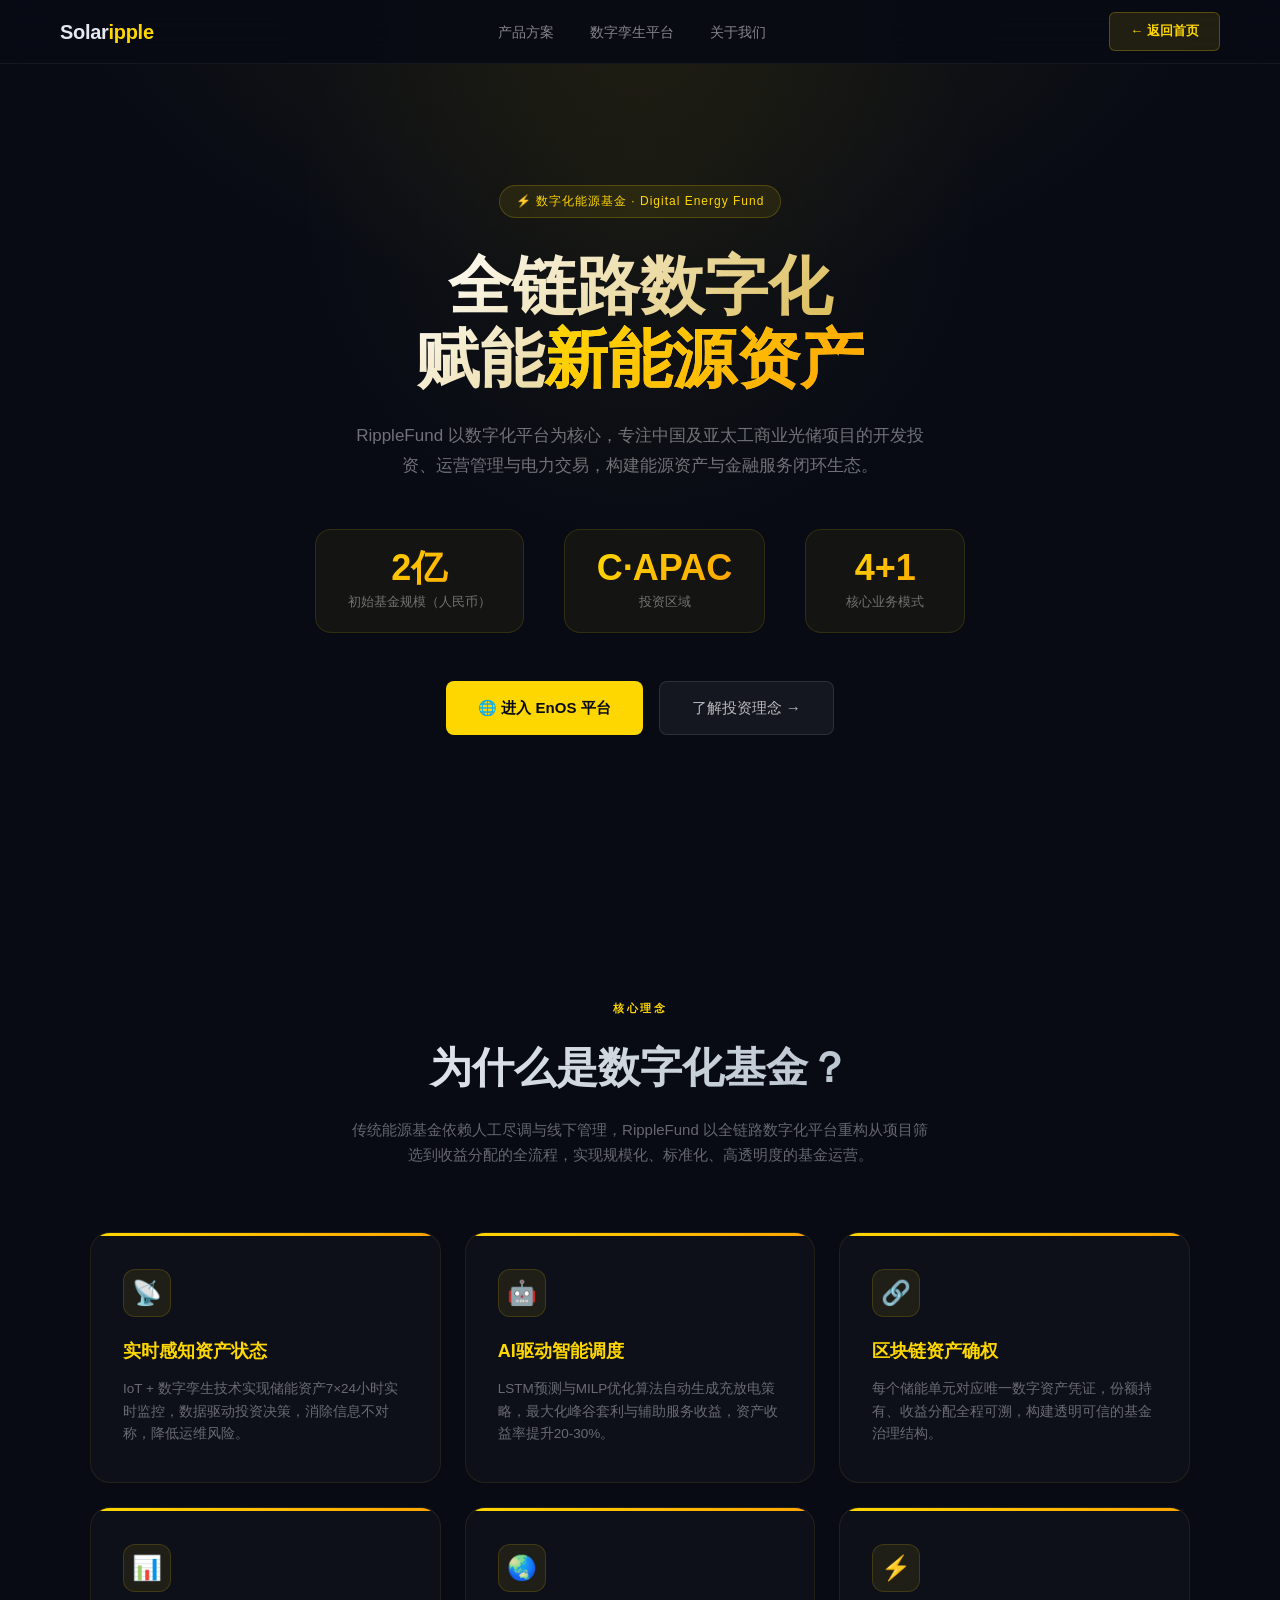
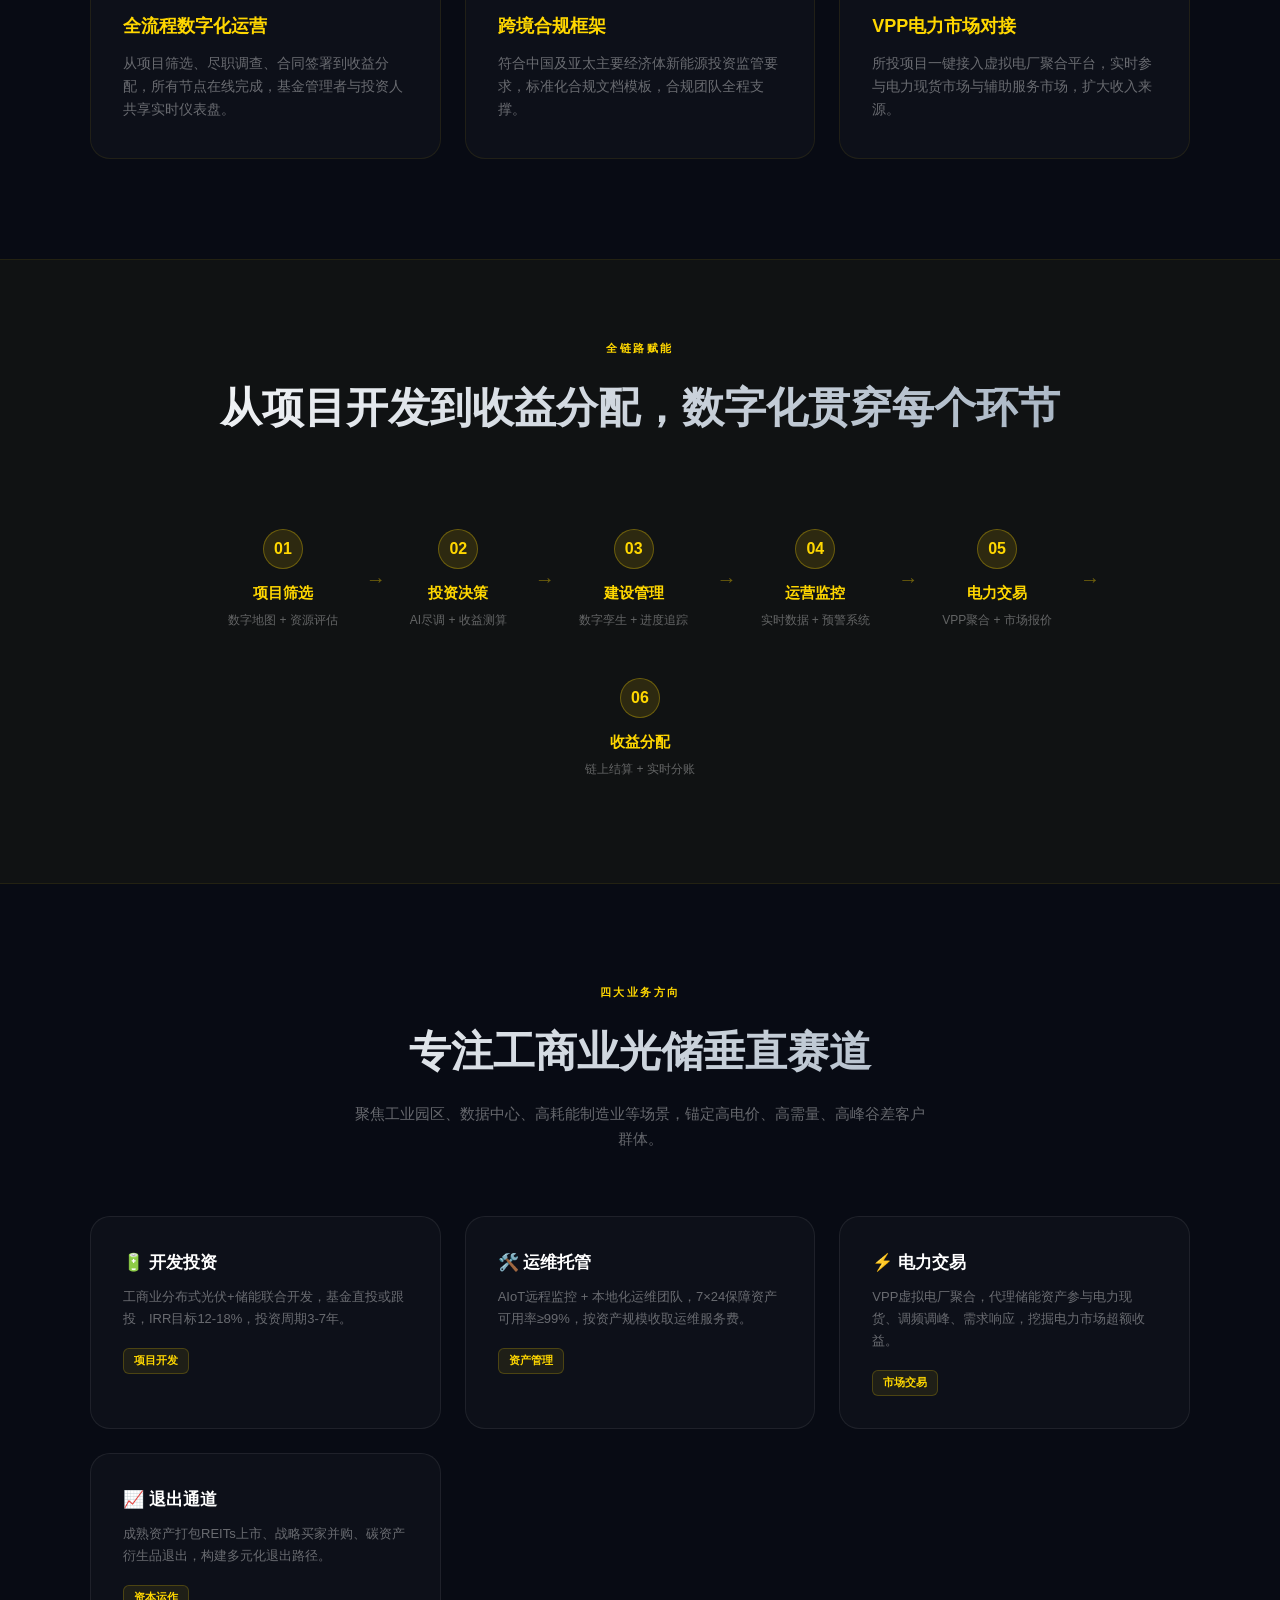
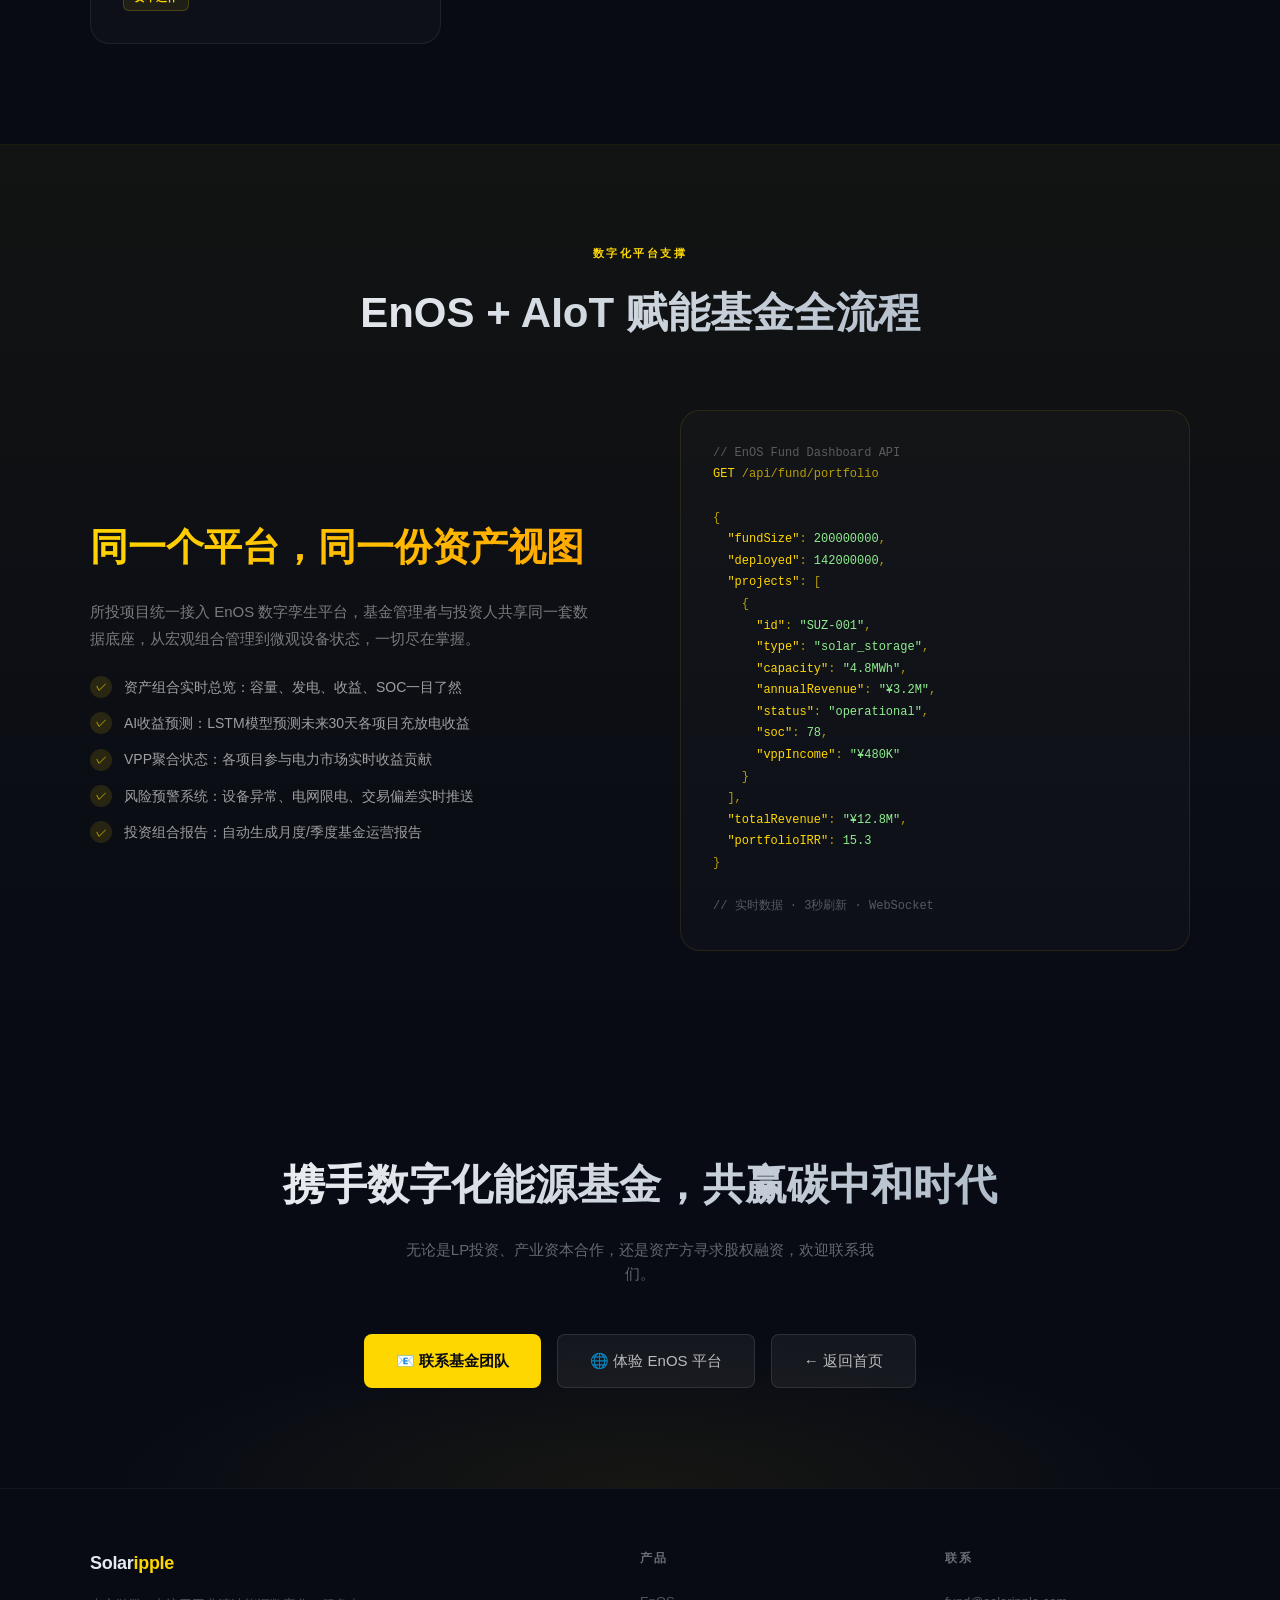
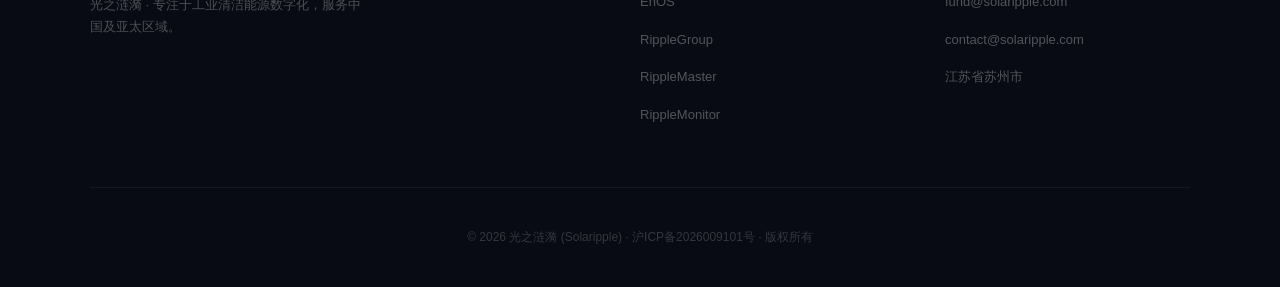
==== fund/index.html @ d7f70eb3 "fund.solaripple.com: add contact form modal with API backend" ====
<!DOCTYPE html>
<html lang="zh-CN">
<head>
  <meta charset="UTF-8" />
  <meta name="viewport" content="width=device-width, initial-scale=1.0" />
  <title>RippleFund — 数字化能源基金 | 光之涟漪</title>
  <meta name="description" content="RippleFund 专注中国及亚太工商业光储开发投资、运维与交易，初始基金2亿元人民币，以全链路数字化赋能新能源资产。" />
  <link rel="icon" type="image/svg+xml" href="/favicon.svg" />
  <style>
    *, *::before, *::after { margin: 0; padding: 0; box-sizing: border-box; }
    html { scroll-behavior: smooth; }
    body {
      font-family: -apple-system, 'PingFang SC', 'Microsoft YaHei', sans-serif;
      background: #080B14; color: #E4E8F0; overflow-x: hidden; line-height: 1.6;
    }
    a { color: inherit; text-decoration: none; }

    /* ─── NAV ─── */
    nav {
      position: fixed; top: 0; left: 0; right: 0; z-index: 100;
      display: flex; justify-content: space-between; align-items: center;
      padding: 0 60px; height: 64px;
      background: rgba(8,11,20,0.9); backdrop-filter: blur(16px);
      border-bottom: 1px solid rgba(255,255,255,0.05);
    }
    .nav-logo { font-size: 20px; font-weight: 800; letter-spacing: -0.3px; }
    .nav-logo span { color: #FFD700; }
    .nav-links { display: flex; gap: 36px; list-style: none; }
    .nav-links a { font-size: 14px; color: rgba(255,255,255,0.5); transition: color 0.2s; }
    .nav-links a:hover { color: #fff; }
    .nav-back {
      padding: 8px 20px; background: rgba(255,215,0,0.1); color: #FFD700;
      border: 1px solid rgba(255,215,0,0.25); border-radius: 6px;
      font-size: 13px; font-weight: 600; transition: all 0.2s;
    }
    .nav-back:hover { background: rgba(255,215,0,0.2); }

    /* ─── HERO ─── */
    .hero {
      min-height: 100vh; display: flex; flex-direction: column; justify-content: center;
      align-items: center; text-align: center; padding: 120px 24px 100px; position: relative; overflow: hidden;
    }
    .hero-bg {
      position: absolute; inset: 0; pointer-events: none;
      background: radial-gradient(ellipse 70% 60% at 50% -5%, rgba(255,215,0,0.08) 0%, transparent 65%);
    }
    .hero-bg::before {
      content: ''; position: absolute;
      width: 700px; height: 700px; border-radius: 50%;
      top: -150px; left: 50%; transform: translateX(-50%);
      background: radial-gradient(circle, rgba(255,215,0,0.05) 0%, transparent 70%);
      animation: heroGlow 6s ease-in-out infinite;
    }
    @keyframes heroGlow {
      0%,100% { opacity: 0.6; transform: translateX(-50%) scale(1); }
      50% { opacity: 1; transform: translateX(-50%) scale(1.06); }
    }
    .hero-eyebrow {
      display: inline-flex; align-items: center; gap: 8px;
      padding: 6px 16px; border-radius: 20px;
      background: rgba(255,215,0,0.08); border: 1px solid rgba(255,215,0,0.2);
      font-size: 12px; color: #FFD700; letter-spacing: 1px; margin-bottom: 32px; position: relative; z-index: 1;
    }
    .hero h1 {
      font-size: clamp(36px, 5.5vw, 64px); font-weight: 800; line-height: 1.15;
      background: linear-gradient(135deg, #FFFFFF 0%, #D4AF37 100%);
      -webkit-background-clip: text; -webkit-text-fill-color: transparent;
      max-width: 800px; margin-bottom: 24px; position: relative; z-index: 1;
    }
    .hero h1 em { font-style: normal; background: linear-gradient(135deg, #FFD700 0%, #FFA500 100%); -webkit-background-clip: text; -webkit-text-fill-color: transparent; }
    .hero-sub {
      font-size: 17px; color: rgba(255,255,255,0.42); max-width: 600px;
      line-height: 1.75; margin-bottom: 48px; position: relative; z-index: 1;
    }
    .hero-fund-stat {
      display: flex; gap: 40px; justify-content: center; flex-wrap: wrap;
      position: relative; z-index: 1; margin-bottom: 48px;
    }
    .fund-stat {
      text-align: center; padding: 20px 32px;
      background: rgba(255,215,0,0.05); border: 1px solid rgba(255,215,0,0.12);
      border-radius: 16px; min-width: 160px;
    }
    .fund-stat-num {
      font-size: 36px; font-weight: 800; color: #FFD700; line-height: 1;
      background: linear-gradient(135deg, #FFD700, #FFA500);
      -webkit-background-clip: text; -webkit-text-fill-color: transparent;
    }
    .fund-stat-label { font-size: 13px; color: rgba(255,255,255,0.4); margin-top: 6px; }
    .hero-actions { display: flex; gap: 16px; flex-wrap: wrap; justify-content: center; position: relative; z-index: 1; }
    .btn-primary {
      padding: 14px 32px; background: #FFD700; color: #080B14;
      border-radius: 8px; font-size: 15px; font-weight: 700; transition: all 0.2s;
      display: inline-flex; align-items: center; gap: 8px;
    }
    .btn-primary:hover { background: #FFE44D; transform: translateY(-1px); box-shadow: 0 8px 24px rgba(255,215,0,0.25); }
    .btn-ghost {
      padding: 14px 32px; background: rgba(255,255,255,0.05); border: 1px solid rgba(255,255,255,0.1);
      color: rgba(255,255,255,0.7); border-radius: 8px; font-size: 15px; font-weight: 500; transition: all 0.2s;
    }
    .btn-ghost:hover { background: rgba(255,255,255,0.09); color: #fff; }

    /* ─── CORE THESIS ─── */
    .thesis-section { padding: 100px 60px; }
    .section-header { text-align: center; margin-bottom: 64px; }
    .section-label {
      font-size: 11px; font-weight: 700; color: #FFD700; letter-spacing: 2.5px;
      text-transform: uppercase; margin-bottom: 16px;
    }
    .section-title {
      font-size: clamp(26px, 3.5vw, 42px); font-weight: 800; margin-bottom: 16px;
      background: linear-gradient(135deg, #FFFFFF 0%, #9BAABB 100%);
      -webkit-background-clip: text; -webkit-text-fill-color: transparent;
    }
    .section-desc { font-size: 15px; color: rgba(255,255,255,0.38); max-width: 580px; margin: 0 auto; line-height: 1.7; }

    .thesis-grid {
      display: grid; grid-template-columns: repeat(auto-fit, minmax(280px, 1fr));
      gap: 24px; max-width: 1100px; margin: 0 auto;
    }
    .thesis-card {
      background: rgba(255,255,255,0.025); border: 1px solid rgba(255,215,0,0.08);
      border-radius: 20px; padding: 36px 32px; position: relative; overflow: hidden;
      transition: transform 0.3s cubic-bezier(0.34,1.56,0.64,1), border-color 0.3s;
    }
    .thesis-card:hover { transform: translateY(-6px); border-color: rgba(255,215,0,0.3); }
    .thesis-card::before {
      content: ''; position: absolute; top: 0; left: 0; right: 0; height: 3px;
      background: linear-gradient(90deg, #FFD700, #FFA500);
    }
    .thesis-icon {
      width: 48px; height: 48px; border-radius: 12px; margin-bottom: 20px;
      display: flex; align-items: center; justify-content: center; font-size: 24px;
      background: rgba(255,215,0,0.08); border: 1px solid rgba(255,215,0,0.15);
    }
    .thesis-card h3 { font-size: 18px; font-weight: 800; margin-bottom: 12px; color: #FFD700; }
    .thesis-card p { font-size: 13.5px; color: rgba(255,255,255,0.38); line-height: 1.7; }

    /* ─── CHAIN STRIP ─── */
    .chain-section {
      padding: 80px 60px; background: rgba(255,215,0,0.03);
      border-top: 1px solid rgba(255,215,0,0.08);
      border-bottom: 1px solid rgba(255,215,0,0.08);
    }
    .chain-strip {
      display: flex; justify-content: center; align-items: center; gap: 0;
      flex-wrap: wrap; max-width: 1000px; margin: 0 auto;
    }
    .chain-step {
      display: flex; flex-direction: column; align-items: center; text-align: center;
      padding: 24px 36px; position: relative;
    }
    .chain-step::after {
      content: '→'; position: absolute; right: -12px; top: 50%;
      transform: translateY(-50%); font-size: 20px; color: rgba(255,215,0,0.4);
    }
    .chain-step:last-child::after { display: none; }
    .chain-num {
      width: 40px; height: 40px; border-radius: 50%; background: rgba(255,215,0,0.12);
      border: 1px solid rgba(255,215,0,0.3); display: flex; align-items: center;
      justify-content: center; font-size: 16px; font-weight: 800; color: #FFD700; margin-bottom: 12px;
    }
    .chain-step h4 { font-size: 15px; font-weight: 700; color: #FFD700; margin-bottom: 6px; }
    .chain-step p { font-size: 12px; color: rgba(255,255,255,0.35); }

    /* ─── FOCUS AREAS ─── */
    .focus-section { padding: 100px 60px; }
    .focus-grid {
      display: grid; grid-template-columns: repeat(auto-fit, minmax(260px, 1fr));
      gap: 24px; max-width: 1100px; margin: 0 auto;
    }
    .focus-card {
      background: rgba(255,255,255,0.025); border: 1px solid rgba(255,255,255,0.07);
      border-radius: 20px; padding: 32px; transition: transform 0.3s, border-color 0.3s;
    }
    .focus-card:hover { transform: translateY(-4px); border-color: rgba(255,215,0,0.25); }
    .focus-card h3 { font-size: 17px; font-weight: 800; margin-bottom: 10px; color: #fff; }
    .focus-card p { font-size: 13px; color: rgba(255,255,255,0.38); line-height: 1.7; margin-bottom: 16px; }
    .focus-tag {
      display: inline-block; padding: 3px 10px; border-radius: 6px;
      font-size: 11px; font-weight: 600;
      background: rgba(255,215,0,0.08); color: #FFD700; border: 1px solid rgba(255,215,0,0.2);
    }

    /* ─── PLATFORM ─── */
    .platform-section {
      padding: 100px 60px;
      background: linear-gradient(180deg, rgba(255,215,0,0.04) 0%, transparent 100%);
      border-top: 1px solid rgba(255,215,0,0.08);
    }
    .platform-content {
      display: grid; grid-template-columns: 1fr 1fr; gap: 80px;
      max-width: 1100px; margin: 0 auto; align-items: center;
    }
    .platform-text h2 {
      font-size: clamp(24px, 3vw, 38px); font-weight: 800; margin-bottom: 20px;
      background: linear-gradient(135deg, #FFD700 0%, #FFA500 100%);
      -webkit-background-clip: text; -webkit-text-fill-color: transparent;
    }
    .platform-text p { font-size: 15px; color: rgba(255,255,255,0.45); line-height: 1.8; margin-bottom: 24px; }
    .platform-features { list-style: none; display: flex; flex-direction: column; gap: 14px; }
    .platform-features li {
      display: flex; align-items: center; gap: 12px;
      font-size: 14px; color: rgba(255,255,255,0.6);
    }
    .platform-features li::before {
      content: '✓'; width: 22px; height: 22px; background: rgba(255,215,0,0.12);
      color: #FFD700; border-radius: 50%; display: flex; align-items: center;
      justify-content: center; font-size: 11px; flex-shrink: 0;
    }
    .platform-visual {
      background: rgba(255,255,255,0.02); border: 1px solid rgba(255,215,0,0.1);
      border-radius: 20px; padding: 32px;
    }
    .platform-visual pre {
      font-family: 'Fira Code', 'SF Mono', monospace; font-size: 12px;
      color: rgba(255,215,0,0.7); line-height: 1.8;
    }
    .platform-visual .comment { color: rgba(255,255,255,0.3); }
    .platform-visual .key { color: #FFD700; }
    .platform-visual .val { color: #90EE90; }

    /* ─── CTA ─── */
    .cta-section {
      text-align: center; padding: 100px 24px;
      background: radial-gradient(ellipse 60% 50% at 50% 100%, rgba(255,215,0,0.06) 0%, transparent 70%);
    }
    .cta-section h2 {
      font-size: clamp(24px, 3.5vw, 42px); font-weight: 800; margin-bottom: 20px;
      background: linear-gradient(135deg, #FFFFFF 0%, #9BAABB 100%);
      -webkit-background-clip: text; -webkit-text-fill-color: transparent;
    }
    .cta-section p { font-size: 15px; color: rgba(255,255,255,0.38); margin-bottom: 48px; max-width: 480px; margin-left: auto; margin-right: auto; }
    .cta-actions { display: flex; gap: 16px; justify-content: center; flex-wrap: wrap; }

    /* ─── FOOTER ─── */
    footer {
      border-top: 1px solid rgba(255,255,255,0.05); padding: 60px 60px 40px;
    }
    .footer-grid {
      display: grid; grid-template-columns: 2fr 1fr 1fr;
      gap: 60px; max-width: 1100px; margin: 0 auto 60px;
    }
    .footer-brand p { font-size: 13px; color: rgba(255,255,255,0.28); line-height: 1.7; margin-top: 16px; max-width: 280px; }
    .footer-col h4 { font-size: 12px; font-weight: 700; color: rgba(255,255,255,0.4); letter-spacing: 1.5px; margin-bottom: 20px; text-transform: uppercase; }
    .footer-col ul { list-style: none; display: flex; flex-direction: column; gap: 12px; }
    .footer-col a { font-size: 13px; color: rgba(255,255,255,0.3); transition: color 0.2s; }
    .footer-col a:hover { color: #FFD700; }
    .footer-bottom {
      text-align: center; padding-top: 40px; border-top: 1px solid rgba(255,255,255,0.05);
      font-size: 12px; color: rgba(255,255,255,0.18); max-width: 1100px; margin: 0 auto;
    }

    /* ─── MOBILE ─── */
    @media (max-width: 1024px) {
      .platform-content { grid-template-columns: 1fr; gap: 40px; }
      .chain-step::after { display: none; }
    }
    @media (max-width: 768px) {
      nav { padding: 0 20px; height: 56px; }
      .nav-links { display: none; }
      .hero { padding: 100px 20px 72px; min-height: auto; }
      .hero h1 { font-size: clamp(28px, 8vw, 40px); }
      .hero-fund-stat { gap: 16px; }
      .fund-stat { padding: 16px 20px; min-width: 130px; }
      .fund-stat-num { font-size: 28px; }
      .thesis-section, .focus-section, .platform-section, .cta-section { padding: 64px 20px; }
      .chain-section { padding: 60px 20px; }
      footer { padding: 48px 20px 32px; }
      .footer-grid { grid-template-columns: 1fr; gap: 32px; }
      .footer-brand { grid-column: 1 / -1; }
    }


    /* ─── CONTACT MODAL ─── */
    .modal-overlay {
      display: none; position: fixed; inset: 0; background: rgba(0,0,0,0.75);
      backdrop-filter: blur(8px); z-index: 1000; justify-content: center; align-items: center;
      padding: 20px;
    }
    .modal-overlay.open { display: flex; }
    .modal-box {
      background: #0D1117; border: 1px solid rgba(255,215,0,0.2);
      border-radius: 24px; padding: 48px; width: 100%; max-width: 520px;
      position: relative; animation: modalIn 0.25s cubic-bezier(0.22,1,0.36,1);
      max-height: 90vh; overflow-y: auto;
    }
    @keyframes modalIn { from { opacity: 0; transform: scale(0.95) translateY(10px); } to { opacity: 1; transform: scale(1) translateY(0); } }
    .modal-close {
      position: absolute; top: 20px; right: 20px; width: 32px; height: 32px;
      background: rgba(255,255,255,0.05); border: none; border-radius: 8px;
      color: rgba(255,255,255,0.5); font-size: 18px; cursor: pointer; display: flex; align-items: center; justify-content: center;
      transition: all 0.2s;
    }
    .modal-close:hover { background: rgba(255,255,255,0.1); color: #fff; }
    .modal-title { font-size: 22px; font-weight: 800; color: #FFD700; margin-bottom: 8px; }
    .modal-sub { font-size: 13px; color: rgba(255,255,255,0.4); margin-bottom: 32px; }
    .form-row { display: grid; grid-template-columns: 1fr 1fr; gap: 16px; margin-bottom: 16px; }
    .form-group { display: flex; flex-direction: column; gap: 6px; margin-bottom: 16px; }
    .form-group.full { grid-column: 1 / -1; }
    .form-label { font-size: 12px; font-weight: 600; color: rgba(255,255,255,0.5); letter-spacing: 0.5px; }
    .form-label span { color: #FFD700; }
    .form-input, .form-select, .form-textarea {
      background: rgba(255,255,255,0.04); border: 1px solid rgba(255,255,255,0.1);
      border-radius: 10px; padding: 12px 14px; color: #fff; font-size: 14px;
      font-family: inherit; transition: border-color 0.2s; outline: none;
    }
    .form-input:focus, .form-select:focus, .form-textarea:focus { border-color: rgba(255,215,0,0.4); }
    .form-input::placeholder, .form-textarea::placeholder { color: rgba(255,255,255,0.2); }
    .form-select { appearance: none; cursor: pointer; }
    .form-select option { background: #0D1117; }
    .form-textarea { resize: vertical; min-height: 90px; }
    .form-submit {
      width: 100%; padding: 14px; background: #FFD700; color: #080B14;
      border: none; border-radius: 10px; font-size: 15px; font-weight: 700;
      cursor: pointer; margin-top: 8px; transition: all 0.2s;
      display: flex; align-items: center; justify-content: center; gap: 8px;
    }
    .form-submit:hover { background: #FFE44D; transform: translateY(-1px); box-shadow: 0 8px 24px rgba(255,215,0,0.25); }
    .form-submit:disabled { opacity: 0.5; cursor: not-allowed; transform: none; }
    .form-msg { font-size: 13px; margin-top: 12px; padding: 10px 14px; border-radius: 8px; display: none; }
    .form-msg.success { background: rgba(255,215,0,0.1); color: #FFD700; border: 1px solid rgba(255,215,0,0.2); }
    .form-msg.error { background: rgba(239,68,68,0.1); color: #EF5350; border: 1px solid rgba(239,68,68,0.2); }
    @media(max-width: 540px) { .form-row { grid-template-columns: 1fr; } .modal-box { padding: 32px 24px; } }

    /* ─── ANIMATIONS ─── */
    @keyframes fadeInUp {
      from { opacity: 0; transform: translateY(24px); }
      to { opacity: 1; transform: translateY(0); }
    }
    .animate-on-scroll {
      opacity: 0; transform: translateY(24px);
      transition: opacity 0.7s ease, transform 0.7s ease;
    }
    .animate-on-scroll.in-view { opacity: 1; transform: translateY(0); }
    .section-header { opacity: 0; transform: translateY(20px); transition: opacity 0.7s ease, transform 0.7s ease; }
    .section-header.in-view { opacity: 1; transform: translateY(0); }
  </style>
</head>
<body>

<!-- NAV -->
<nav>
  <div class="nav-logo">Solar<span>ipple</span></div>
  <ul class="nav-links">
    <li><a href="https://solaripple.com/#products">产品方案</a></li>
    <li><a href="https://enos.solaripple.com">数字孪生平台</a></li>
    <li><a href="https://solaripple.com/#about">关于我们</a></li>
  </ul>
  <a href="https://solaripple.com" class="nav-back">← 返回首页</a>
</nav>

<!-- HERO -->
<section class="hero">
  <div class="hero-bg"></div>
  <div class="hero-eyebrow">⚡ 数字化能源基金 · Digital Energy Fund</div>
  <h1>全链路数字化<br/>赋能<em>新能源资产</em></h1>
  <p class="hero-sub">RippleFund 以数字化平台为核心，专注中国及亚太工商业光储项目的开发投资、运营管理与电力交易，构建能源资产与金融服务闭环生态。</p>
  <div class="hero-fund-stat">
    <div class="fund-stat">
      <div class="fund-stat-num">2亿</div>
      <div class="fund-stat-label">初始基金规模（人民币）</div>
    </div>
    <div class="fund-stat">
      <div class="fund-stat-num">C·APAC</div>
      <div class="fund-stat-label">投资区域</div>
    </div>
    <div class="fund-stat">
      <div class="fund-stat-num">4+1</div>
      <div class="fund-stat-label">核心业务模式</div>
    </div>
  </div>
  <div class="hero-actions">
    <a href="https://enos.solaripple.com" class="btn-primary">🌐 进入 EnOS 平台</a>
    <a href="#thesis" class="btn-ghost">了解投资理念 →</a>
  </div>
</section>

<!-- CORE THESIS -->
<section class="thesis-section" id="thesis">
  <div class="section-header animate-on-scroll">
    <div class="section-label">核心理念</div>
    <h2 class="section-title">为什么是数字化基金？</h2>
    <p class="section-desc">传统能源基金依赖人工尽调与线下管理，RippleFund 以全链路数字化平台重构从项目筛选到收益分配的全流程，实现规模化、标准化、高透明度的基金运营。</p>
  </div>
  <div class="thesis-grid">
    <div class="thesis-card animate-on-scroll">
      <div class="thesis-icon">📡</div>
      <h3>实时感知资产状态</h3>
      <p>IoT + 数字孪生技术实现储能资产7×24小时实时监控，数据驱动投资决策，消除信息不对称，降低运维风险。</p>
    </div>
    <div class="thesis-card animate-on-scroll">
      <div class="thesis-icon">🤖</div>
      <h3>AI驱动智能调度</h3>
      <p>LSTM预测与MILP优化算法自动生成充放电策略，最大化峰谷套利与辅助服务收益，资产收益率提升20-30%。</p>
    </div>
    <div class="thesis-card animate-on-scroll">
      <div class="thesis-icon">🔗</div>
      <h3>区块链资产确权</h3>
      <p>每个储能单元对应唯一数字资产凭证，份额持有、收益分配全程可溯，构建透明可信的基金治理结构。</p>
    </div>
    <div class="thesis-card animate-on-scroll">
      <div class="thesis-icon">📊</div>
      <h3>全流程数字化运营</h3>
      <p>从项目筛选、尽职调查、合同签署到收益分配，所有节点在线完成，基金管理者与投资人共享实时仪表盘。</p>
    </div>
    <div class="thesis-card animate-on-scroll">
      <div class="thesis-icon">🌏</div>
      <h3>跨境合规框架</h3>
      <p>符合中国及亚太主要经济体新能源投资监管要求，标准化合规文档模板，合规团队全程支撑。</p>
    </div>
    <div class="thesis-card animate-on-scroll">
      <div class="thesis-icon">⚡</div>
      <h3>VPP电力市场对接</h3>
      <p>所投项目一键接入虚拟电厂聚合平台，实时参与电力现货市场与辅助服务市场，扩大收入来源。</p>
    </div>
  </div>
</section>

<!-- FULL CHAIN STRIP -->
<section class="chain-section">
  <div class="section-header animate-on-scroll">
    <div class="section-label">全链路赋能</div>
    <h2 class="section-title">从项目开发到收益分配，数字化贯穿每个环节</h2>
  </div>
  <div class="chain-strip">
    <div class="chain-step">
      <div class="chain-num">01</div>
      <h4>项目筛选</h4>
      <p>数字地图 + 资源评估</p>
    </div>
    <div class="chain-step">
      <div class="chain-num">02</div>
      <h4>投资决策</h4>
      <p>AI尽调 + 收益测算</p>
    </div>
    <div class="chain-step">
      <div class="chain-num">03</div>
      <h4>建设管理</h4>
      <p>数字孪生 + 进度追踪</p>
    </div>
    <div class="chain-step">
      <div class="chain-num">04</div>
      <h4>运营监控</h4>
      <p>实时数据 + 预警系统</p>
    </div>
    <div class="chain-step">
      <div class="chain-num">05</div>
      <h4>电力交易</h4>
      <p>VPP聚合 + 市场报价</p>
    </div>
    <div class="chain-step">
      <div class="chain-num">06</div>
      <h4>收益分配</h4>
      <p>链上结算 + 实时分账</p>
    </div>
  </div>
</section>

<!-- FOCUS AREAS -->
<section class="focus-section">
  <div class="section-header animate-on-scroll">
    <div class="section-label">四大业务方向</div>
    <h2 class="section-title">专注工商业光储垂直赛道</h2>
    <p class="section-desc">聚焦工业园区、数据中心、高耗能制造业等场景，锚定高电价、高需量、高峰谷差客户群体。</p>
  </div>
  <div class="focus-grid">
    <div class="focus-card animate-on-scroll">
      <h3>🔋 开发投资</h3>
      <p>工商业分布式光伏+储能联合开发，基金直投或跟投，IRR目标12-18%，投资周期3-7年。</p>
      <span class="focus-tag">项目开发</span>
    </div>
    <div class="focus-card animate-on-scroll">
      <h3>🛠️ 运维托管</h3>
      <p>AIoT远程监控 + 本地化运维团队，7×24保障资产可用率≥99%，按资产规模收取运维服务费。</p>
      <span class="focus-tag">资产管理</span>
    </div>
    <div class="focus-card animate-on-scroll">
      <h3>⚡ 电力交易</h3>
      <p>VPP虚拟电厂聚合，代理储能资产参与电力现货、调频调峰、需求响应，挖掘电力市场超额收益。</p>
      <span class="focus-tag">市场交易</span>
    </div>
    <div class="focus-card animate-on-scroll">
      <h3>📈 退出通道</h3>
      <p>成熟资产打包REITs上市、战略买家并购、碳资产衍生品退出，构建多元化退出路径。</p>
      <span class="focus-tag">资本运作</span>
    </div>
  </div>
</section>

<!-- DIGITAL PLATFORM -->
<section class="platform-section">
  <div class="section-header animate-on-scroll">
    <div class="section-label">数字化平台支撑</div>
    <h2 class="section-title">EnOS + AIoT 赋能基金全流程</h2>
  </div>
  <div class="platform-content">
    <div class="platform-text">
      <h2>同一个平台，同一份资产视图</h2>
      <p>所投项目统一接入 EnOS 数字孪生平台，基金管理者与投资人共享同一套数据底座，从宏观组合管理到微观设备状态，一切尽在掌握。</p>
      <ul class="platform-features">
        <li>资产组合实时总览：容量、发电、收益、SOC一目了然</li>
        <li>AI收益预测：LSTM模型预测未来30天各项目充放电收益</li>
        <li>VPP聚合状态：各项目参与电力市场实时收益贡献</li>
        <li>风险预警系统：设备异常、电网限电、交易偏差实时推送</li>
        <li>投资组合报告：自动生成月度/季度基金运营报告</li>
      </ul>
    </div>
    <div class="platform-visual animate-on-scroll">
      <pre>
<span class="comment">// EnOS Fund Dashboard API</span>
<span class="key">GET</span> /api/fund/portfolio

{
  <span class="key">"fundSize"</span>: <span class="val">200000000</span>,
  <span class="key">"deployed"</span>: <span class="val">142000000</span>,
  <span class="key">"projects"</span>: [
    {
      <span class="key">"id"</span>: <span class="val">"SUZ-001"</span>,
      <span class="key">"type"</span>: <span class="val">"solar_storage"</span>,
      <span class="key">"capacity"</span>: <span class="val">"4.8MWh"</span>,
      <span class="key">"annualRevenue"</span>: <span class="val">"¥3.2M"</span>,
      <span class="key">"status"</span>: <span class="val">"operational"</span>,
      <span class="key">"soc"</span>: <span class="val">78</span>,
      <span class="key">"vppIncome"</span>: <span class="val">"¥480K"</span>
    }
  ],
  <span class="key">"totalRevenue"</span>: <span class="val">"¥12.8M"</span>,
  <span class="key">"portfolioIRR"</span>: <span class="val">15.3</span>
}

<span class="comment">// 实时数据 · 3秒刷新 · WebSocket</span></pre>
    </div>
  </div>
</section>

<!-- CTA -->
<section class="cta-section">
  <h2>携手数字化能源基金，共赢碳中和时代</h2>
  <p>无论是LP投资、产业资本合作，还是资产方寻求股权融资，欢迎联系我们。</p>
  <div class="cta-actions">
    <a href="#" class="btn-primary" id="contactModalBtn">📧 联系基金团队</a>
    <a href="https://enos.solaripple.com" class="btn-ghost">🌐 体验 EnOS 平台</a>
    <a href="https://solaripple.com" class="btn-ghost">← 返回首页</a>
  </div>
</section>

<!-- FOOTER -->
<footer>
  <div class="footer-grid">
    <div class="footer-brand">
      <div class="nav-logo" style="font-size:18px">Solar<span>ipple</span></div>
      <p>光之涟漪 · 专注于工业清洁能源数字化，服务中国及亚太区域。</p>
    </div>
    <div class="footer-col">
      <h4>产品</h4>
      <ul>
        <li><a href="https://enos.solaripple.com">EnOS</a></li>
        <li><a href="https://group.solaripple.com">RippleGroup</a></li>
        <li><a href="https://master.solaripple.com">RippleMaster</a></li>
        <li><a href="https://monitor.solaripple.com">RippleMonitor</a></li>
      </ul>
    </div>
    <div class="footer-col">
      <h4>联系</h4>
      <ul>
        <li><a href="mailto:fund@solaripple.com">fund@solaripple.com</a></li>
        <li><a href="mailto:contact@solaripple.com">contact@solaripple.com</a></li>
        <li><a href="#">江苏省苏州市</a></li>
      </ul>
    </div>
  </div>
  <div class="footer-bottom">© 2026 光之涟漪 (Solaripple) · 沪ICP备2026009101号 · 版权所有</div>
</footer>

<script>
var observer = new IntersectionObserver(function(entries) {
  entries.forEach(function(entry) {
    if (entry.isIntersecting) {
      entry.target.classList.add('in-view');
    }
  });
}, { threshold: 0.1 });

document.querySelectorAll('.animate-on-scroll, .section-header').forEach(function(el) {
  observer.observe(el);
});

document.querySelectorAll('.thesis-card, .focus-card').forEach(function(card, i) {
  card.style.transitionDelay = (i * 0.08) + 's';
});
</script>

<!-- CONTACT MODAL -->
<div class="modal-overlay" id="contactModal">
  <div class="modal-box">
    <button class="modal-close" id="modalClose">✕</button>
    <div class="modal-title">联系基金团队</div>
    <div class="modal-sub">留下您的需求，我们将在24小时内回复您</div>
    <form id="contactForm" autocomplete="on">
      <div class="form-row">
        <div class="form-group">
          <label class="form-label">姓名 <span>*</span></label>
          <input class="form-input" type="text" name="name" placeholder="您的姓名" required />
        </div>
        <div class="form-group">
          <label class="form-label">公司</label>
          <input class="form-input" type="text" name="company" placeholder="公司名称" />
        </div>
      </div>
      <div class="form-row">
        <div class="form-group">
          <label class="form-label">邮箱 <span>*</span></label>
          <input class="form-input" type="email" name="email" placeholder="you@company.com" required />
        </div>
        <div class="form-group">
          <label class="form-label">电话</label>
          <input class="form-input" type="tel" name="phone" placeholder="+86 138 0000 0000" />
        </div>
      </div>
      <div class="form-group">
        <label class="form-label">合作方向</label>
        <select class="form-select" name="product">
          <option value="ripplefund">LP投资 / 基金合作</option>
          <option value="ripplegroup">产业资本 / 战略合作</option>
          <option value="enos">数字平台技术合作</option>
          <option value="other">其他合作</option>
        </select>
      </div>
      <div class="form-group">
        <label class="form-label">留言内容</label>
        <textarea class="form-textarea" name="message" placeholder="请描述您的合作意向或投资规模，例如：LP认购金额、基金合作模式、资产管理规模等..."></textarea>
      </div>
      <button type="submit" class="form-submit" id="submitBtn">📤 提交咨询</button>
      <div class="form-msg" id="formMsg"></div>
    </form>
  </div>
</div>
<script>
// Contact modal
var modal = document.getElementById('contactModal');
var modalClose = document.getElementById('modalClose');
var contactModalBtn = document.getElementById('contactModalBtn');
function openModal() { modal.classList.add('open'); document.body.style.overflow = 'hidden'; }
function closeModal() { modal.classList.remove('open'); document.body.style.overflow = ''; }
if (contactModalBtn) contactModalBtn.addEventListener('click', function(e) { e.preventDefault(); openModal(); });
if (modalClose) modalClose.addEventListener('click', closeModal);
modal.addEventListener('click', function(e) { if (e.target === modal) closeModal(); });
document.addEventListener('keydown', function(e) { if (e.key === 'Escape') closeModal(); });

// Form submit
var form = document.getElementById('contactForm');
var submitBtn = document.getElementById('submitBtn');
var formMsg = document.getElementById('formMsg');
form.addEventListener('submit', function(e) {
  e.preventDefault();
  var fd = new FormData(form);
  var data = Object.fromEntries(fd.entries());
  submitBtn.disabled = true;
  submitBtn.textContent = '提交中...';
  formMsg.style.display = 'none';
  fetch('https://solaripple.com/api/store/contact', {
    method: 'POST',
    headers: { 'Content-Type': 'application/json' },
    body: JSON.stringify(data)
  }).then(function(r) { return r.json(); })
    .then(function(res) {
      if (res.success) {
        formMsg.className = 'form-msg success';
        formMsg.textContent = '✓ 提交成功！我们将在24小时内与您联系。';
        formMsg.style.display = 'block';
        form.reset();
        setTimeout(closeModal, 2500);
      } else {
        formMsg.className = 'form-msg error';
        formMsg.textContent = '✗ 提交失败：' + (res.error || '请稍后重试');
        formMsg.style.display = 'block';
      }
    })
    .catch(function() {
      formMsg.className = 'form-msg error';
      formMsg.textContent = '✗ 网络错误，请稍后重试';
      formMsg.style.display = 'block';
    })
    .finally(function() { submitBtn.disabled = false; submitBtn.textContent = '📤 提交咨询'; });
});
</script></body>
</html>
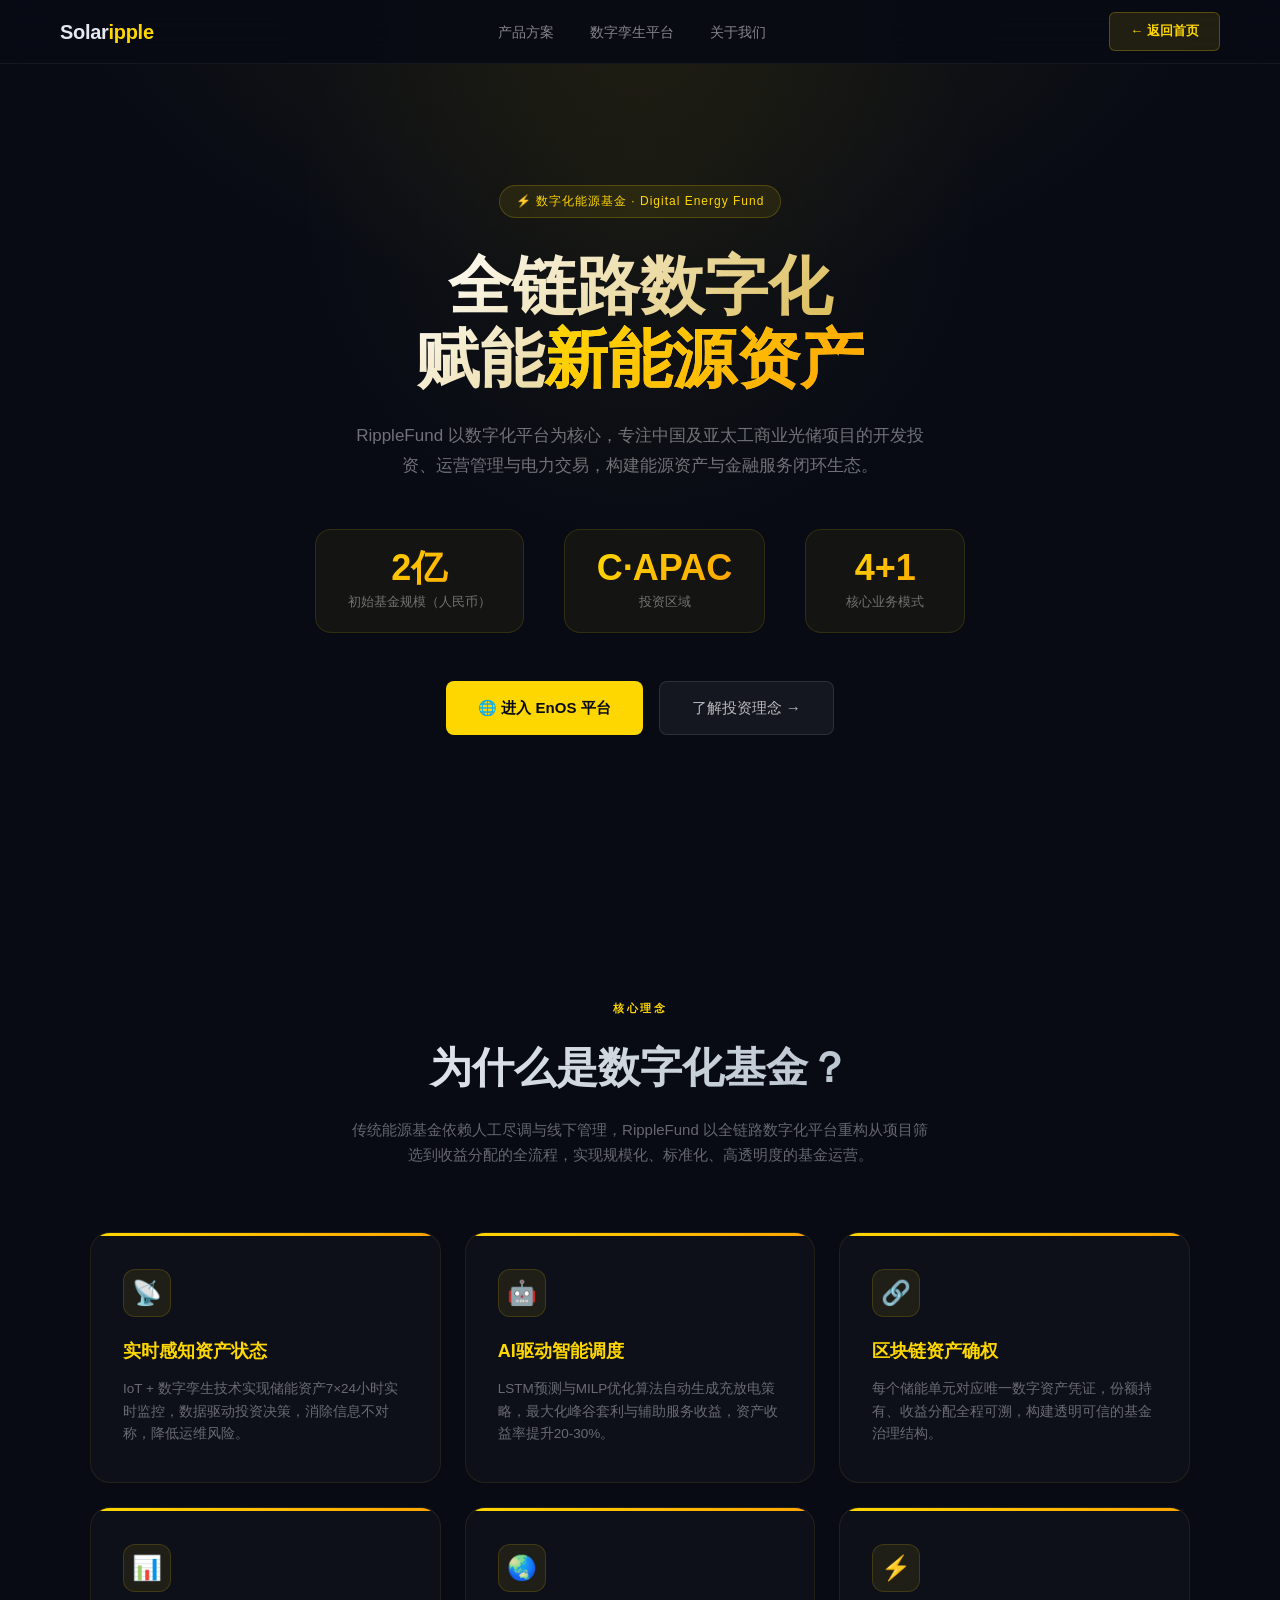
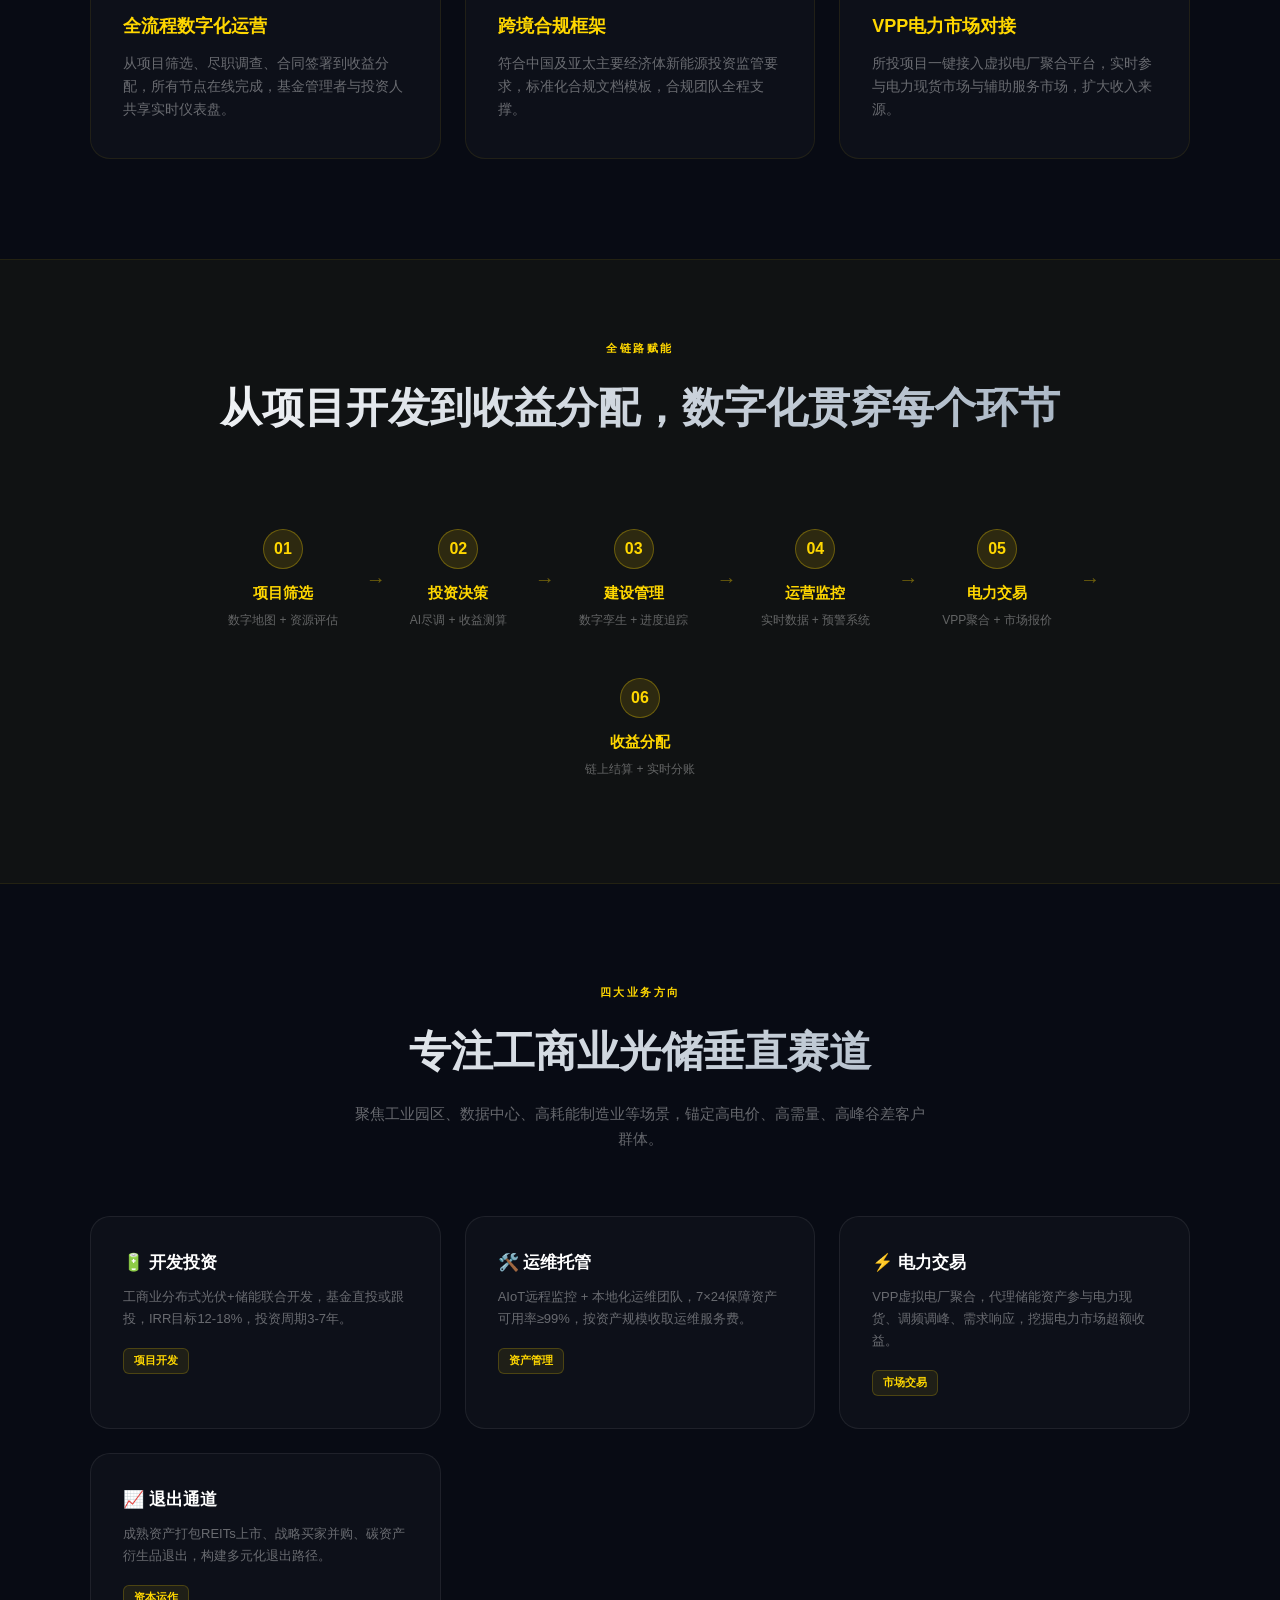
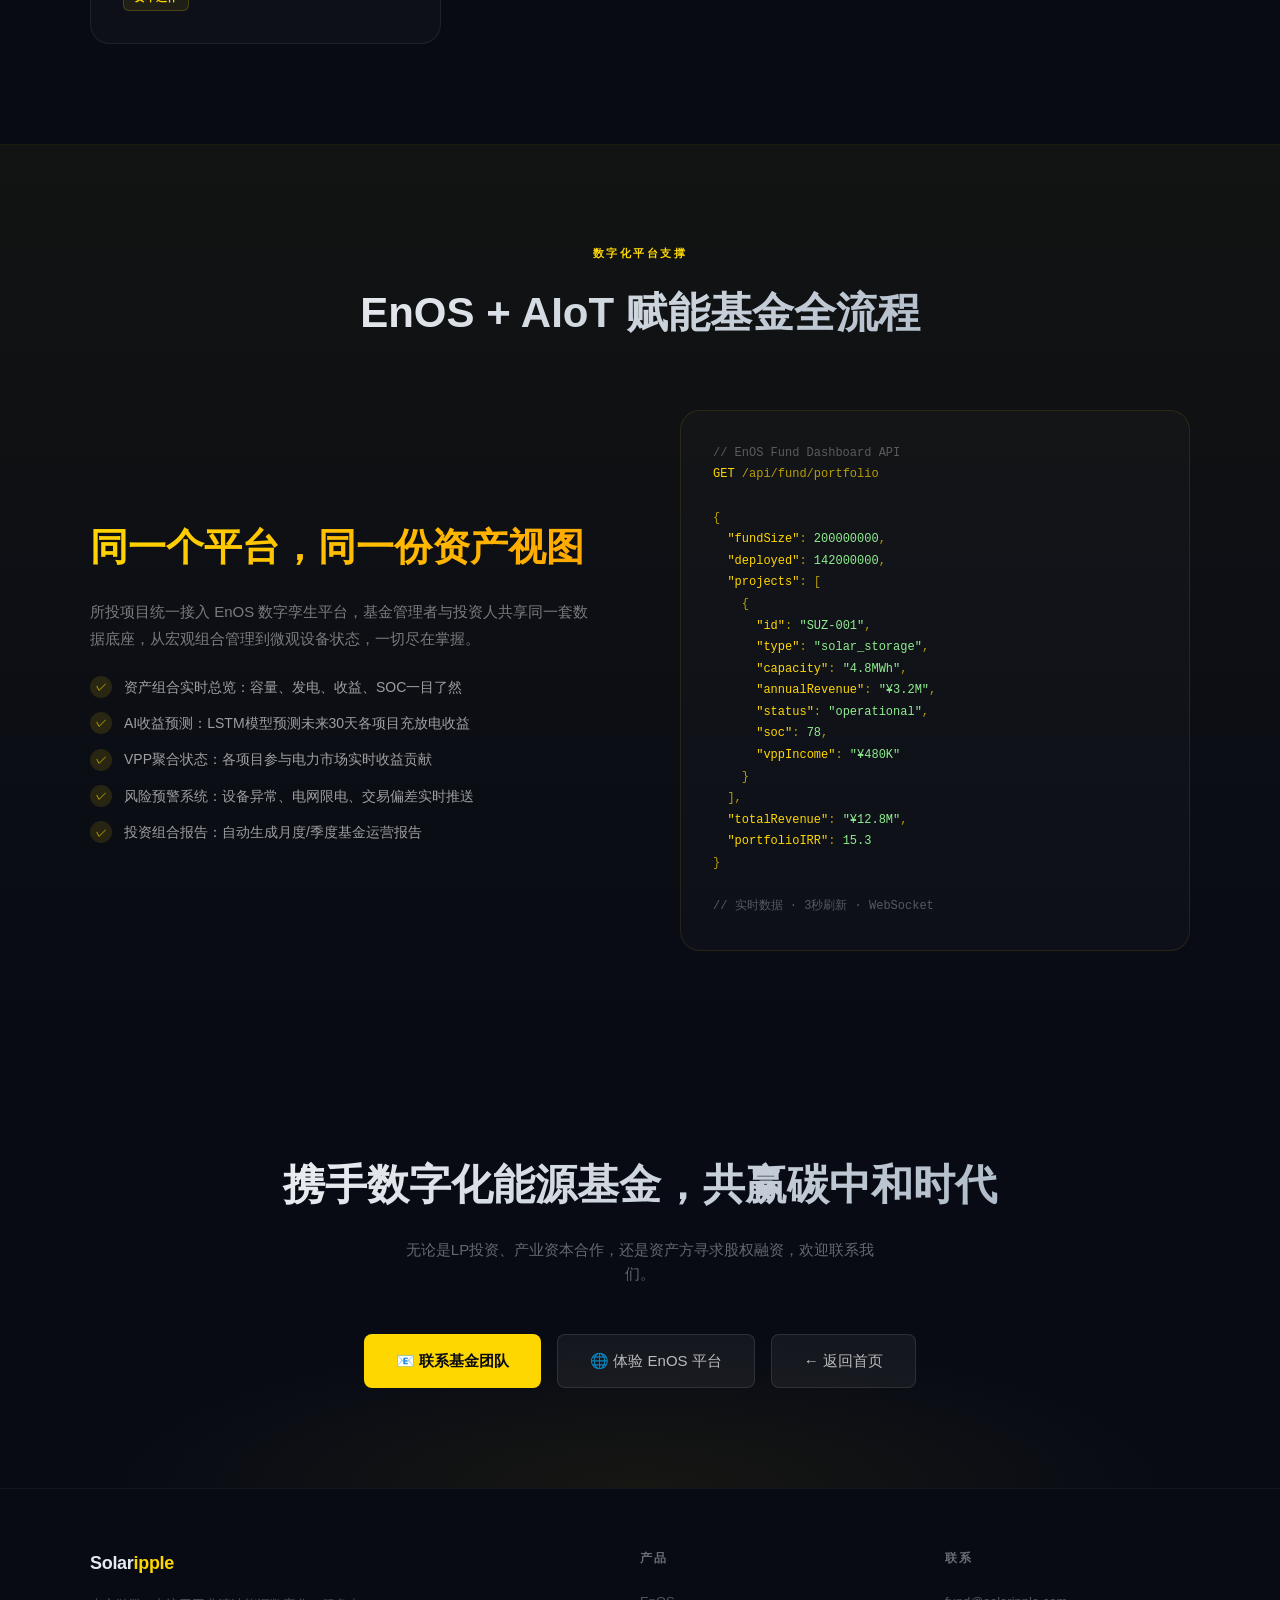
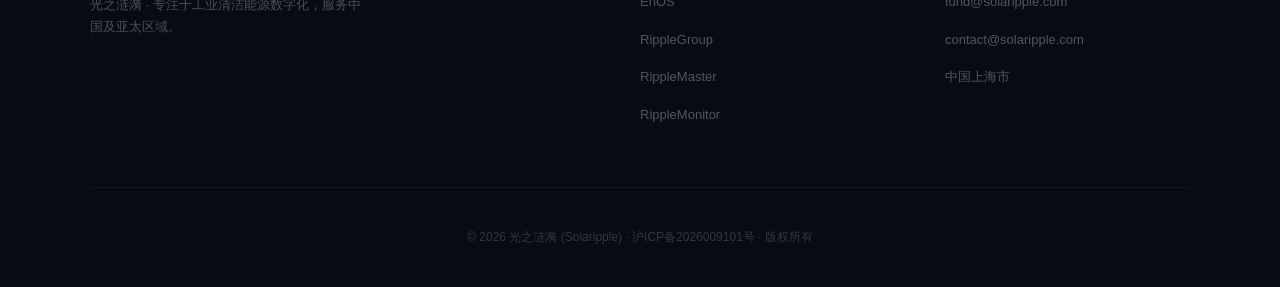
==== commit 26a978c0: "fix: footer location Shanghai instead of Suzhou" ====
--- a/fund/index.html
+++ b/fund/index.html
@@ -566,7 +566,7 @@
       <ul>
         <li><a href="mailto:fund@solaripple.com">fund@solaripple.com</a></li>
         <li><a href="mailto:contact@solaripple.com">contact@solaripple.com</a></li>
-        <li><a href="#">江苏省苏州市</a></li>
+        <li><a href="#">中国上海市</a></li>
       </ul>
     </div>
   </div>
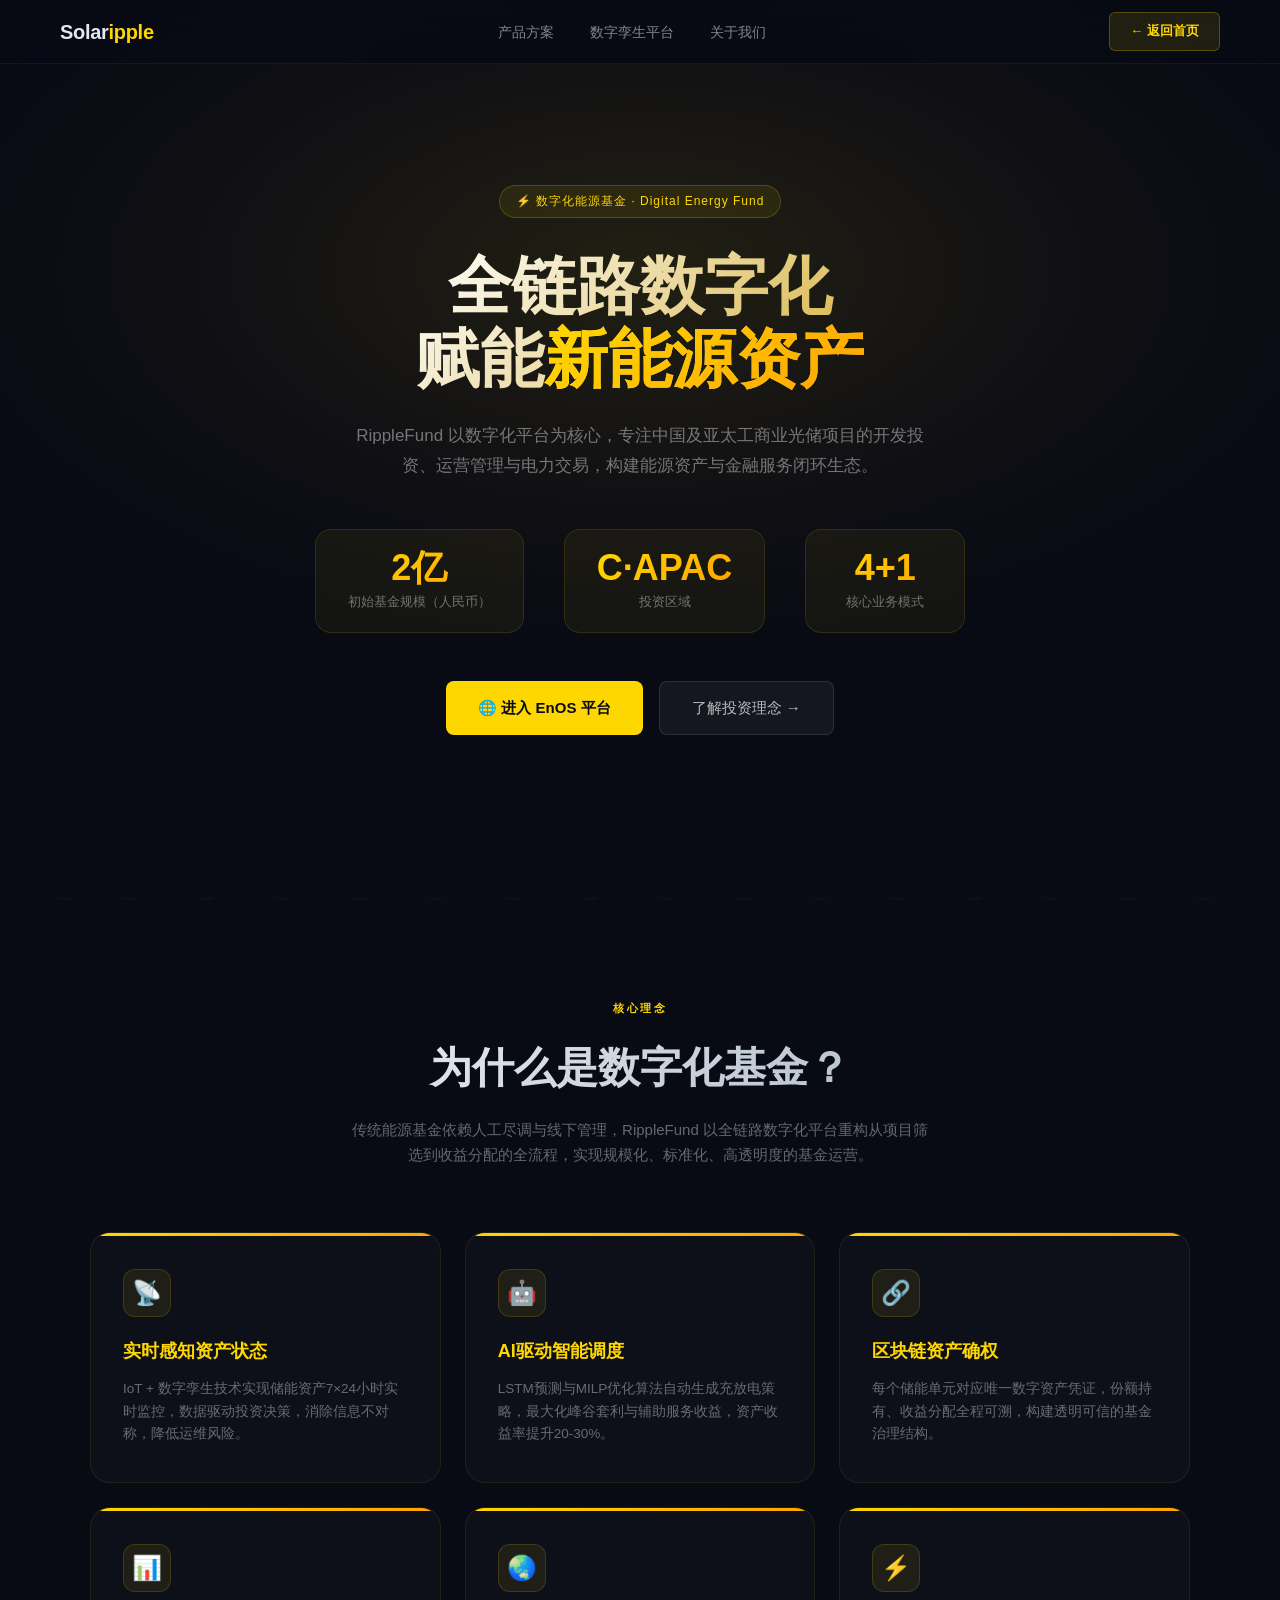
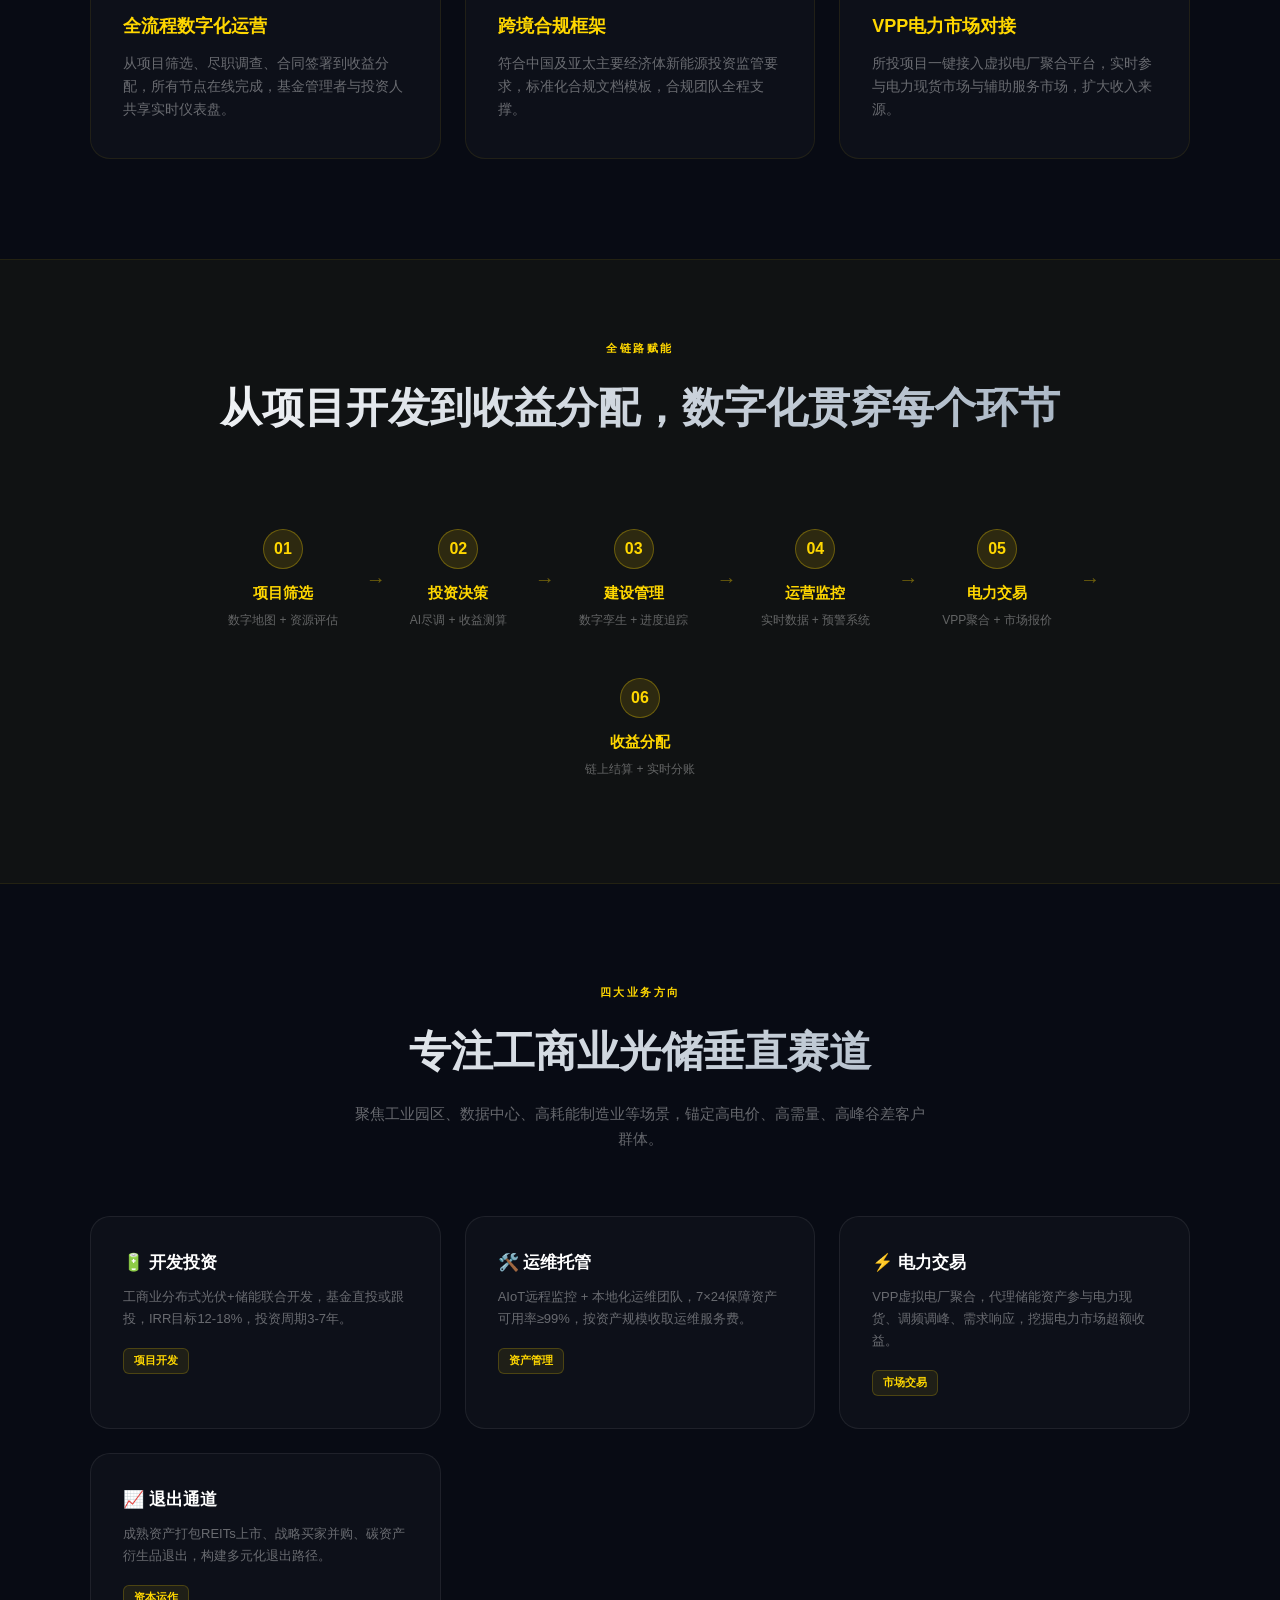
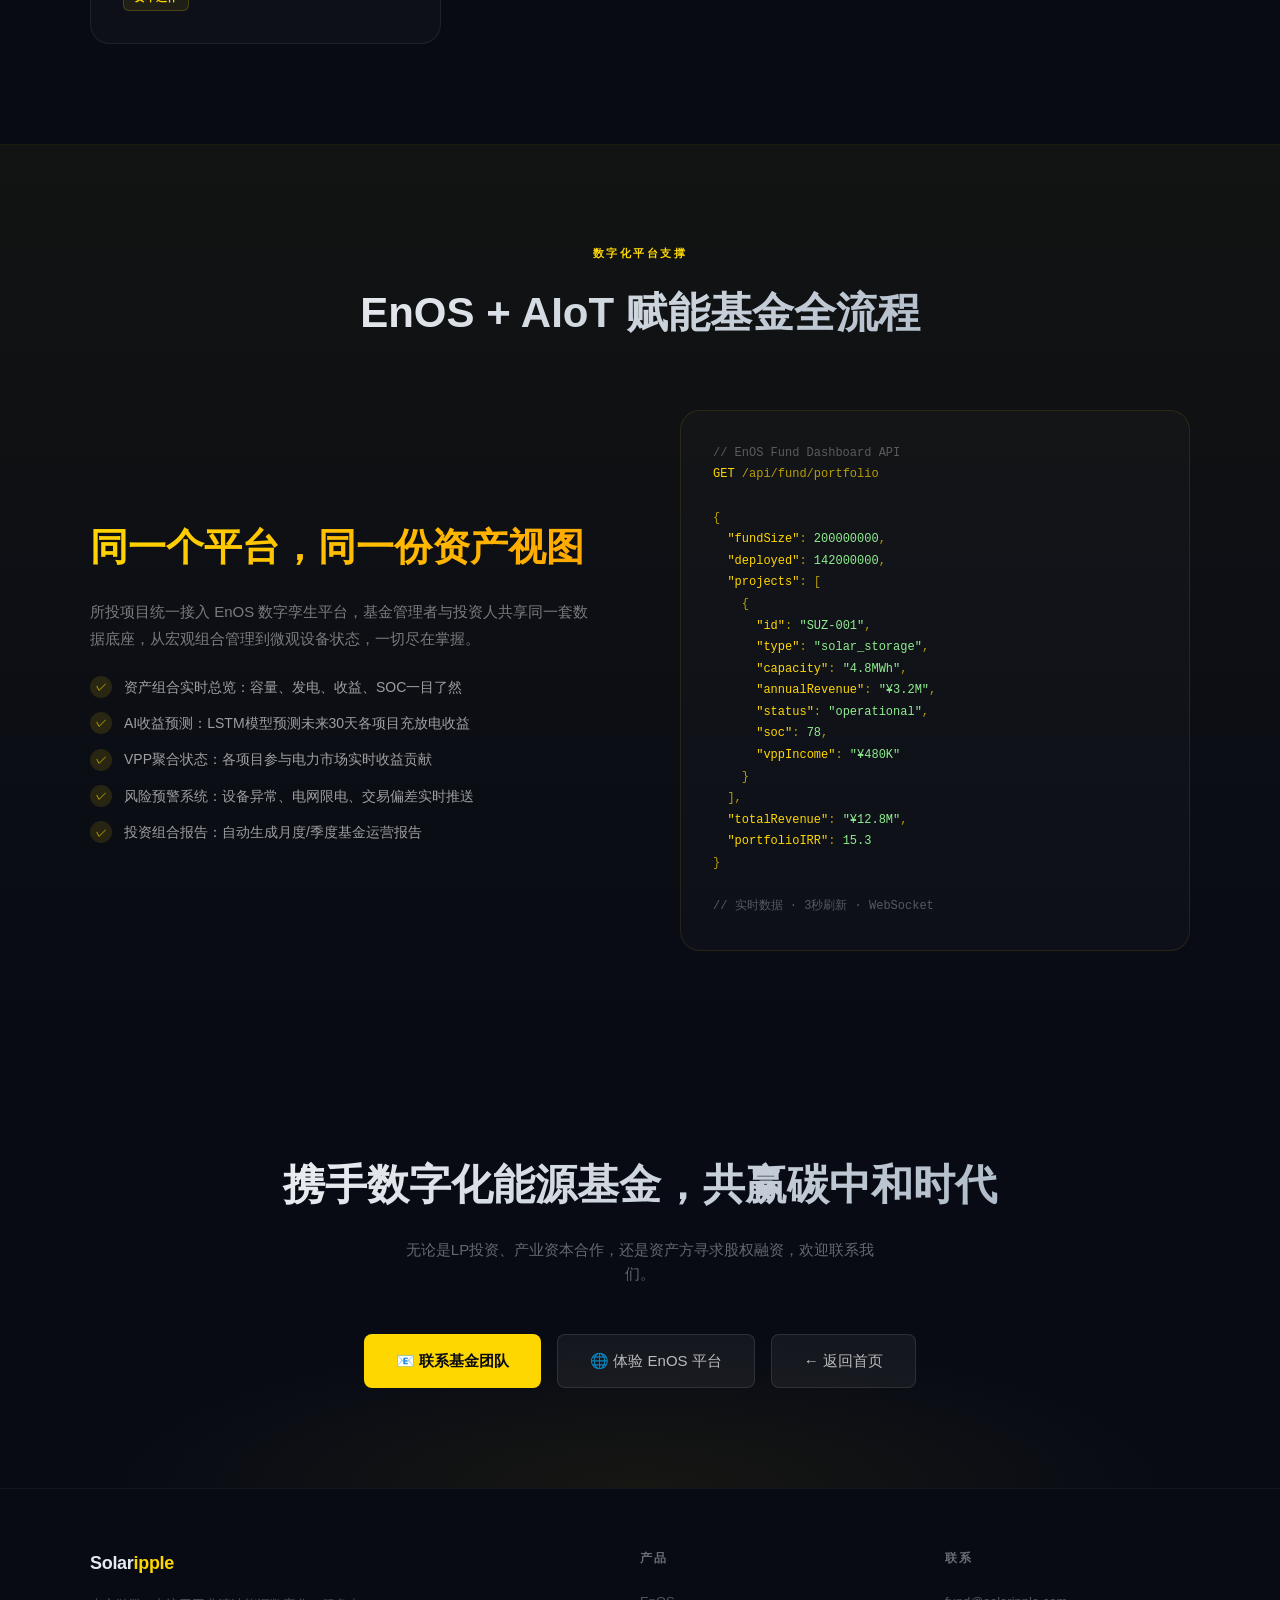
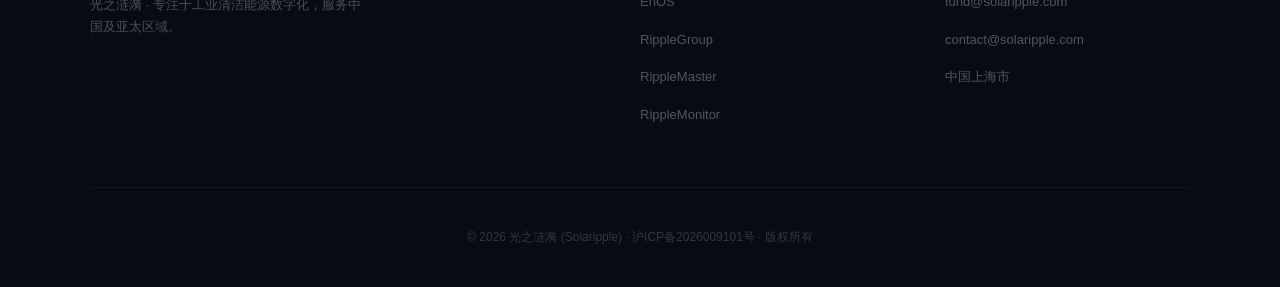
==== commit ad2ddfa1: "fund.solaripple.com: B scheme - gold rising particles + bar chart silhouette background" ====
--- a/fund/index.html
+++ b/fund/index.html
@@ -41,20 +41,88 @@
       align-items: center; text-align: center; padding: 120px 24px 100px; position: relative; overflow: hidden;
     }
     .hero-bg {
-      position: absolute; inset: 0; pointer-events: none;
-      background: radial-gradient(ellipse 70% 60% at 50% -5%, rgba(255,215,0,0.08) 0%, transparent 65%);
-    }
+      position: absolute; inset: 0; overflow: hidden; pointer-events: none;
+      background: #080B14;
+      z-index: 0;
+    }
+    /* Radial gold glow */
     .hero-bg::before {
-      content: ''; position: absolute;
-      width: 700px; height: 700px; border-radius: 50%;
-      top: -150px; left: 50%; transform: translateX(-50%);
-      background: radial-gradient(circle, rgba(255,215,0,0.05) 0%, transparent 70%);
-      animation: heroGlow 6s ease-in-out infinite;
-    }
-    @keyframes heroGlow {
-      0%,100% { opacity: 0.6; transform: translateX(-50%) scale(1); }
-      50% { opacity: 1; transform: translateX(-50%) scale(1.06); }
-    }
+      content: ''; position: absolute; inset: 0;
+      background: radial-gradient(ellipse 80% 60% at 50% 30%, rgba(255,215,0,0.1) 0%, rgba(255,140,0,0.03) 45%, transparent 70%);
+      animation: goldGlow 5s ease-in-out infinite;
+      z-index: 1;
+    }
+    @keyframes goldGlow {
+      0%,100% { opacity: 0.6; transform: scale(1); }
+      50% { opacity: 1; transform: scale(1.04); }
+    }
+    /* Bar chart grid - simulates rising fund scale */
+    .hero-bg::after {
+      content: '';
+      position: absolute; bottom: 0; left: 0; right: 0;
+      height: 55%;
+      background-image:
+        /* rising bars of different heights */
+        linear-gradient(to top, transparent 0%, transparent 100%) 0% 100% / 40px 100%,
+        linear-gradient(to top, rgba(255,215,0,0.06) 0%, rgba(255,215,0,0.06) 60%, transparent 100%) 0% 100% / 40px 100%,
+        linear-gradient(to top, transparent 0%, transparent 100%) 50px 100% / 40px 100%,
+        linear-gradient(to top, rgba(255,215,0,0.07) 0%, rgba(255,215,0,0.07) 45%, transparent 100%) 50px 100% / 40px 100%,
+        linear-gradient(to top, transparent 0%, transparent 100%) 100px 100% / 40px 100%,
+        linear-gradient(to top, rgba(255,215,0,0.09) 0%, rgba(255,215,0,0.09) 72%, transparent 100%) 100px 100% / 40px 100%,
+        linear-gradient(to top, transparent 0%, transparent 100%) 150px 100% / 40px 100%,
+        linear-gradient(to top, rgba(255,215,0,0.06) 0%, rgba(255,215,0,0.06) 38%, transparent 100%) 150px 100% / 40px 100%,
+        linear-gradient(to top, transparent 0%, transparent 100%) 200px 100% / 40px 100%,
+        linear-gradient(to top, rgba(255,215,0,0.08) 0%, rgba(255,215,0,0.08) 55%, transparent 100%) 200px 100% / 40px 100%,
+        linear-gradient(to top, transparent 0%, transparent 100%) 250px 100% / 40px 100%,
+        linear-gradient(to top, rgba(255,215,0,0.06) 0%, rgba(255,215,0,0.06) 42%, transparent 100%) 250px 100% / 40px 100%,
+        linear-gradient(to top, transparent 0%, transparent 100%) 300px 100% / 40px 100%,
+        linear-gradient(to top, rgba(255,215,0,0.07) 0%, rgba(255,215,0,0.07) 65%, transparent 100%) 300px 100% / 40px 100%,
+        linear-gradient(to top, transparent 0%, transparent 100%) 350px 100% / 40px 100%,
+        linear-gradient(to top, rgba(255,215,0,0.09) 0%, rgba(255,215,0,0.09) 80%, transparent 100%) 350px 100% / 40px 100%,
+        linear-gradient(to top, transparent 0%, transparent 100%) 400px 100% / 40px 100%,
+        linear-gradient(to top, rgba(255,215,0,0.06) 0%, rgba(255,215,0,0.06) 35%, transparent 100%) 400px 100% / 40px 100%;
+      background-repeat: no-repeat;
+      background-position: 0 100%, 0 100%, 50px 100%, 50px 100%, 100px 100%, 100px 100%, 150px 100%, 150px 100%, 200px 100%, 200px 100%, 250px 100%, 250px 100%, 300px 100%, 300px 100%, 350px 100%, 350px 100%, 400px 100%, 400px 100%;
+      animation: barsPulse 4s ease-in-out infinite;
+      z-index: 0;
+    }
+    @keyframes barsPulse {
+      0%,100% { opacity: 0.5; }
+      50% { opacity: 1; }
+    }
+    /* Rising gold particles */
+    .particles {
+      position: absolute; inset: 0; overflow: hidden; pointer-events: none;
+    }
+    .particle {
+      position: absolute; bottom: -10px;
+      width: 2px; height: 2px; border-radius: 50%;
+      background: #FFD700;
+      box-shadow: 0 0 4px 1px #FFD700, 0 0 12px 3px rgba(255,215,0,0.5);
+      animation: rise linear infinite;
+    }
+    @keyframes rise {
+      0% { transform: translateY(0); opacity: 0; }
+      8% { opacity: 1; }
+      92% { opacity: 0.7; }
+      100% { transform: translateY(-105vh); opacity: 0; }
+    }
+    .particle:nth-child(1)  { left: 5%;  animation-duration: 7s;  animation-delay: 0s;    }
+    .particle:nth-child(2)  { left: 10%; animation-duration: 9s;  animation-delay: 1.5s;  }
+    .particle:nth-child(3)  { left: 16%; animation-duration: 8s;  animation-delay: 0.8s;  }
+    .particle:nth-child(4)  { left: 22%; animation-duration: 10s; animation-delay: 2.3s;  }
+    .particle:nth-child(5)  { left: 28%; animation-duration: 7.5s;animation-delay: 0.5s;  }
+    .particle:nth-child(6)  { left: 34%; animation-duration: 8.5s;animation-delay: 1.9s;  }
+    .particle:nth-child(7)  { left: 40%; animation-duration: 7s;  animation-delay: 3.2s;  }
+    .particle:nth-child(8)  { left: 46%; animation-duration: 9.5s;animation-delay: 1.1s;  }
+    .particle:nth-child(9)  { left: 52%; animation-duration: 8s;  animation-delay: 2.6s;  }
+    .particle:nth-child(10) { left: 58%; animation-duration: 10.5s;animation-delay:0.7s;  }
+    .particle:nth-child(11) { left: 64%; animation-duration: 7.2s;animation-delay: 2.0s;  }
+    .particle:nth-child(12) { left: 70%; animation-duration: 9s;  animation-delay: 3.5s;  }
+    .particle:nth-child(13) { left: 76%; animation-duration: 8.2s;animation-delay: 1.3s;  }
+    .particle:nth-child(14) { left: 82%; animation-duration: 7.8s;animation-delay: 0.4s;  }
+    .particle:nth-child(15) { left: 88%; animation-duration: 9.2s;animation-delay: 2.8s;  }
+    .particle:nth-child(16) { left: 94%; animation-duration: 8.8s;animation-delay: 1.7s;  }
     .hero-eyebrow {
       display: inline-flex; align-items: center; gap: 8px;
       padding: 6px 16px; border-radius: 20px;
@@ -352,7 +420,7 @@
 
 <!-- HERO -->
 <section class="hero">
-  <div class="hero-bg"></div>
+  <div class="hero-bg"><div class="particles"><div class="particle"></div><div class="particle"></div><div class="particle"></div><div class="particle"></div><div class="particle"></div><div class="particle"></div><div class="particle"></div><div class="particle"></div><div class="particle"></div><div class="particle"></div><div class="particle"></div><div class="particle"></div><div class="particle"></div><div class="particle"></div><div class="particle"></div><div class="particle"></div></div></div>
   <div class="hero-eyebrow">⚡ 数字化能源基金 · Digital Energy Fund</div>
   <h1>全链路数字化<br/>赋能<em>新能源资产</em></h1>
   <p class="hero-sub">RippleFund 以数字化平台为核心，专注中国及亚太工商业光储项目的开发投资、运营管理与电力交易，构建能源资产与金融服务闭环生态。</p>
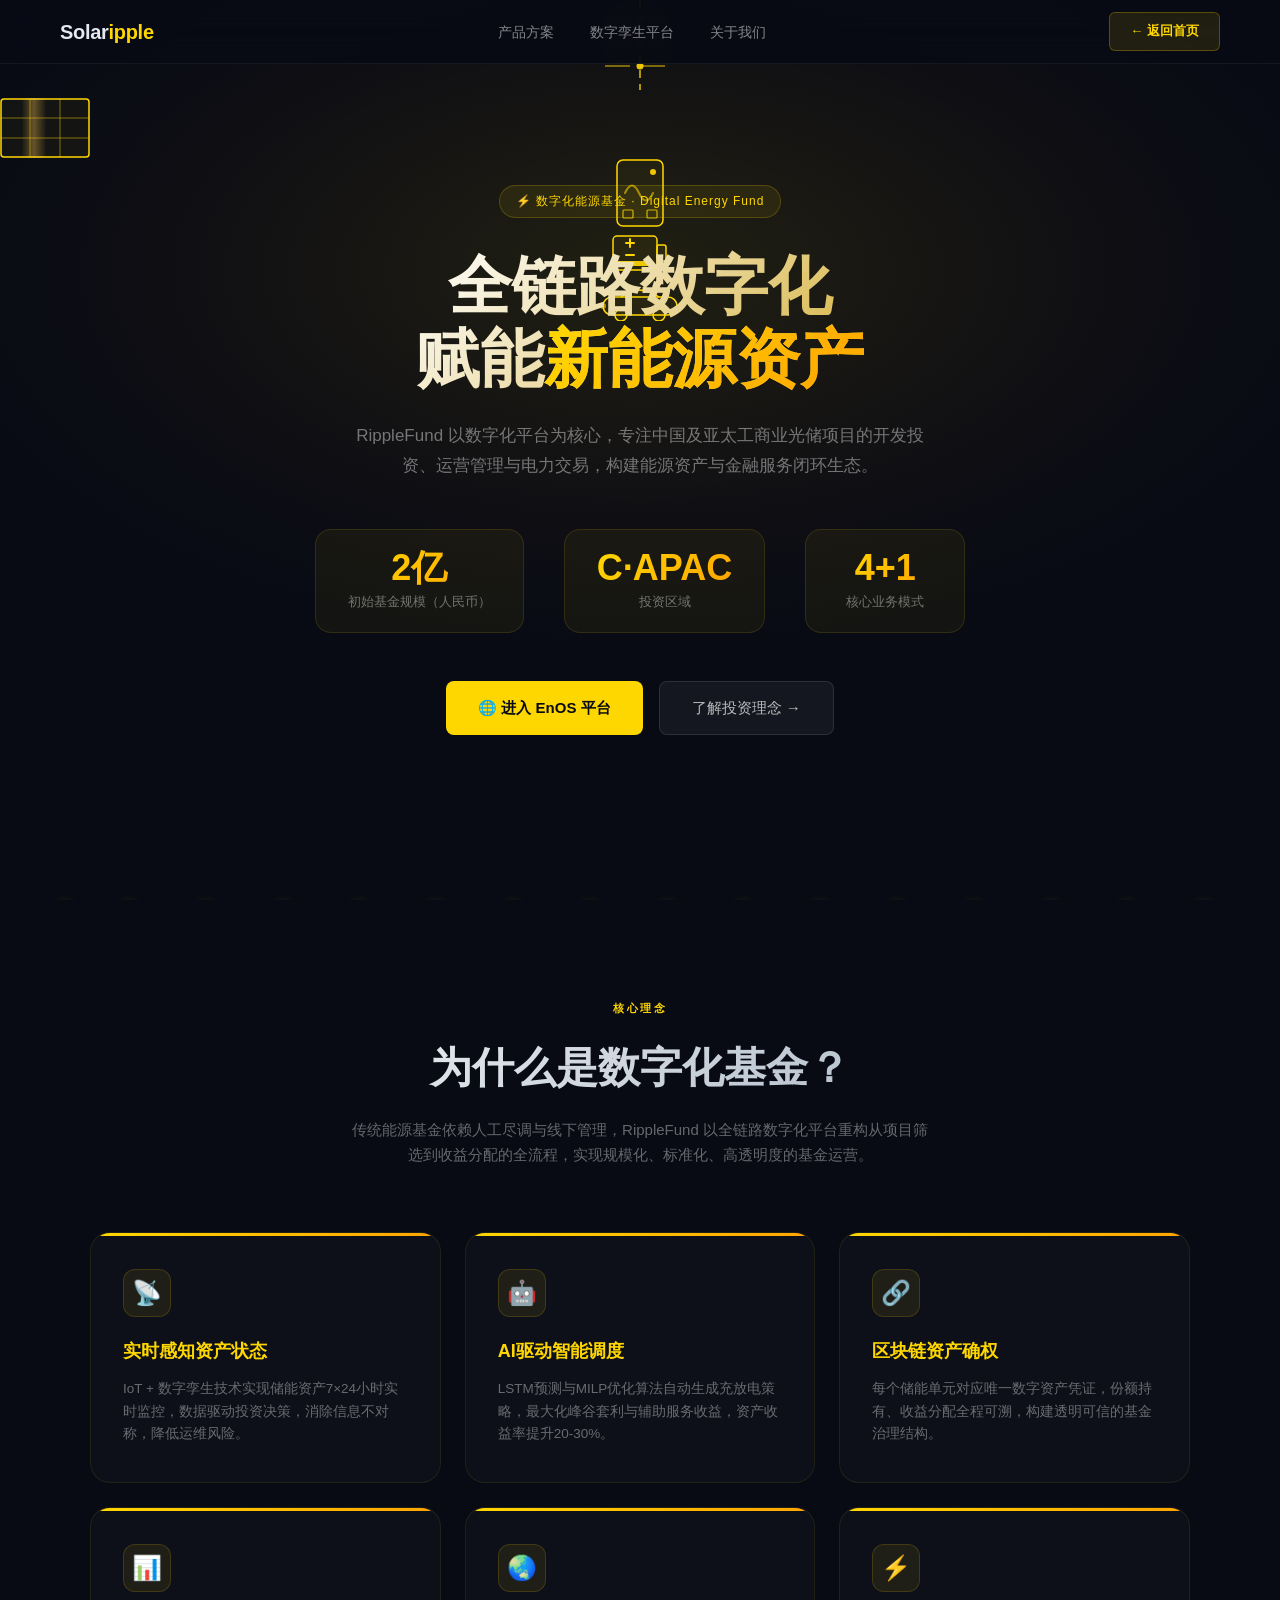
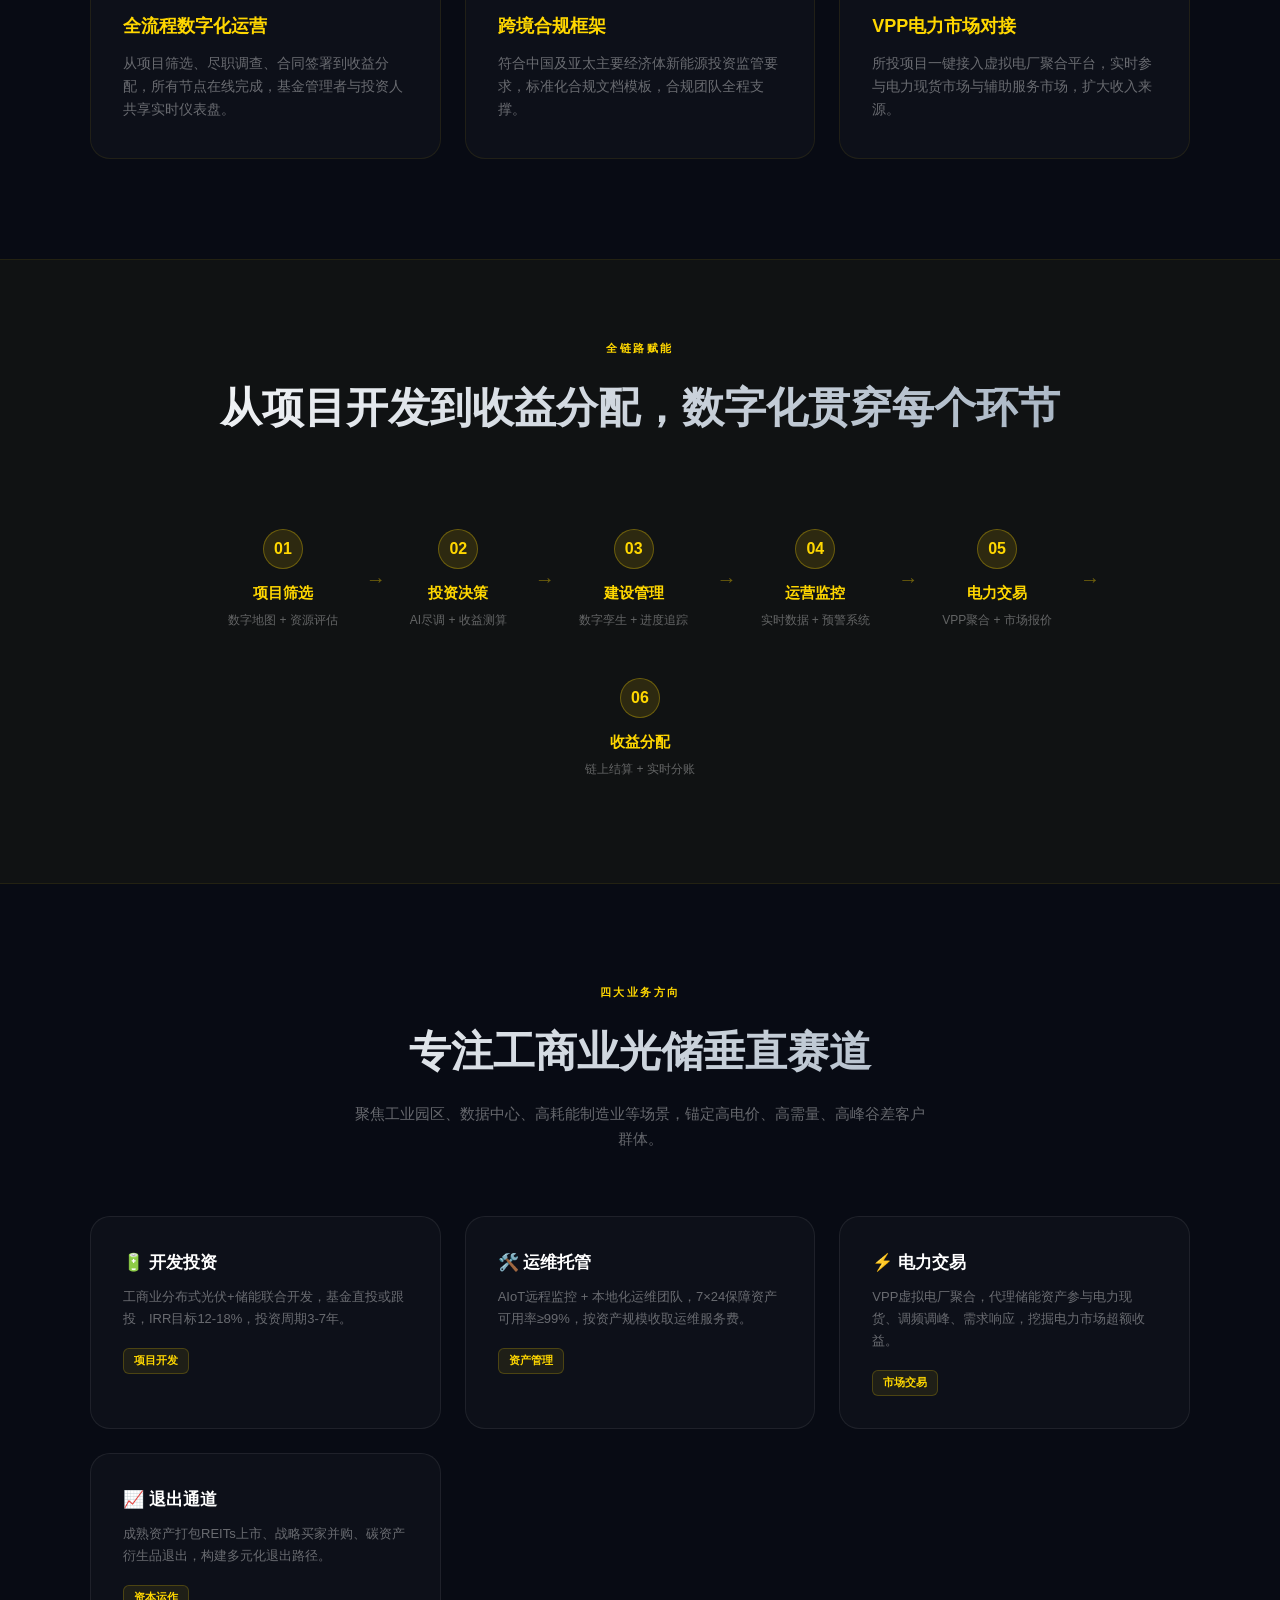
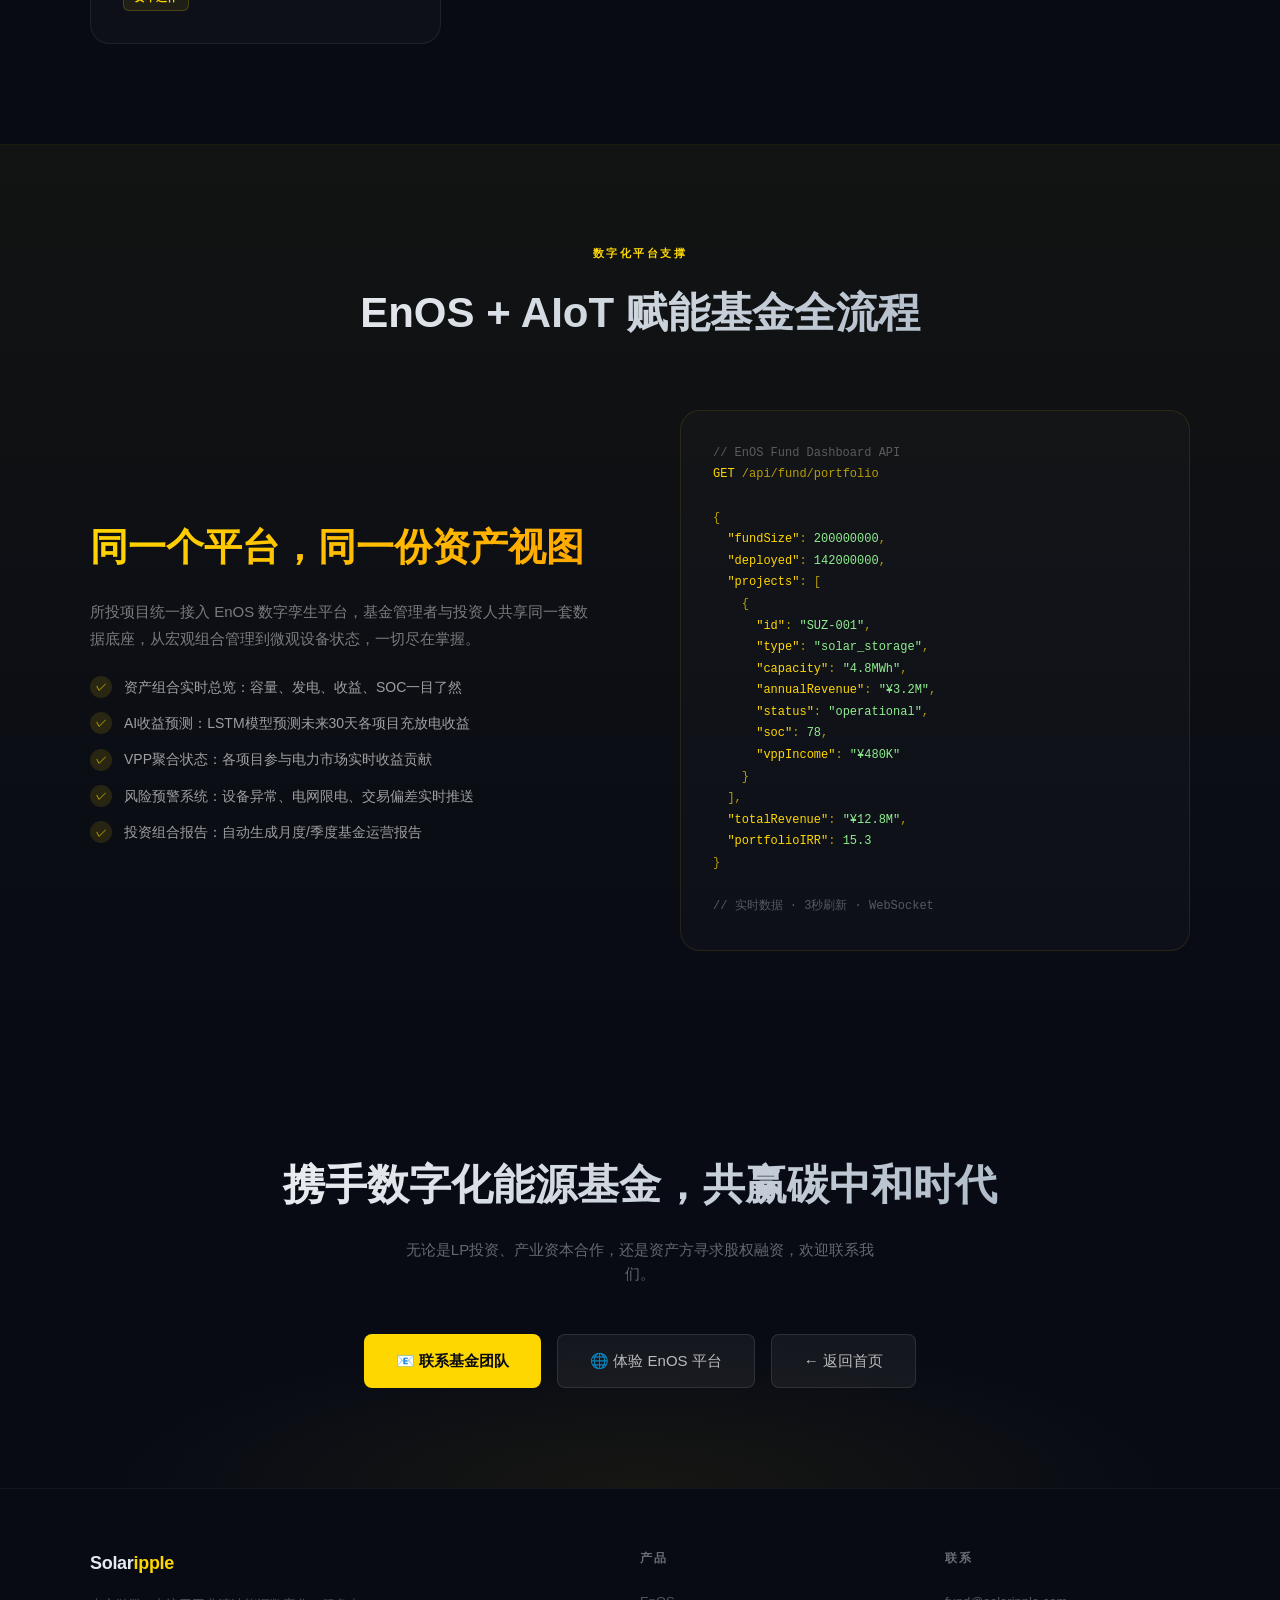
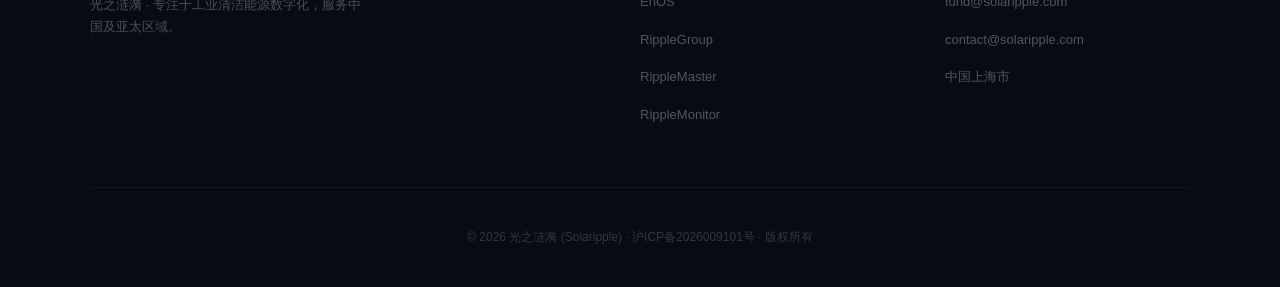
==== commit 2d482d3f: "fund.solaripple.com: add SVG energy icons layer - solar, inverter, battery, EV, grid - SMIL animatio" ====
--- a/fund/index.html
+++ b/fund/index.html
@@ -420,7 +420,65 @@
 
 <!-- HERO -->
 <section class="hero">
-  <div class="hero-bg"><div class="particles"><div class="particle"></div><div class="particle"></div><div class="particle"></div><div class="particle"></div><div class="particle"></div><div class="particle"></div><div class="particle"></div><div class="particle"></div><div class="particle"></div><div class="particle"></div><div class="particle"></div><div class="particle"></div><div class="particle"></div><div class="particle"></div><div class="particle"></div><div class="particle"></div></div></div>
+  <div class="hero-bg"><div class="energy-icons">
+      <!-- Grid / Power lines (gold) -->
+      <div class="energy-icon" style="top:3%;left:3%;animation-duration:10s;animation-delay:0.5s">
+        <svg width="70" height="90" viewBox="0 0 70 90" fill="none">
+          <line x1="35" y1="0" x2="35" y2="90" stroke="#FFD700" stroke-width="1.5" stroke-dasharray="8 6" opacity="0.9"/>
+          <line x1="0" y1="18" x2="70" y2="18" stroke="#FFD700" stroke-width="1.5" stroke-dasharray="25 10" opacity="0.8"/>
+          <line x1="0" y1="42" x2="70" y2="42" stroke="#FFD700" stroke-width="1.5" stroke-dasharray="25 10" opacity="0.7"/>
+          <line x1="0" y1="66" x2="70" y2="66" stroke="#FFD700" stroke-width="1.5" stroke-dasharray="25 10" opacity="0.6"/>
+          <circle cx="35" cy="18" r="3.5" fill="#FFD700"><animate attributeName="opacity" values="0.3;1;0.3" dur="2s" repeatCount="indefinite"/></circle>
+          <circle cx="35" cy="42" r="3.5" fill="#FFD700"><animate attributeName="opacity" values="0.3;1;0.3" dur="2s" begin="0.5s" repeatCount="indefinite"/></circle>
+          <circle cx="35" cy="66" r="3.5" fill="#FFD700"><animate attributeName="opacity" values="0.3;1;0.3" dur="2s" begin="1s" repeatCount="indefinite"/></circle>
+        </svg>
+      </div>
+      <!-- Solar panel (gold) -->
+      <div class="energy-icon" style="bottom:5%;left:2%;width:90px;height:60px;animation-duration:8s">
+        <svg width="90" height="60" viewBox="0 0 90 60" fill="none">
+          <rect x="1" y="1" width="88" height="58" rx="3" stroke="#FFD700" stroke-width="1.5" fill="rgba(255,215,0,0.04)"/>
+          <line x1="1" y1="20" x2="89" y2="20" stroke="#FFD700" stroke-width="0.8" opacity="0.6"/>
+          <line x1="1" y1="40" x2="89" y2="40" stroke="#FFD700" stroke-width="0.8" opacity="0.6"/>
+          <line x1="30" y1="1" x2="30" y2="59" stroke="#FFD700" stroke-width="0.8" opacity="0.6"/>
+          <line x1="60" y1="1" x2="60" y2="59" stroke="#FFD700" stroke-width="0.8" opacity="0.6"/>
+          <rect x="-20" y="0" width="25" height="60" fill="url(#goldSunSweep)" opacity="0.7"><animate attributeName="x" from="-20" to="90" dur="5s" repeatCount="indefinite"/></rect>
+          <defs><linearGradient id="goldSunSweep" x1="0" y1="0" x2="1" y2="0"><stop offset="0%" stop-color="rgba(255,200,80,0)"/><stop offset="50%" stop-color="rgba(255,200,80,0.5)"/><stop offset="100%" stop-color="rgba(255,200,80,0)"/></linearGradient></defs>
+        </svg>
+      </div>
+      <!-- Inverter (gold) -->
+      <div class="energy-icon" style="bottom:9%;left:17%;animation-duration:7s;animation-delay:1.5s">
+        <svg width="50" height="70" viewBox="0 0 50 70" fill="none">
+          <rect x="2" y="2" width="46" height="66" rx="6" stroke="#FFD700" stroke-width="1.5" fill="rgba(255,215,0,0.04)"/>
+          <path d="M10 35 Q17 20 24 35 Q31 50 38 35" stroke="#FFD700" stroke-width="2" fill="none" stroke-linecap="round"><animate attributeName="opacity" values="1;0.15;1" dur="1.5s" repeatCount="indefinite"/></path>
+          <circle cx="38" cy="14" r="3" fill="#FFD700"><animate attributeName="opacity" values="1;0.3;1" dur="2s" repeatCount="indefinite"/></circle>
+          <rect x="8" y="52" width="10" height="8" rx="1" stroke="#FFD700" stroke-width="1.2" opacity="0.8"/>
+          <rect x="32" y="52" width="10" height="8" rx="1" stroke="#FFD700" stroke-width="1.2" opacity="0.8"/>
+        </svg>
+      </div>
+      <!-- Battery storage (gold) -->
+      <div class="energy-icon" style="bottom:6%;right:16%;animation-duration:9s;animation-delay:3s">
+        <svg width="56" height="36" viewBox="0 0 56 36" fill="none">
+          <rect x="1" y="1" width="44" height="34" rx="4" stroke="#FFD700" stroke-width="1.5" fill="rgba(255,215,0,0.04)"/>
+          <rect x="45" y="10" width="9" height="16" rx="2" stroke="#FFD700" stroke-width="1.5" fill="rgba(255,215,0,0.06)"/>
+          <rect x="5" y="26" width="36" height="5" rx="2" fill="rgba(255,215,0,0.1)"/>
+          <rect x="5" y="26" width="30" height="5" rx="2" fill="#FFD700" opacity="0.9"><animate attributeName="width" values="30;38;30" dur="3s" repeatCount="indefinite"/></rect>
+          <line x1="14" y1="8" x2="22" y2="8" stroke="#FFD700" stroke-width="2" stroke-linecap="round"/>
+          <line x1="18" y1="4" x2="18" y2="12" stroke="#FFD700" stroke-width="2" stroke-linecap="round"/>
+          <line x1="14" y1="20" x2="22" y2="20" stroke="#FFD700" stroke-width="2" stroke-linecap="round"/>
+        </svg>
+      </div>
+      <!-- EV car (gold) -->
+      <div class="energy-icon" style="bottom:3%;right:4%;animation-duration:11s;animation-delay:2s">
+        <svg width="90" height="42" viewBox="0 0 90 42" fill="none">
+          <rect x="8" y="18" width="74" height="18" rx="9" stroke="#FFD700" stroke-width="1.5" fill="rgba(255,215,0,0.04)"/>
+          <path d="M26 18 Q45 4 64 18" stroke="#FFD700" stroke-width="1.5" fill="rgba(255,215,0,0.04)"/>
+          <path d="M30 17 Q45 6 60 17" stroke="#FFD700" stroke-width="1" fill="none" opacity="0.6"/>
+          <circle cx="26" cy="36" r="6" stroke="#FFD700" stroke-width="1.5" fill="rgba(255,215,0,0.06)"><animateTransform attributeName="transform" type="rotate" from="0 26 36" to="360 26 36" dur="3s" repeatCount="indefinite"/></circle>
+          <circle cx="64" cy="36" r="6" stroke="#FFD700" stroke-width="1.5" fill="rgba(255,215,0,0.06)"><animateTransform attributeName="transform" type="rotate" from="0 64 36" to="360 64 36" dur="3s" repeatCount="indefinite"/></circle>
+          <circle cx="8" cy="27" r="3" fill="#FFD700" opacity="0.7"><animate attributeName="opacity" values="0.7;0.2;0.7" dur="2s" repeatCount="indefinite"/></circle>
+        </svg>
+      </div>
+    </div><div class="particles"><div class="particle"></div><div class="particle"></div><div class="particle"></div><div class="particle"></div><div class="particle"></div><div class="particle"></div><div class="particle"></div><div class="particle"></div><div class="particle"></div><div class="particle"></div><div class="particle"></div><div class="particle"></div><div class="particle"></div><div class="particle"></div><div class="particle"></div><div class="particle"></div></div></div>
   <div class="hero-eyebrow">⚡ 数字化能源基金 · Digital Energy Fund</div>
   <h1>全链路数字化<br/>赋能<em>新能源资产</em></h1>
   <p class="hero-sub">RippleFund 以数字化平台为核心，专注中国及亚太工商业光储项目的开发投资、运营管理与电力交易，构建能源资产与金融服务闭环生态。</p>
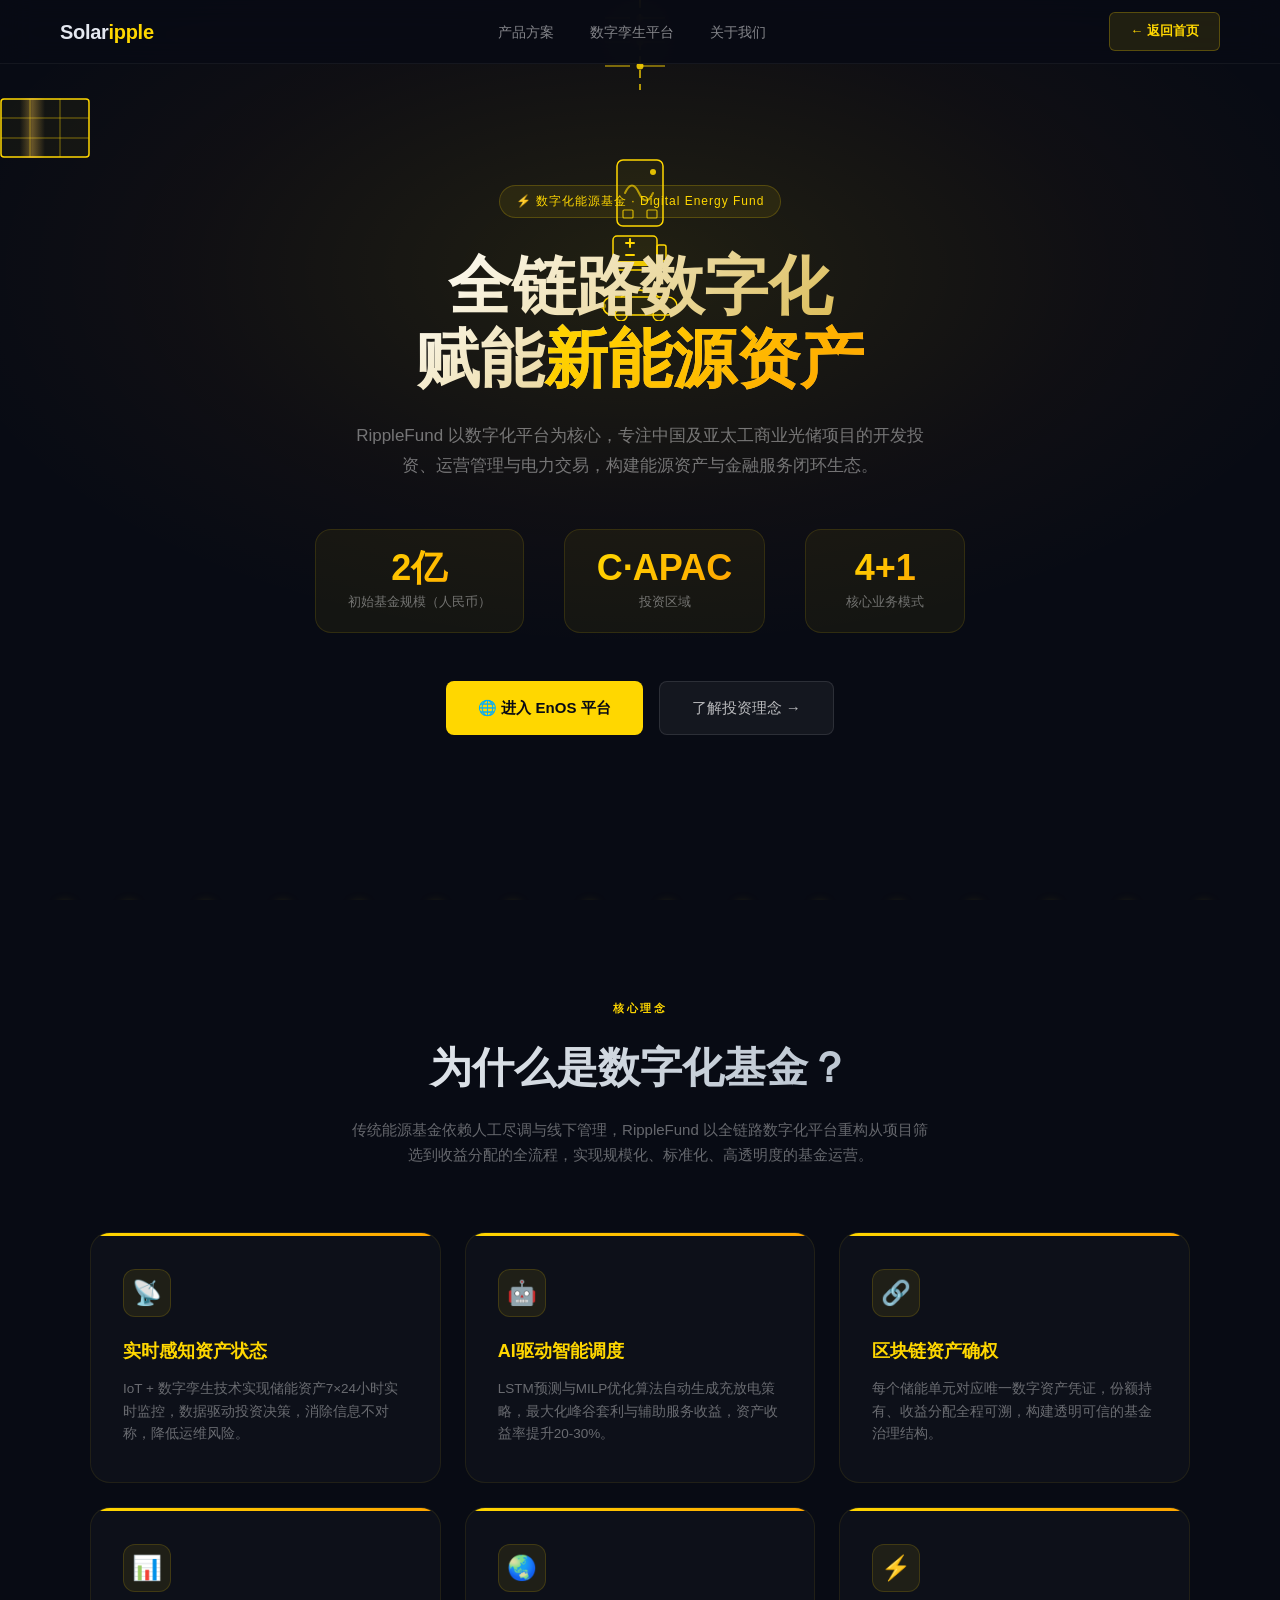
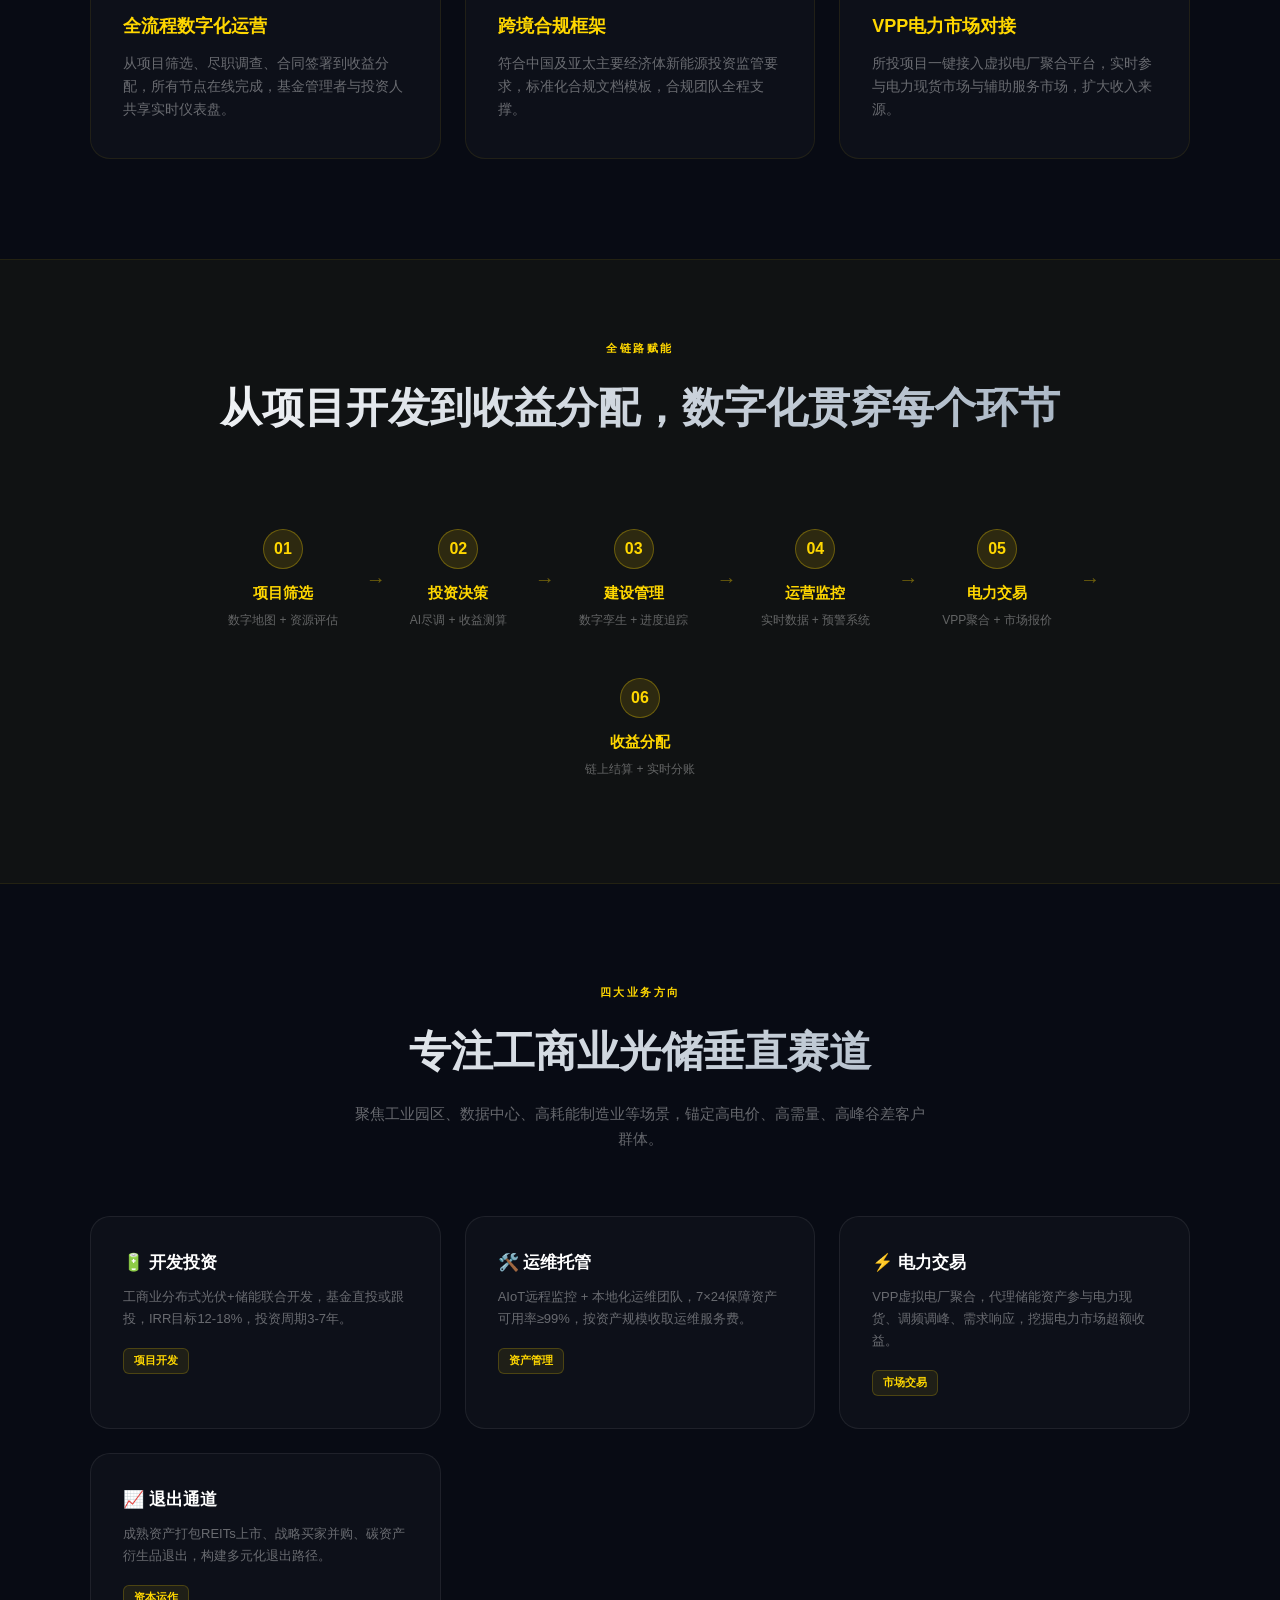
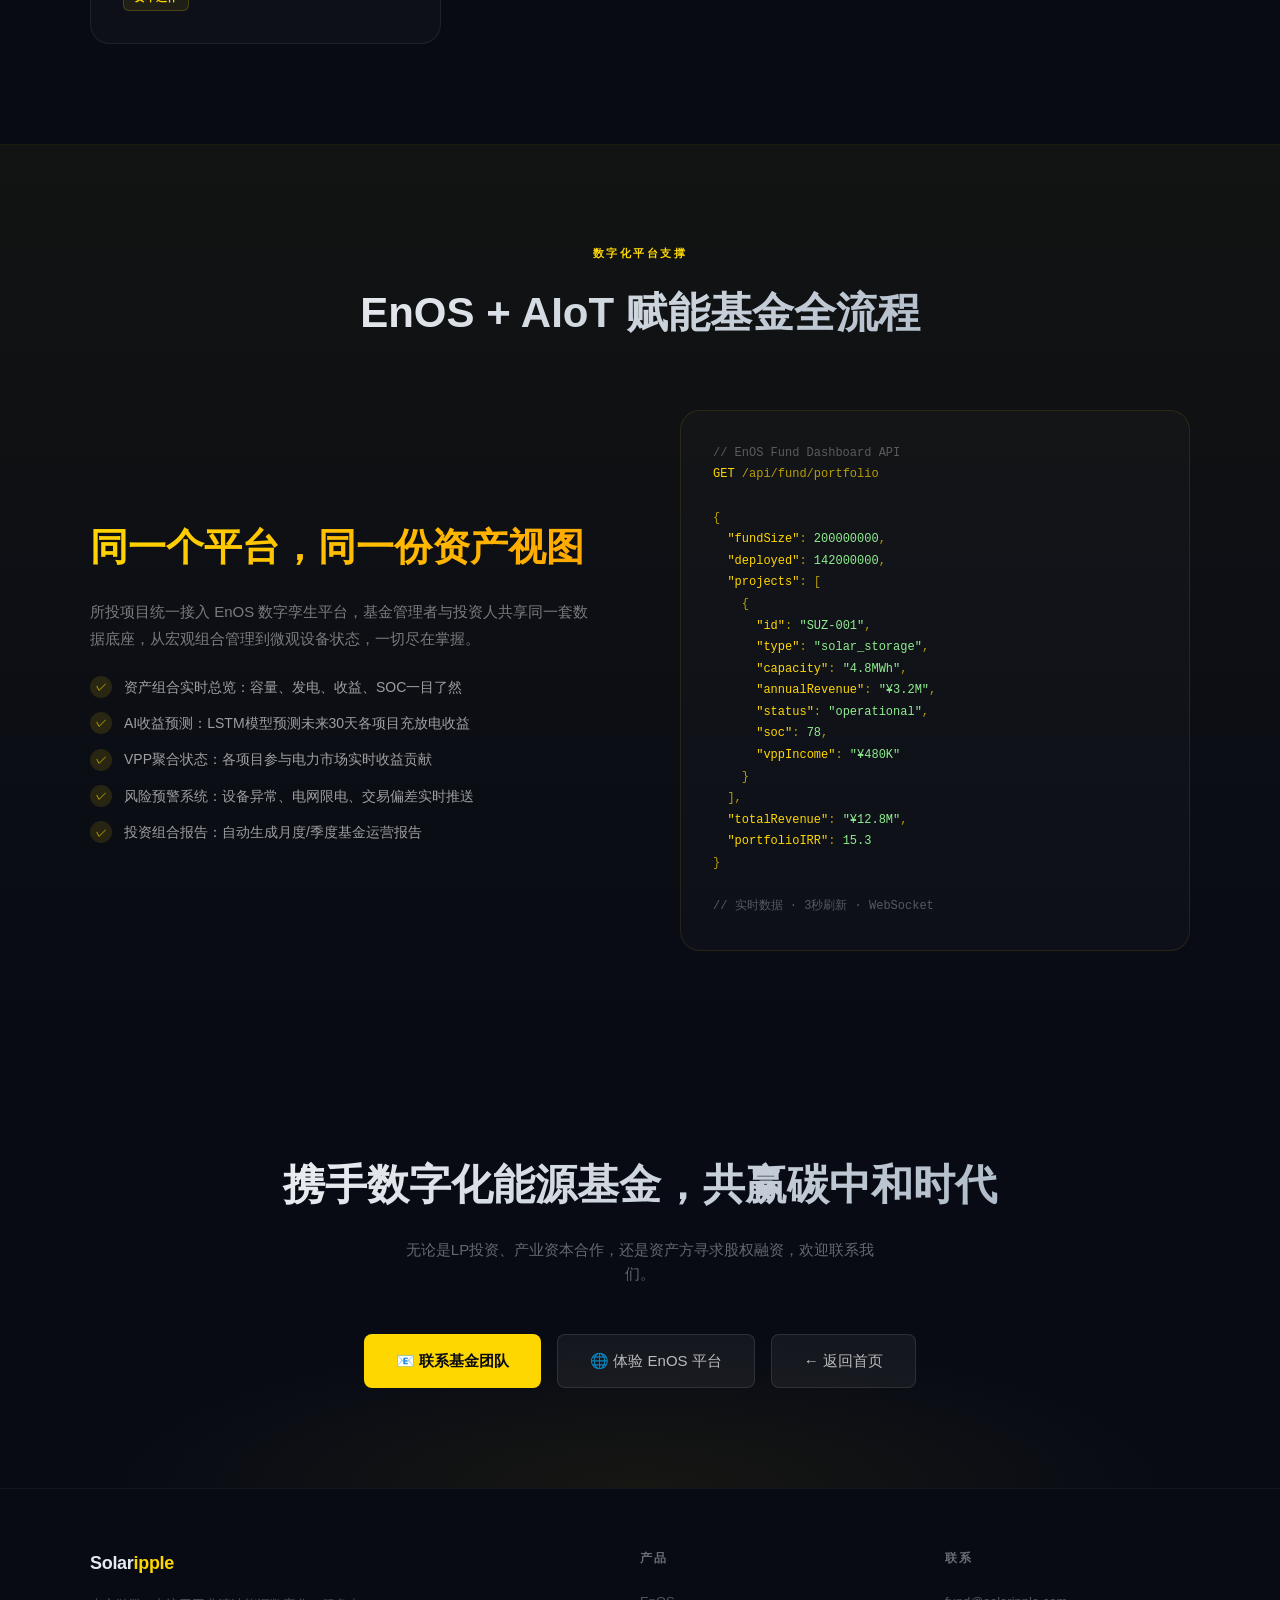
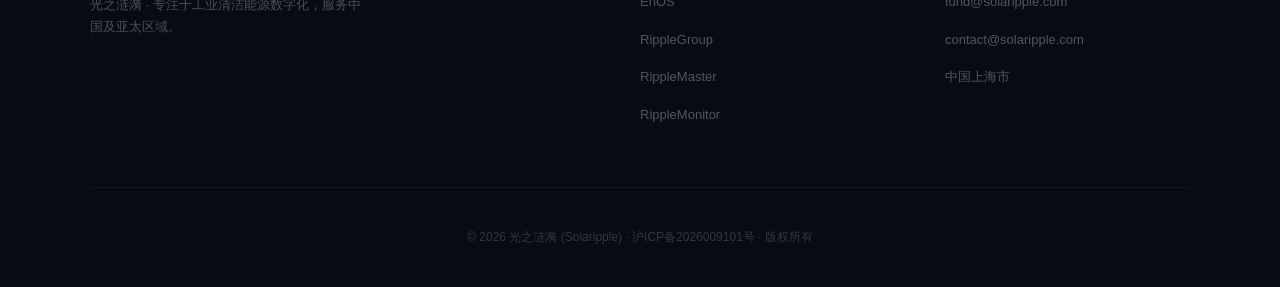
==== commit ca488d1b: "fund.solaripple.com: fix icons overlap - shrink icons, push to corners, add z-index layering" ====
--- a/fund/index.html
+++ b/fund/index.html
@@ -39,6 +39,7 @@
     .hero {
       min-height: 100vh; display: flex; flex-direction: column; justify-content: center;
       align-items: center; text-align: center; padding: 120px 24px 100px; position: relative; overflow: hidden;
+      z-index: 1;
     }
     .hero-bg {
       position: absolute; inset: 0; overflow: hidden; pointer-events: none;
@@ -93,6 +94,7 @@
     /* Rising gold particles */
     .particles {
       position: absolute; inset: 0; overflow: hidden; pointer-events: none;
+      z-index: 0;
     }
     .particle {
       position: absolute; bottom: -10px;
@@ -479,7 +481,7 @@
         </svg>
       </div>
     </div><div class="particles"><div class="particle"></div><div class="particle"></div><div class="particle"></div><div class="particle"></div><div class="particle"></div><div class="particle"></div><div class="particle"></div><div class="particle"></div><div class="particle"></div><div class="particle"></div><div class="particle"></div><div class="particle"></div><div class="particle"></div><div class="particle"></div><div class="particle"></div><div class="particle"></div></div></div>
-  <div class="hero-eyebrow">⚡ 数字化能源基金 · Digital Energy Fund</div>
+  <div class="hero-eyebrow" style="position:relative;z-index:2">⚡ 数字化能源基金 · Digital Energy Fund</div>
   <h1>全链路数字化<br/>赋能<em>新能源资产</em></h1>
   <p class="hero-sub">RippleFund 以数字化平台为核心，专注中国及亚太工商业光储项目的开发投资、运营管理与电力交易，构建能源资产与金融服务闭环生态。</p>
   <div class="hero-fund-stat">
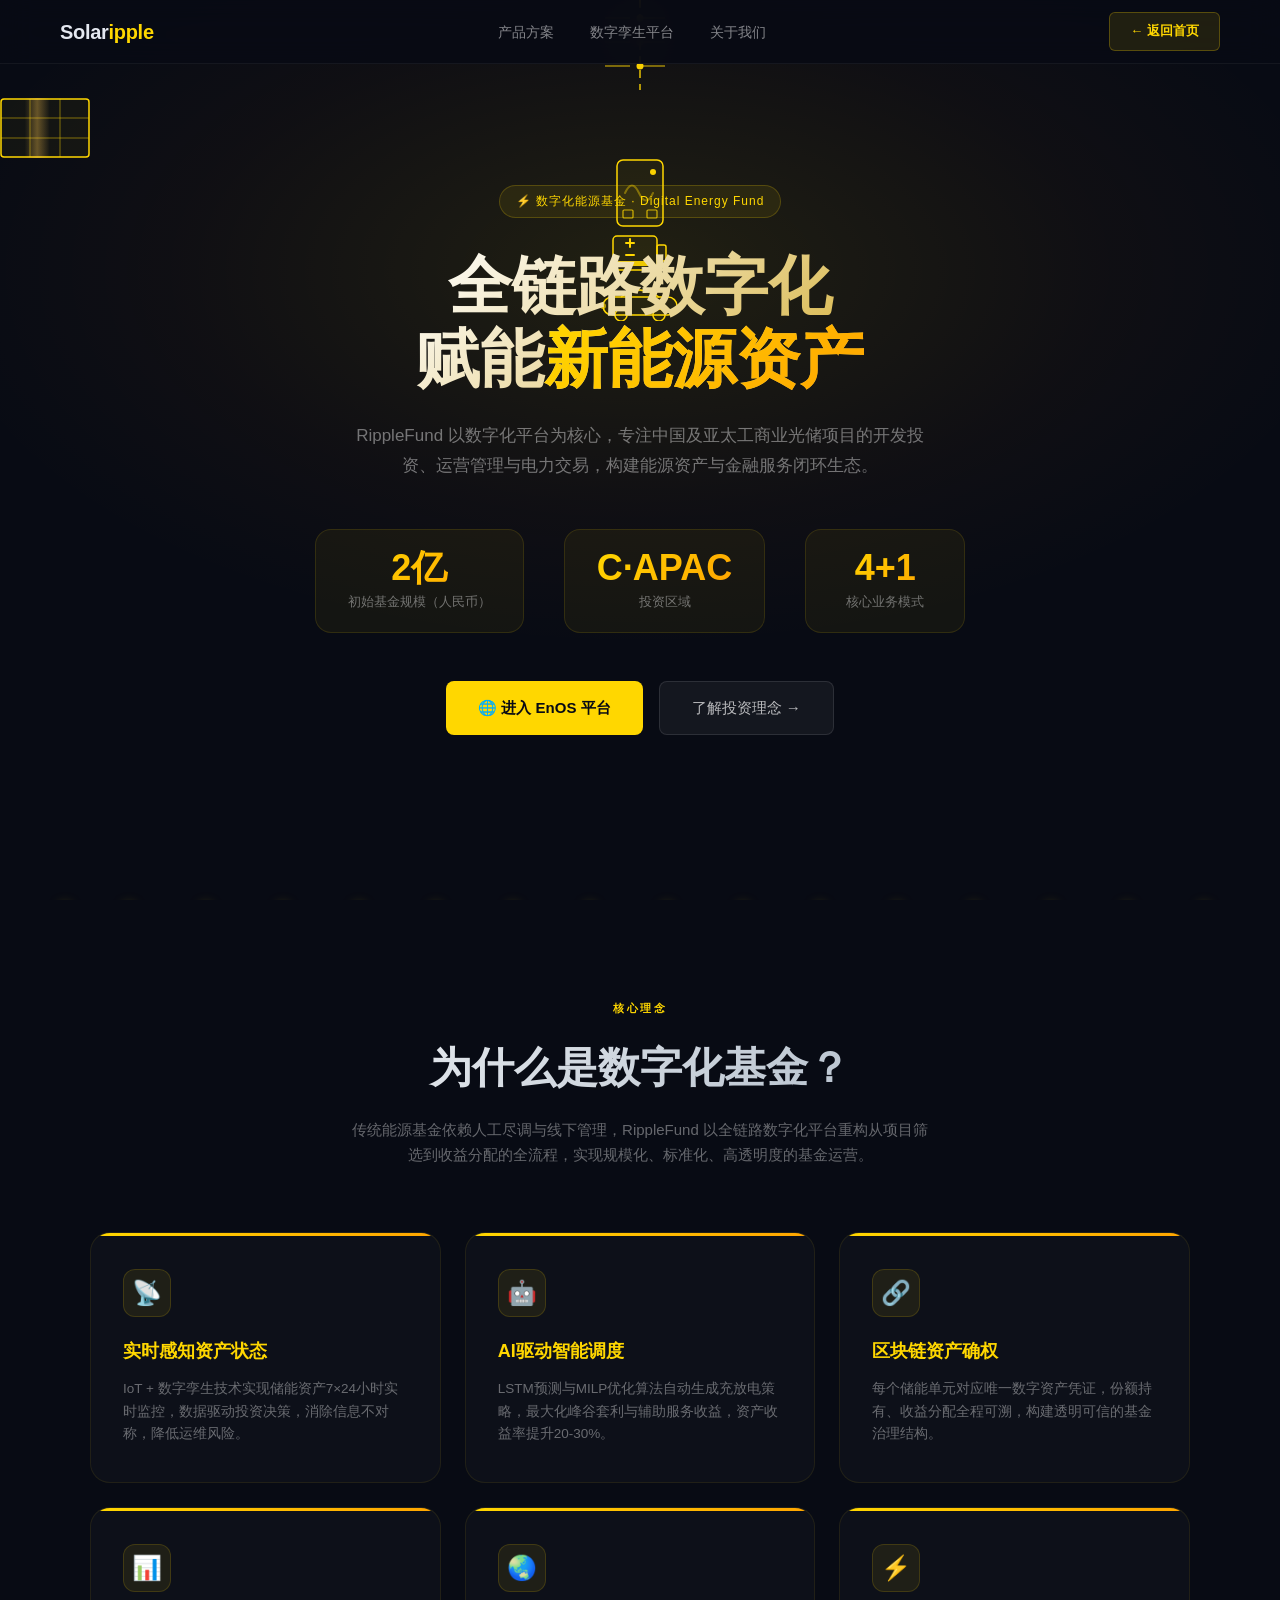
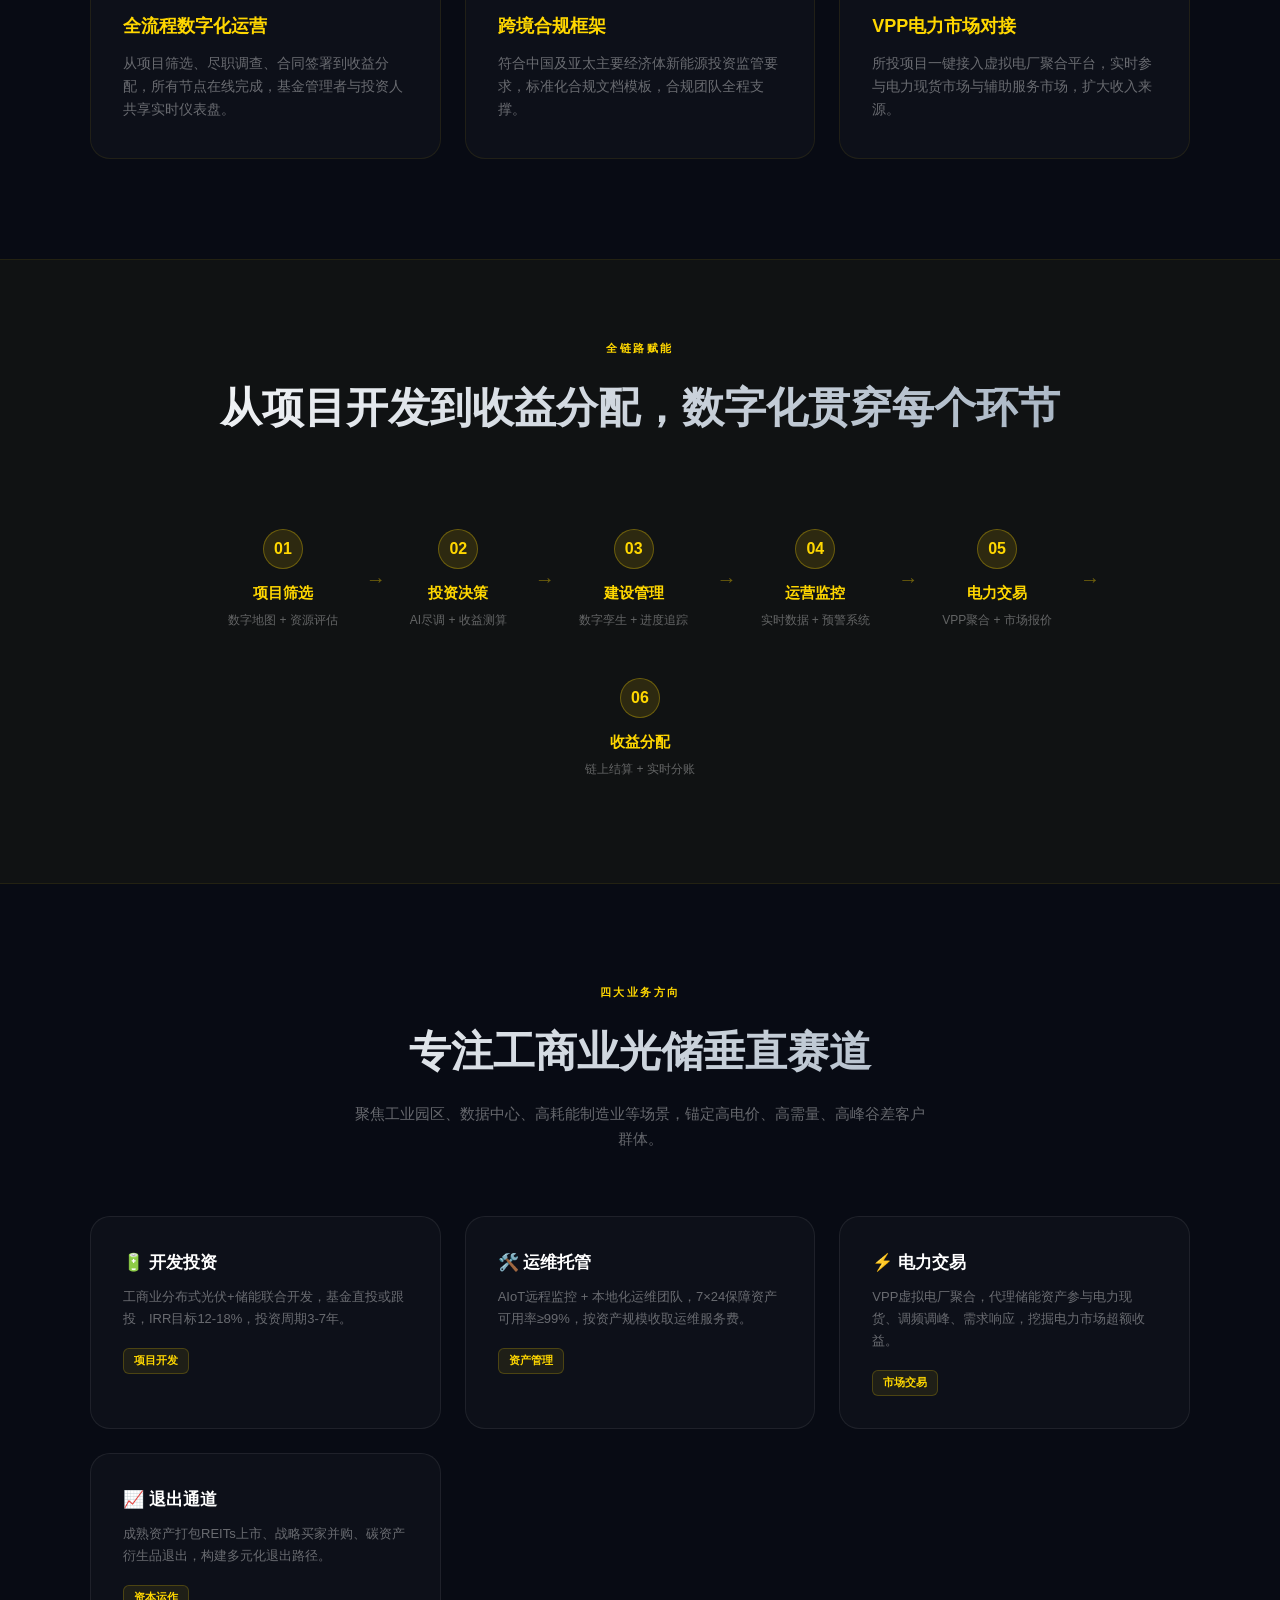
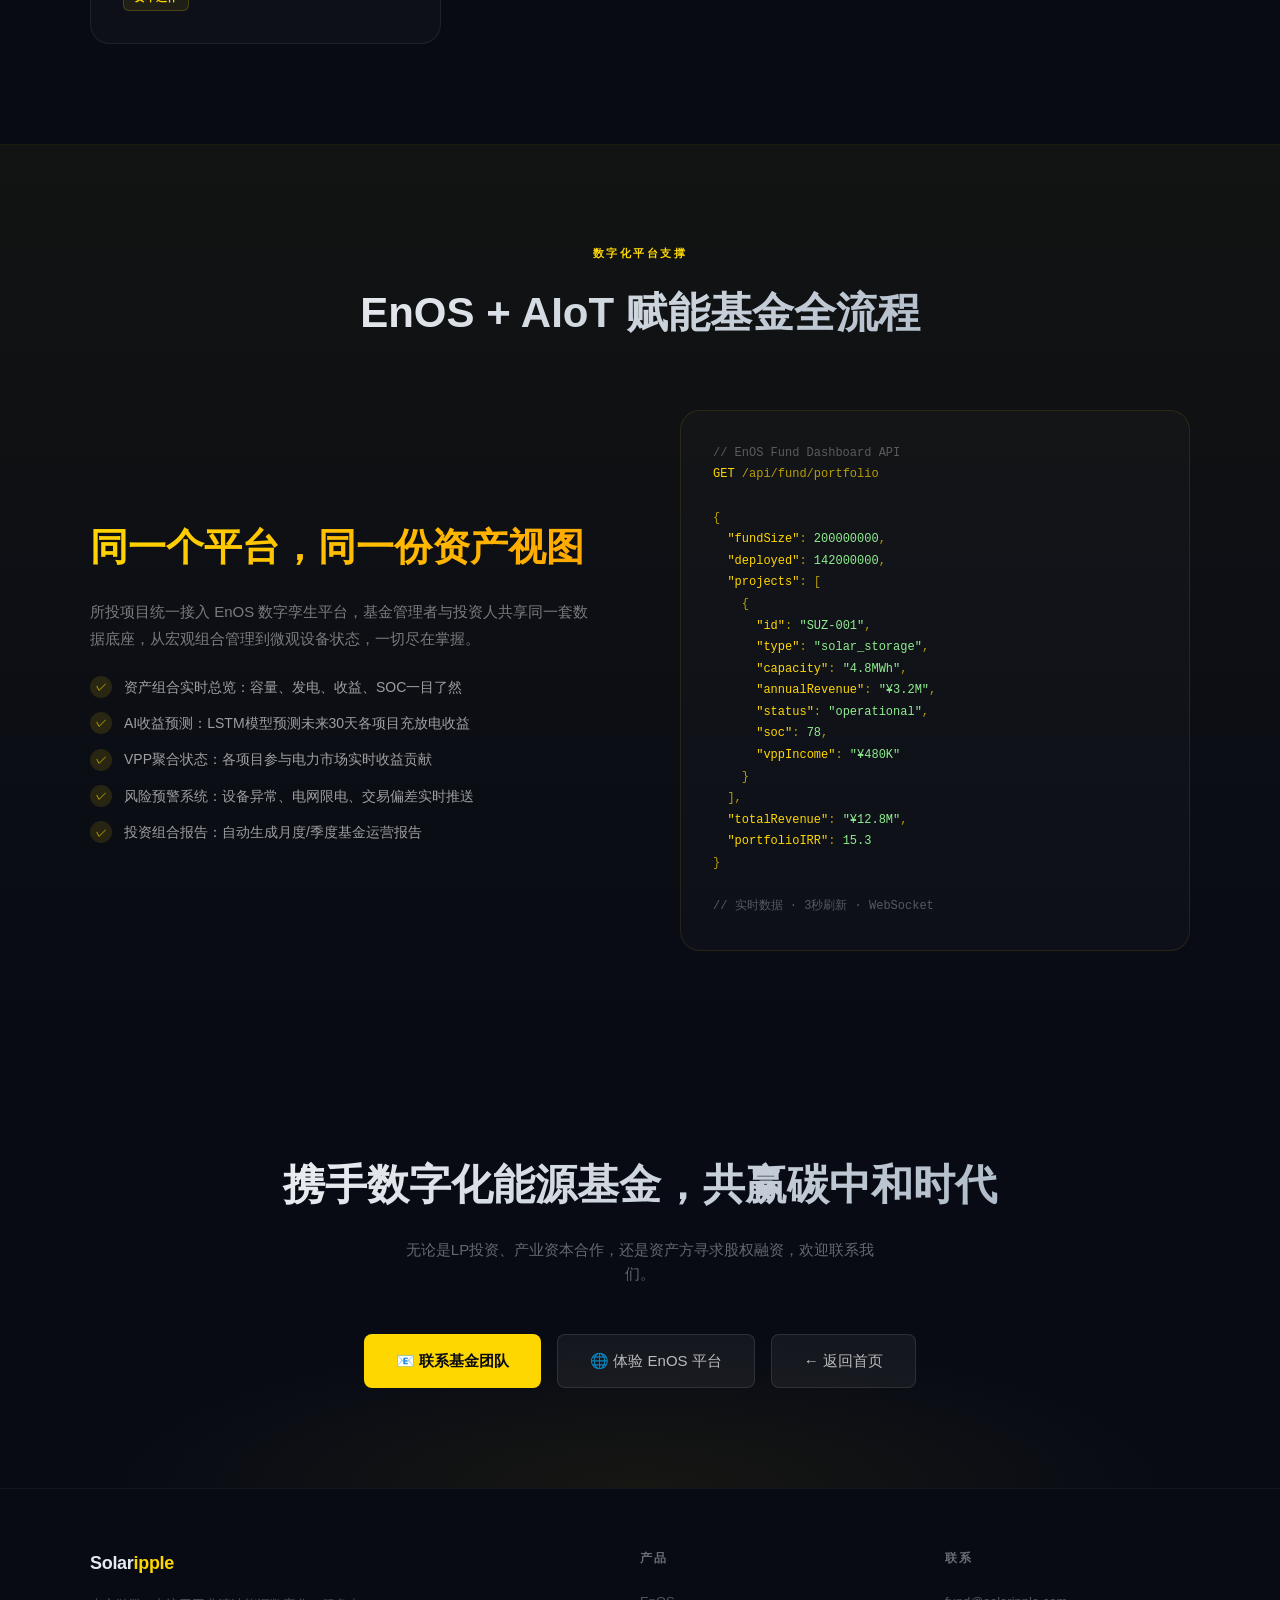
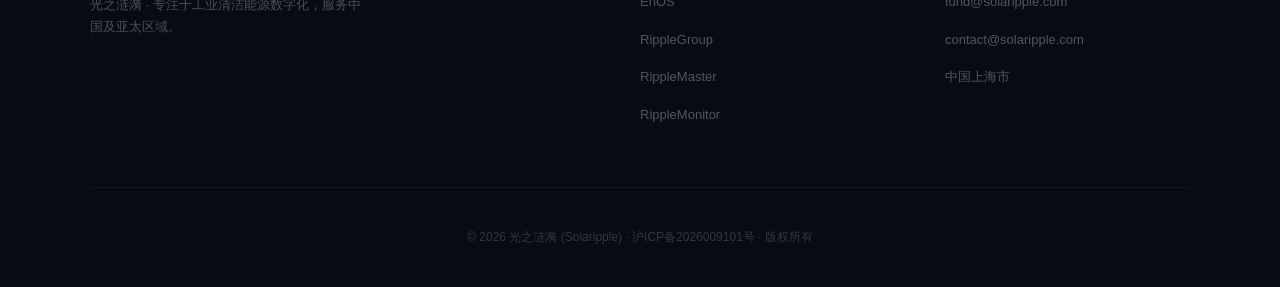
==== commit ff1001a5: "fund.solaripple.com: z-index -1 on hero-bg to ensure text is always on top of icons" ====
--- a/fund/index.html
+++ b/fund/index.html
@@ -42,16 +42,17 @@
       z-index: 1;
     }
     .hero-bg {
-      position: absolute; inset: 0; overflow: hidden; pointer-events: none;
+      position: absolute; inset: 0; overflow: visible; pointer-events: none;
       background: #080B14;
-      z-index: 0;
+      z-index: -1;
     }
     /* Radial gold glow */
     .hero-bg::before {
       content: ''; position: absolute; inset: 0;
       background: radial-gradient(ellipse 80% 60% at 50% 30%, rgba(255,215,0,0.1) 0%, rgba(255,140,0,0.03) 45%, transparent 70%);
       animation: goldGlow 5s ease-in-out infinite;
-      z-index: 1;
+      z-index: 0;
+      pointer-events: none;
     }
     @keyframes goldGlow {
       0%,100% { opacity: 0.6; transform: scale(1); }
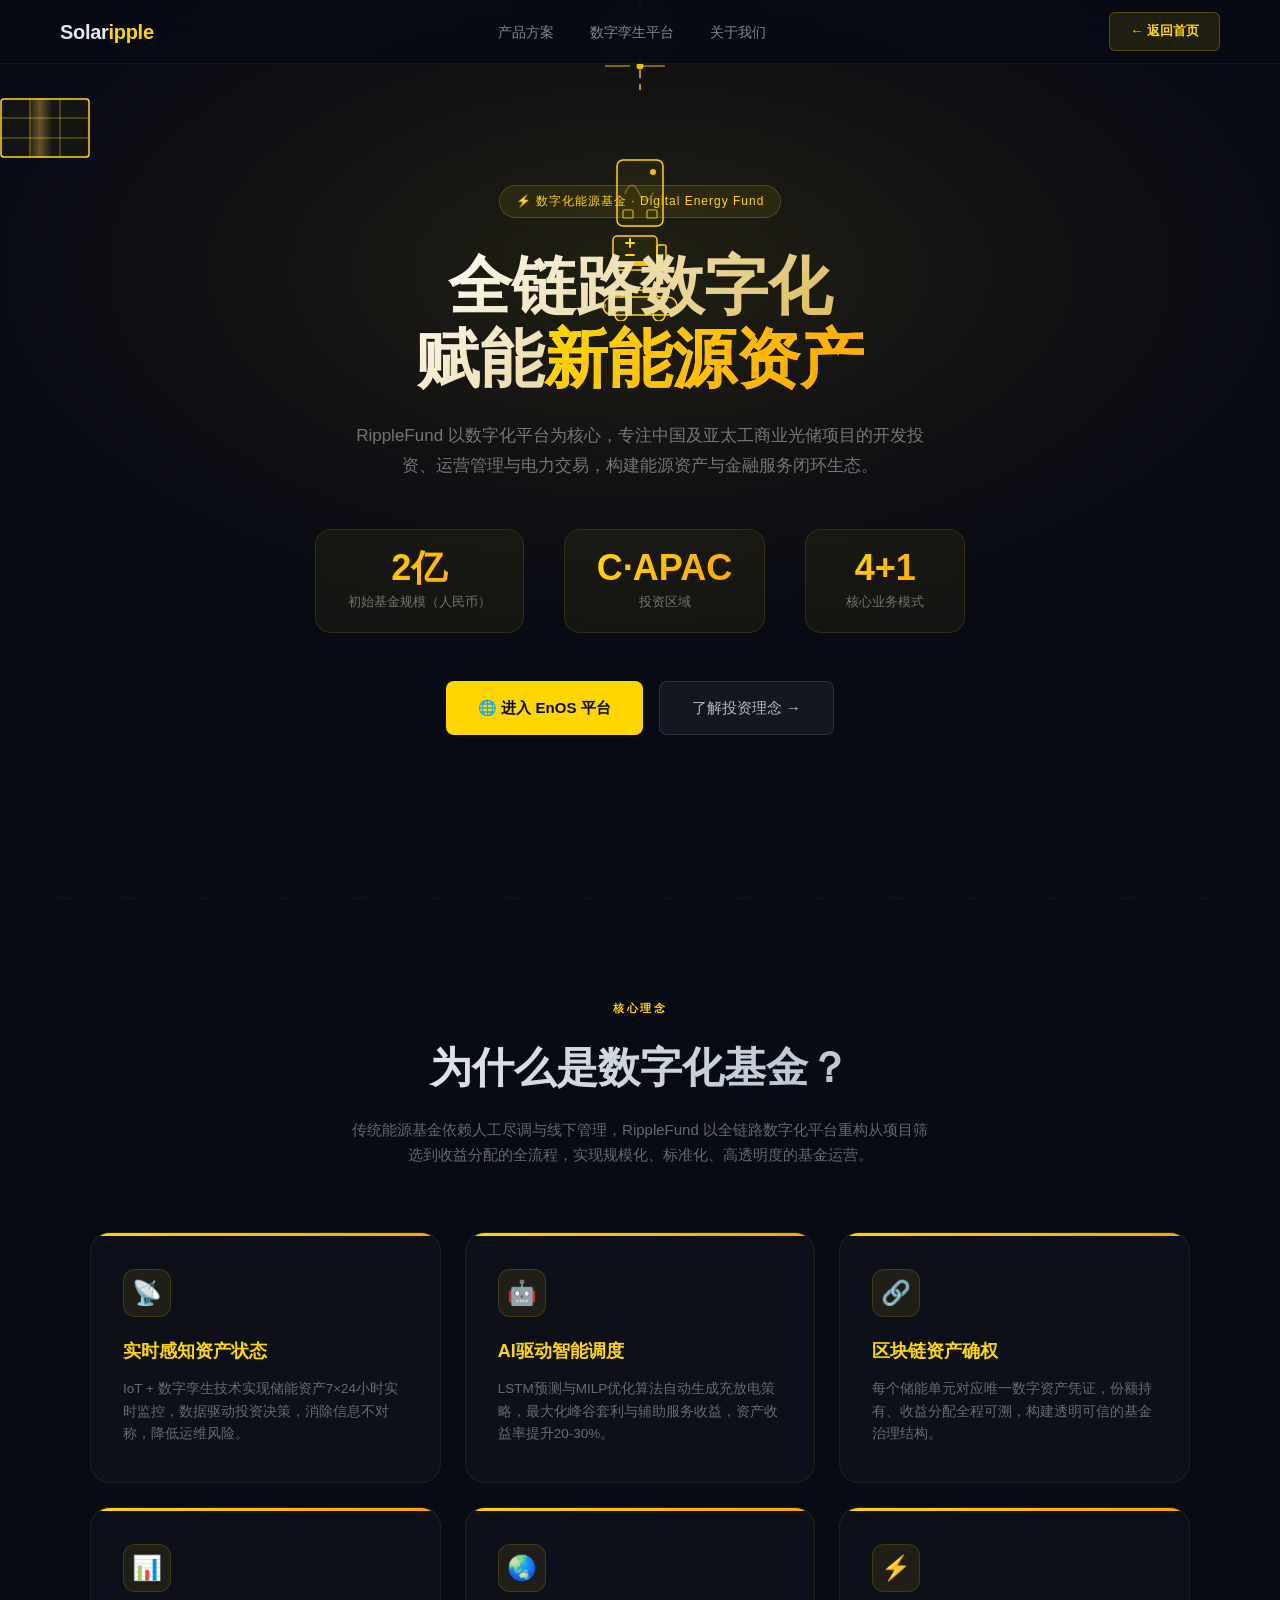
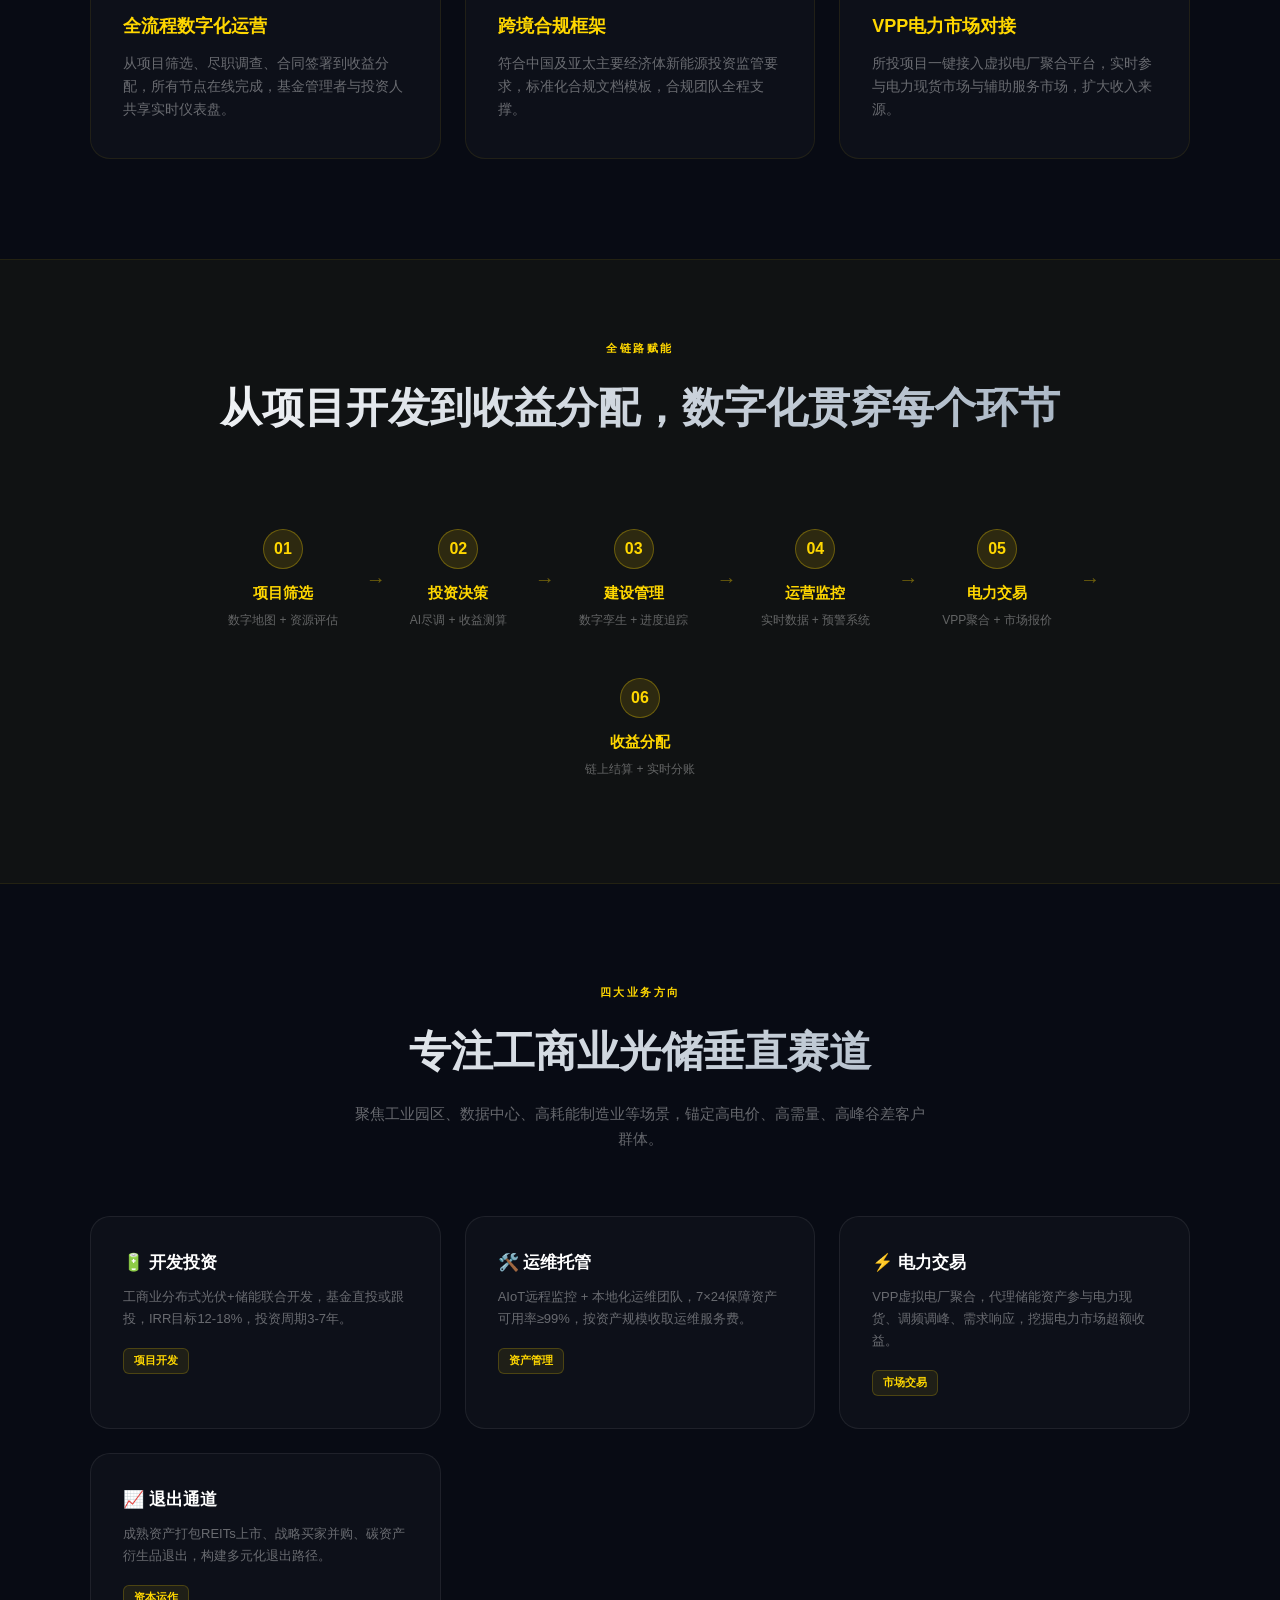
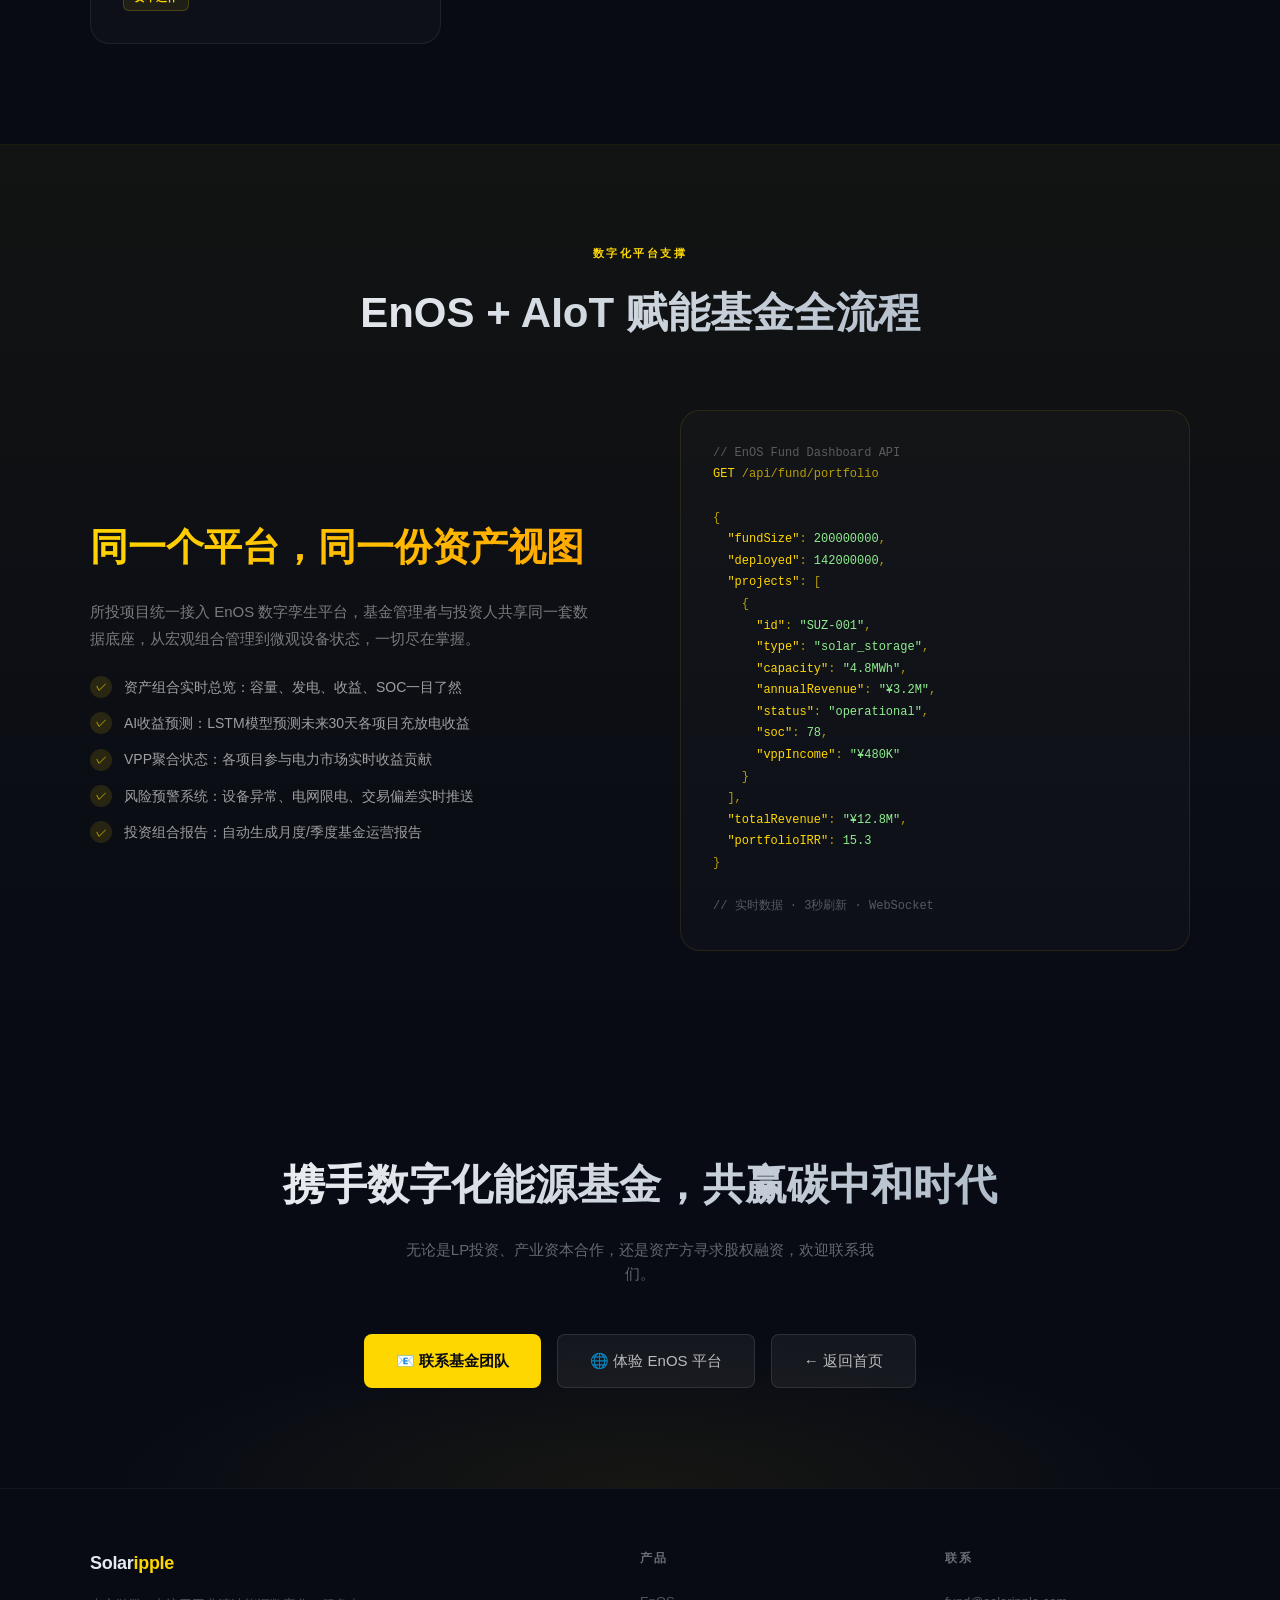
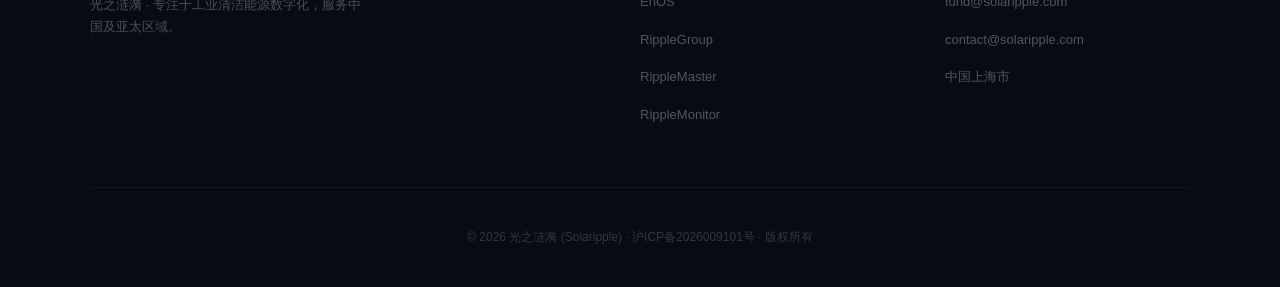
==== commit 0afe5dff: "fund: overflow:hidden on hero-bg + push icons to far corners - fix text overlap" ====
--- a/fund/index.html
+++ b/fund/index.html
@@ -42,7 +42,7 @@
       z-index: 1;
     }
     .hero-bg {
-      position: absolute; inset: 0; overflow: visible; pointer-events: none;
+      position: absolute; inset: 0; overflow: hidden; pointer-events: none;
       background: #080B14;
       z-index: -1;
     }
@@ -482,7 +482,7 @@
         </svg>
       </div>
     </div><div class="particles"><div class="particle"></div><div class="particle"></div><div class="particle"></div><div class="particle"></div><div class="particle"></div><div class="particle"></div><div class="particle"></div><div class="particle"></div><div class="particle"></div><div class="particle"></div><div class="particle"></div><div class="particle"></div><div class="particle"></div><div class="particle"></div><div class="particle"></div><div class="particle"></div></div></div>
-  <div class="hero-eyebrow" style="position:relative;z-index:2">⚡ 数字化能源基金 · Digital Energy Fund</div>
+  <div class="hero-eyebrow" style="position:relative;z-index:3">⚡ 数字化能源基金 · Digital Energy Fund</div>
   <h1>全链路数字化<br/>赋能<em>新能源资产</em></h1>
   <p class="hero-sub">RippleFund 以数字化平台为核心，专注中国及亚太工商业光储项目的开发投资、运营管理与电力交易，构建能源资产与金融服务闭环生态。</p>
   <div class="hero-fund-stat">
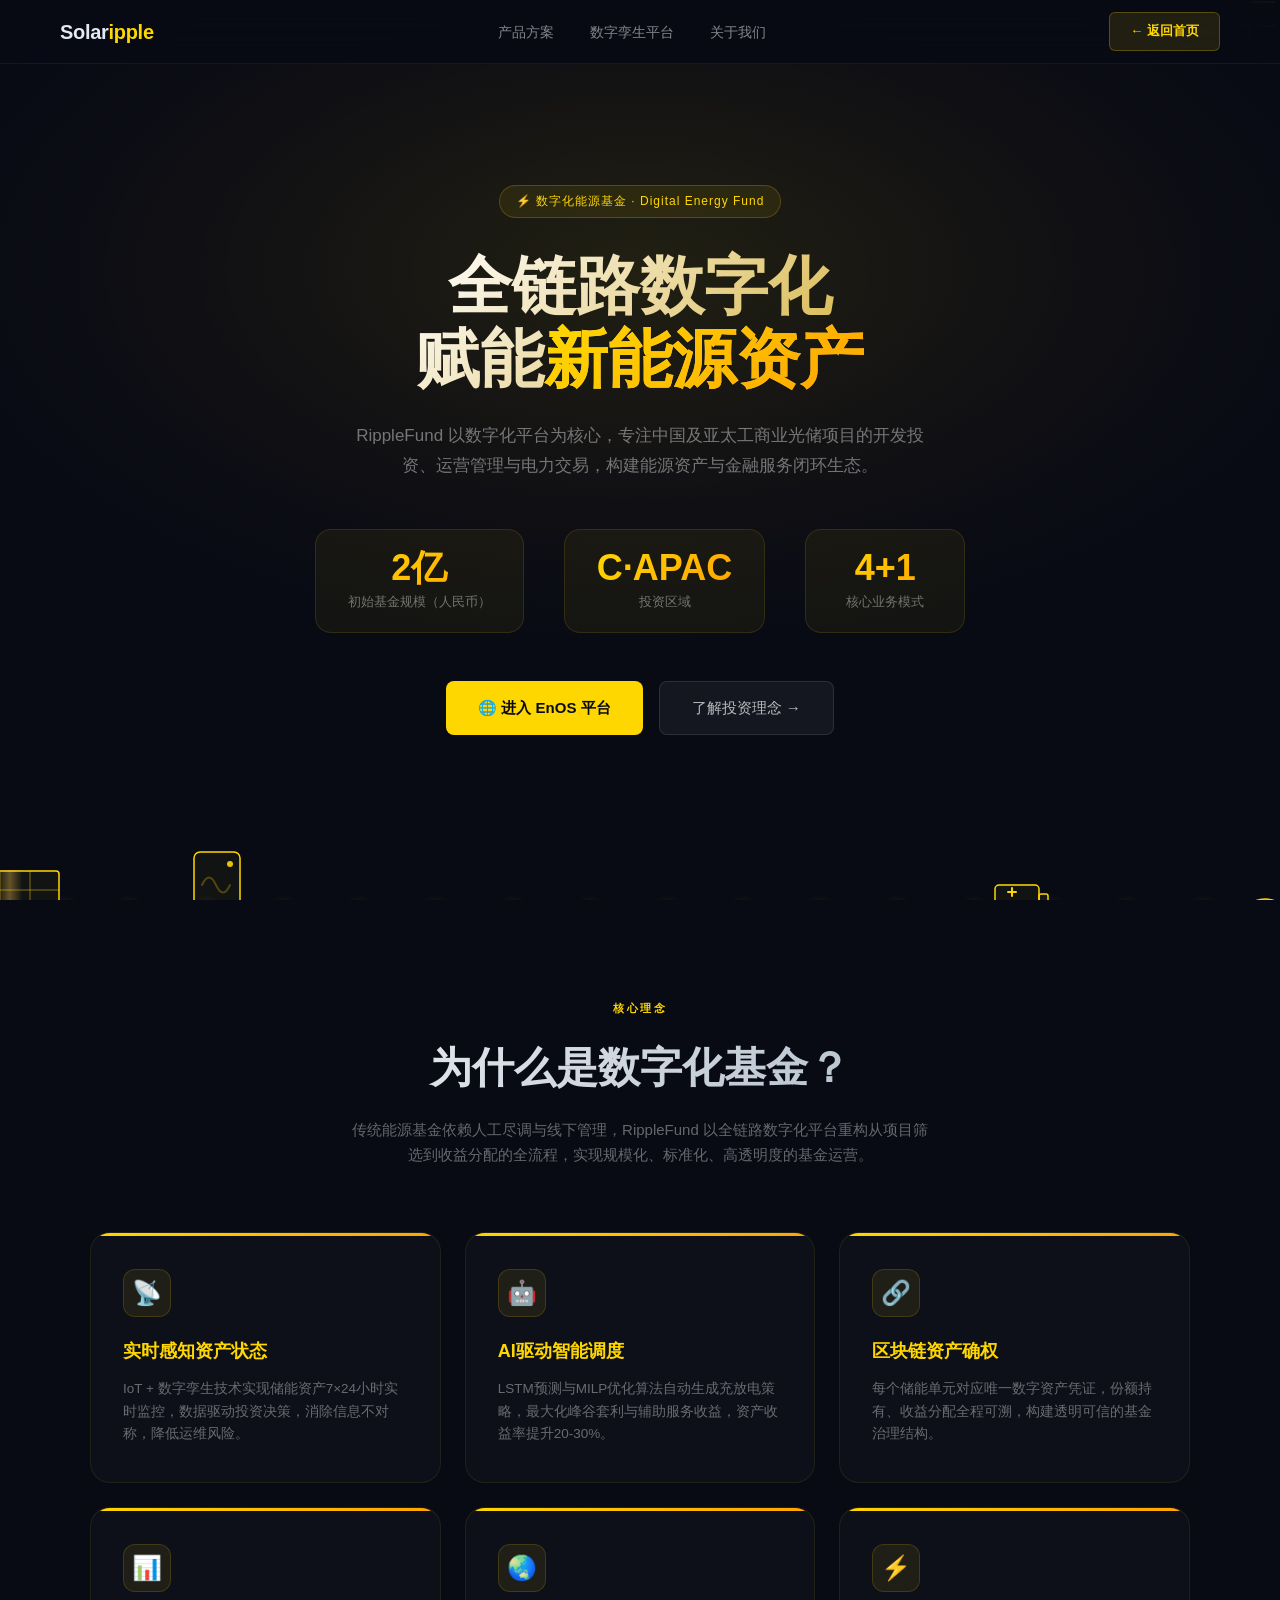
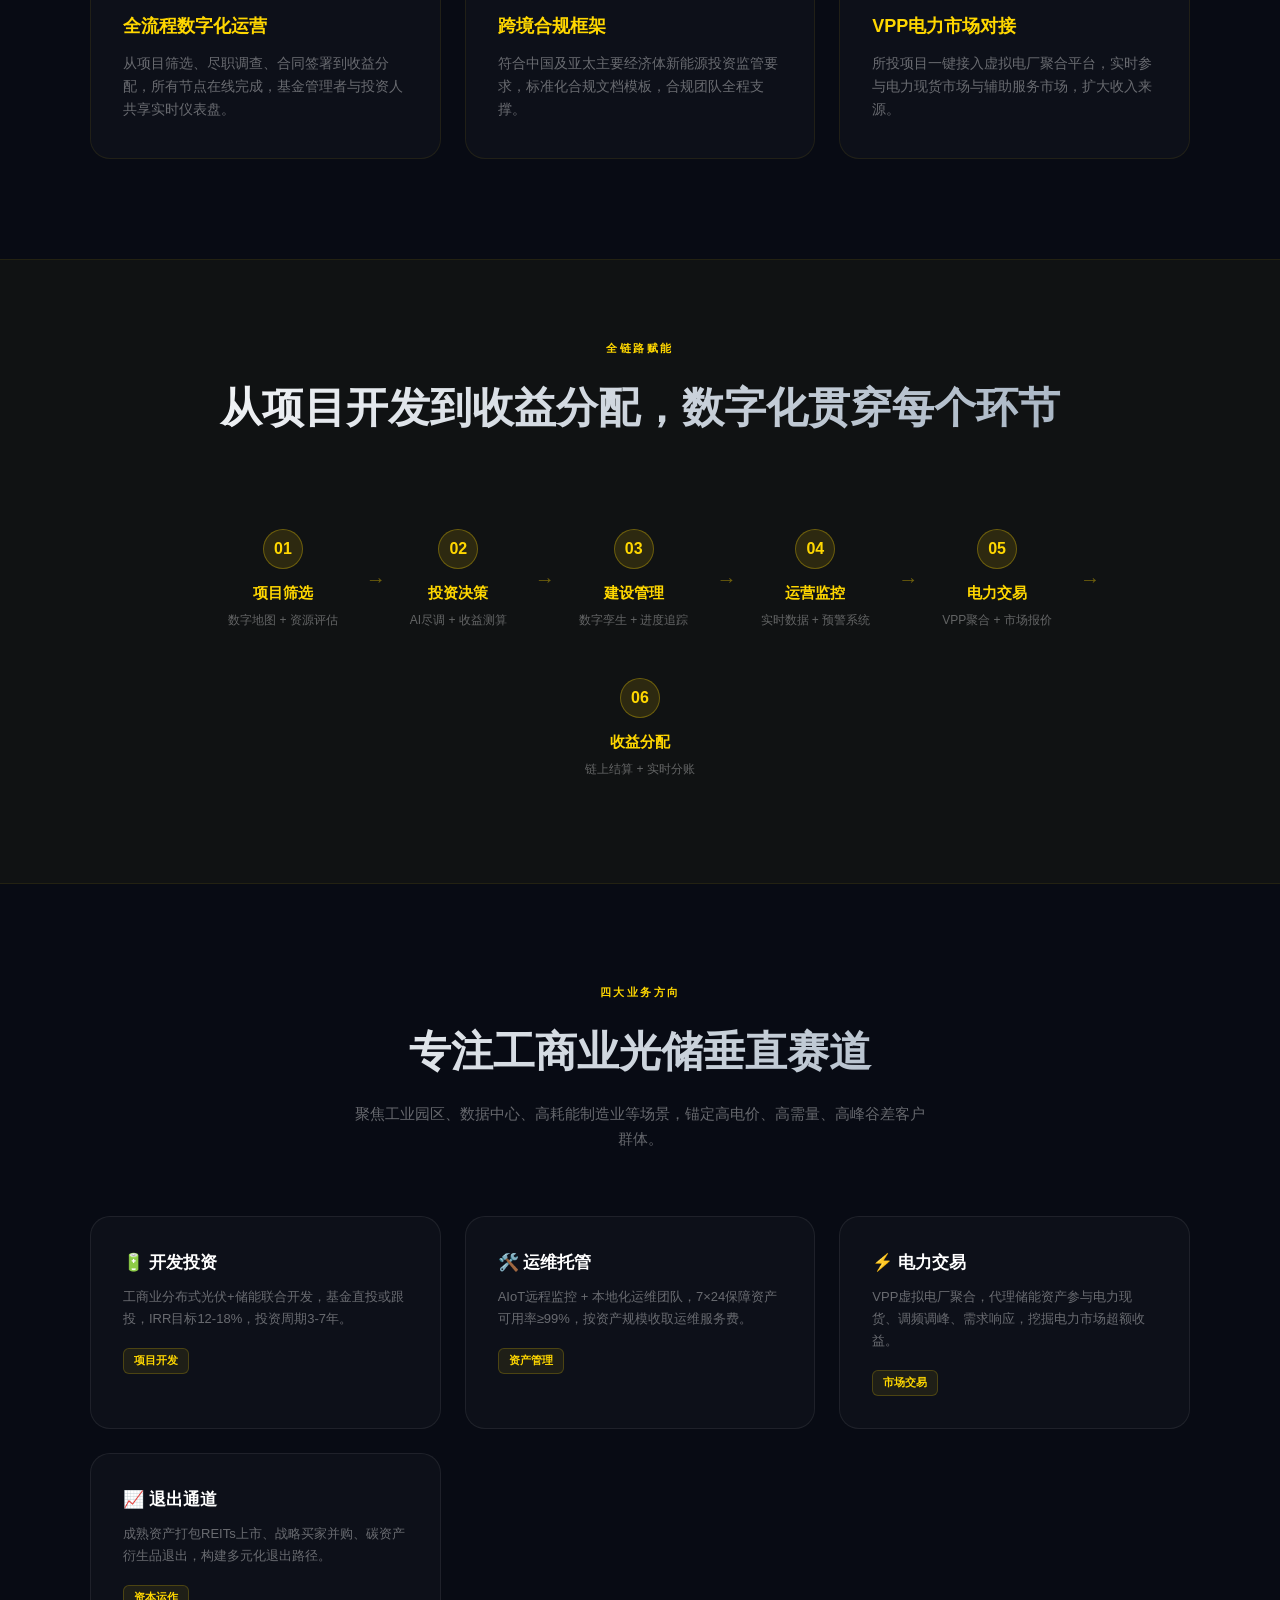
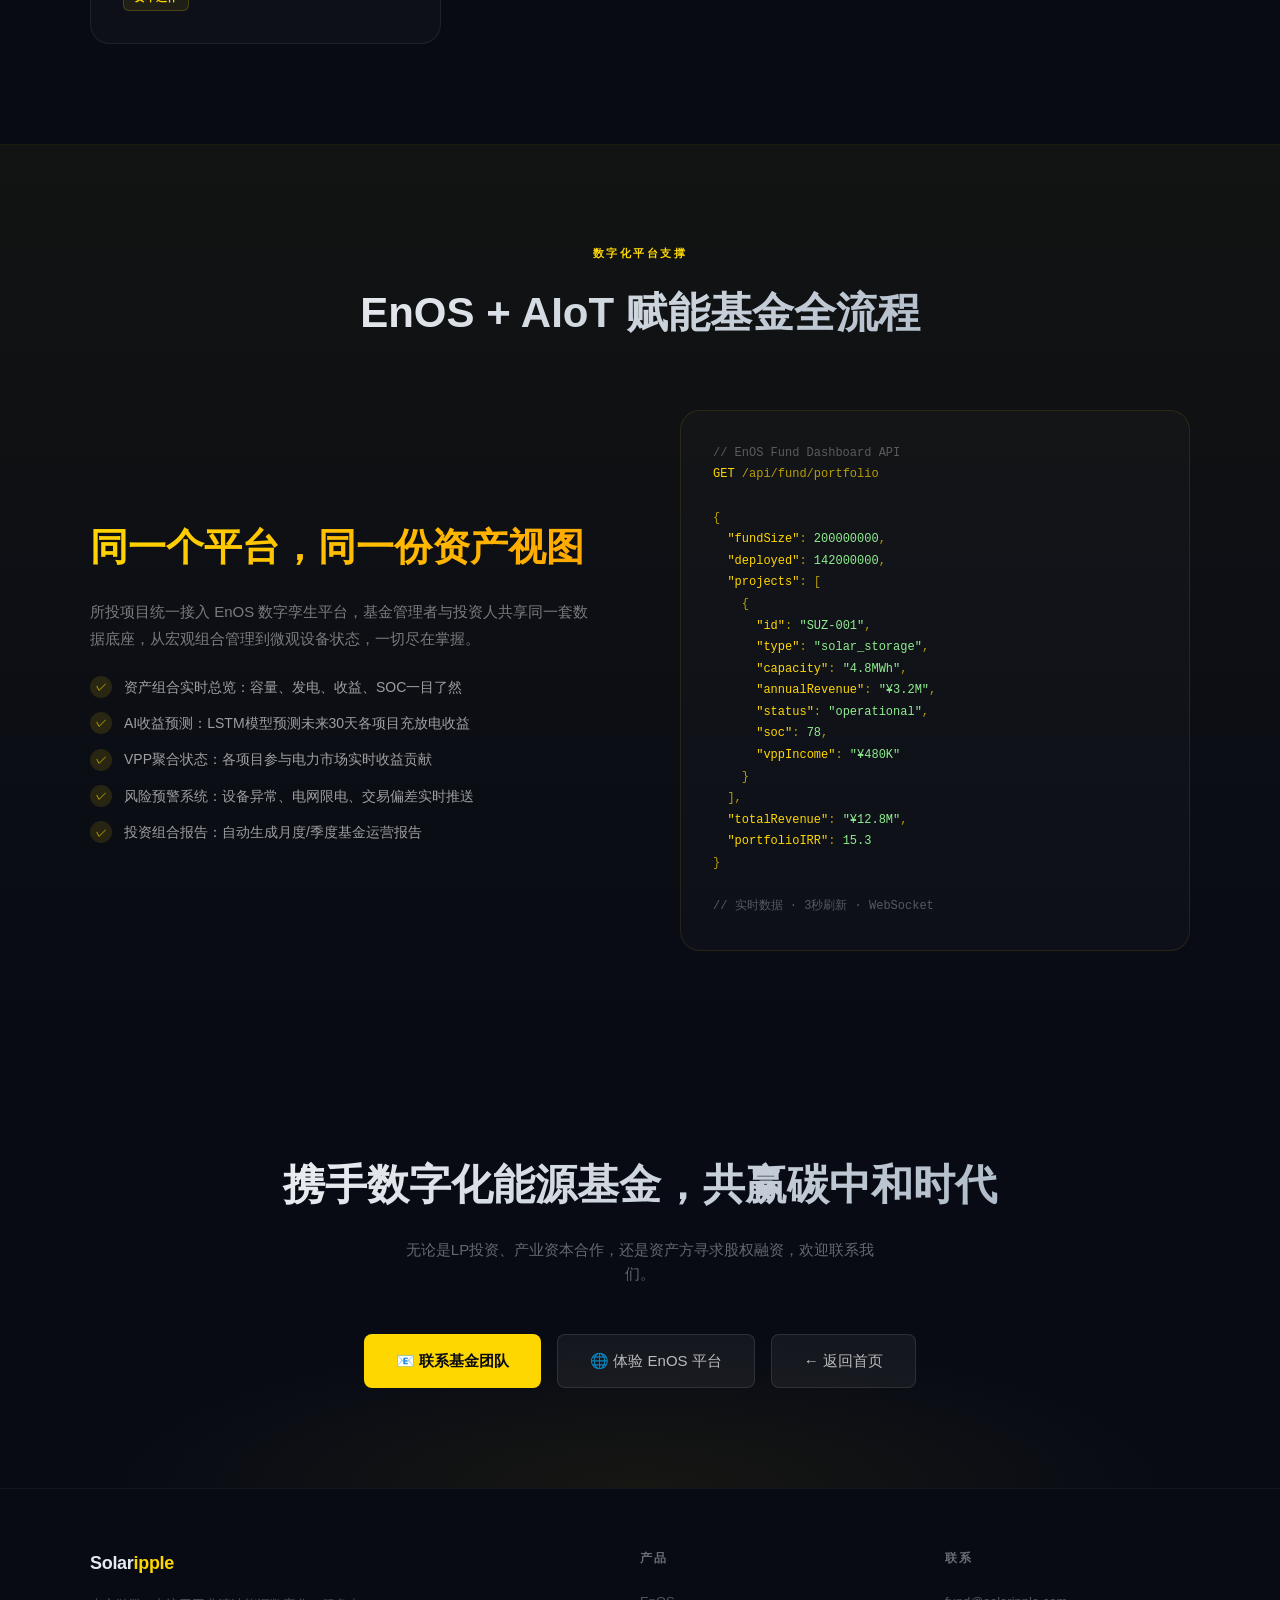
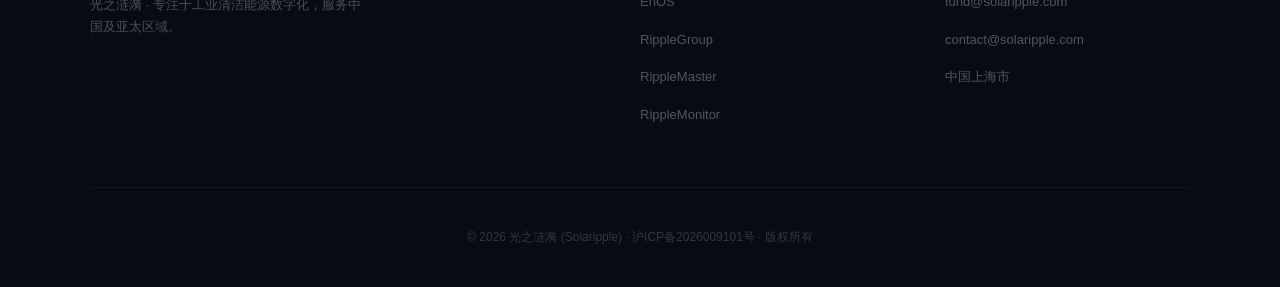
==== commit b286281f: "fund: fix icons overlap - add .energy-icons CSS class, remove inline styles, push icons to far corne" ====
--- a/fund/index.html
+++ b/fund/index.html
@@ -92,6 +92,26 @@
       0%,100% { opacity: 0.5; }
       50% { opacity: 1; }
     }
+    /* ─── ENERGY ICONS LAYER ─── */
+    .energy-icons {
+      position: absolute;
+      inset: 0;
+      overflow: hidden;
+      pointer-events: none;
+      z-index: 0;
+    }
+    .energy-icon {
+      position: absolute;
+      pointer-events: none;
+      animation: iconFloat ease-in-out infinite;
+    }
+    .energy-icon svg { display: block; }
+    .energy-icon.grid-icon    { top: -40px; right: -40px; animation-duration: 10s; animation-delay: 0.5s; }
+    .energy-icon.solar-icon  { bottom: -30px; left: -30px; animation-duration: 8s; }
+    .energy-icon.inverter-icon{ bottom: -20px; left: 15%; animation-duration: 7s; animation-delay: 1.5s; }
+    .energy-icon.storage-icon { bottom: -20px; right: 18%; animation-duration: 9s; animation-delay: 3s; }
+    .energy-icon.ev-icon     { bottom: -30px; right: -30px; animation-duration: 11s; animation-delay: 2s; }
+
     /* Rising gold particles */
     .particles {
       position: absolute; inset: 0; overflow: hidden; pointer-events: none;
@@ -104,6 +124,7 @@
       box-shadow: 0 0 4px 1px #FFD700, 0 0 12px 3px rgba(255,215,0,0.5);
       animation: rise linear infinite;
     }
+    @keyframes iconFloat { 0%,100% { transform: translateY(0); } 50% { transform: translateY(-7px); } }
     @keyframes rise {
       0% { transform: translateY(0); opacity: 0; }
       8% { opacity: 1; }
@@ -425,7 +446,7 @@
 <section class="hero">
   <div class="hero-bg"><div class="energy-icons">
       <!-- Grid / Power lines (gold) -->
-      <div class="energy-icon" style="top:3%;left:3%;animation-duration:10s;animation-delay:0.5s">
+      <div class="energy-icon grid-icon">
         <svg width="70" height="90" viewBox="0 0 70 90" fill="none">
           <line x1="35" y1="0" x2="35" y2="90" stroke="#FFD700" stroke-width="1.5" stroke-dasharray="8 6" opacity="0.9"/>
           <line x1="0" y1="18" x2="70" y2="18" stroke="#FFD700" stroke-width="1.5" stroke-dasharray="25 10" opacity="0.8"/>
@@ -437,7 +458,7 @@
         </svg>
       </div>
       <!-- Solar panel (gold) -->
-      <div class="energy-icon" style="bottom:5%;left:2%;width:90px;height:60px;animation-duration:8s">
+      <div class="energy-icon solar-icon">
         <svg width="90" height="60" viewBox="0 0 90 60" fill="none">
           <rect x="1" y="1" width="88" height="58" rx="3" stroke="#FFD700" stroke-width="1.5" fill="rgba(255,215,0,0.04)"/>
           <line x1="1" y1="20" x2="89" y2="20" stroke="#FFD700" stroke-width="0.8" opacity="0.6"/>
@@ -449,7 +470,7 @@
         </svg>
       </div>
       <!-- Inverter (gold) -->
-      <div class="energy-icon" style="bottom:9%;left:17%;animation-duration:7s;animation-delay:1.5s">
+      <div class="energy-icon inverter-icon">
         <svg width="50" height="70" viewBox="0 0 50 70" fill="none">
           <rect x="2" y="2" width="46" height="66" rx="6" stroke="#FFD700" stroke-width="1.5" fill="rgba(255,215,0,0.04)"/>
           <path d="M10 35 Q17 20 24 35 Q31 50 38 35" stroke="#FFD700" stroke-width="2" fill="none" stroke-linecap="round"><animate attributeName="opacity" values="1;0.15;1" dur="1.5s" repeatCount="indefinite"/></path>
@@ -459,7 +480,7 @@
         </svg>
       </div>
       <!-- Battery storage (gold) -->
-      <div class="energy-icon" style="bottom:6%;right:16%;animation-duration:9s;animation-delay:3s">
+      <div class="energy-icon storage-icon">
         <svg width="56" height="36" viewBox="0 0 56 36" fill="none">
           <rect x="1" y="1" width="44" height="34" rx="4" stroke="#FFD700" stroke-width="1.5" fill="rgba(255,215,0,0.04)"/>
           <rect x="45" y="10" width="9" height="16" rx="2" stroke="#FFD700" stroke-width="1.5" fill="rgba(255,215,0,0.06)"/>
@@ -471,7 +492,7 @@
         </svg>
       </div>
       <!-- EV car (gold) -->
-      <div class="energy-icon" style="bottom:3%;right:4%;animation-duration:11s;animation-delay:2s">
+      <div class="energy-icon ev-icon">
         <svg width="90" height="42" viewBox="0 0 90 42" fill="none">
           <rect x="8" y="18" width="74" height="18" rx="9" stroke="#FFD700" stroke-width="1.5" fill="rgba(255,215,0,0.04)"/>
           <path d="M26 18 Q45 4 64 18" stroke="#FFD700" stroke-width="1.5" fill="rgba(255,215,0,0.04)"/>
